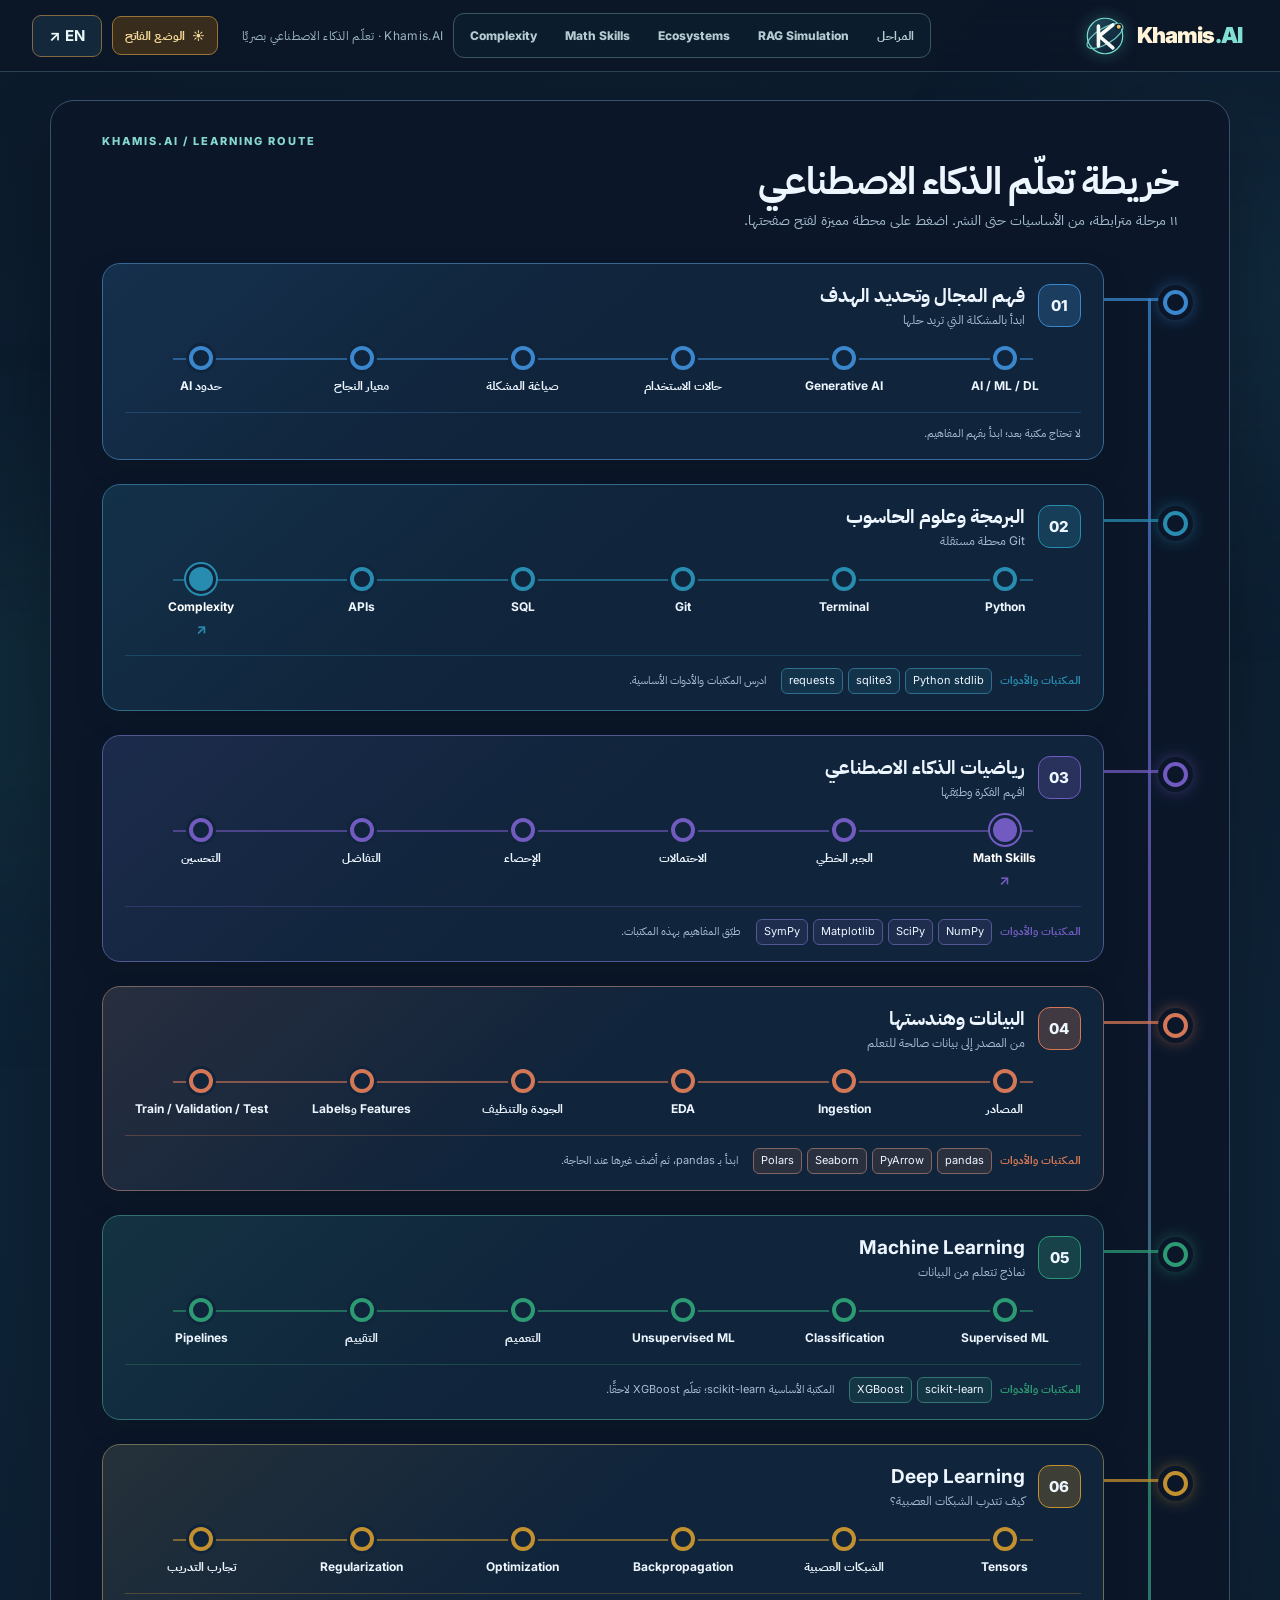
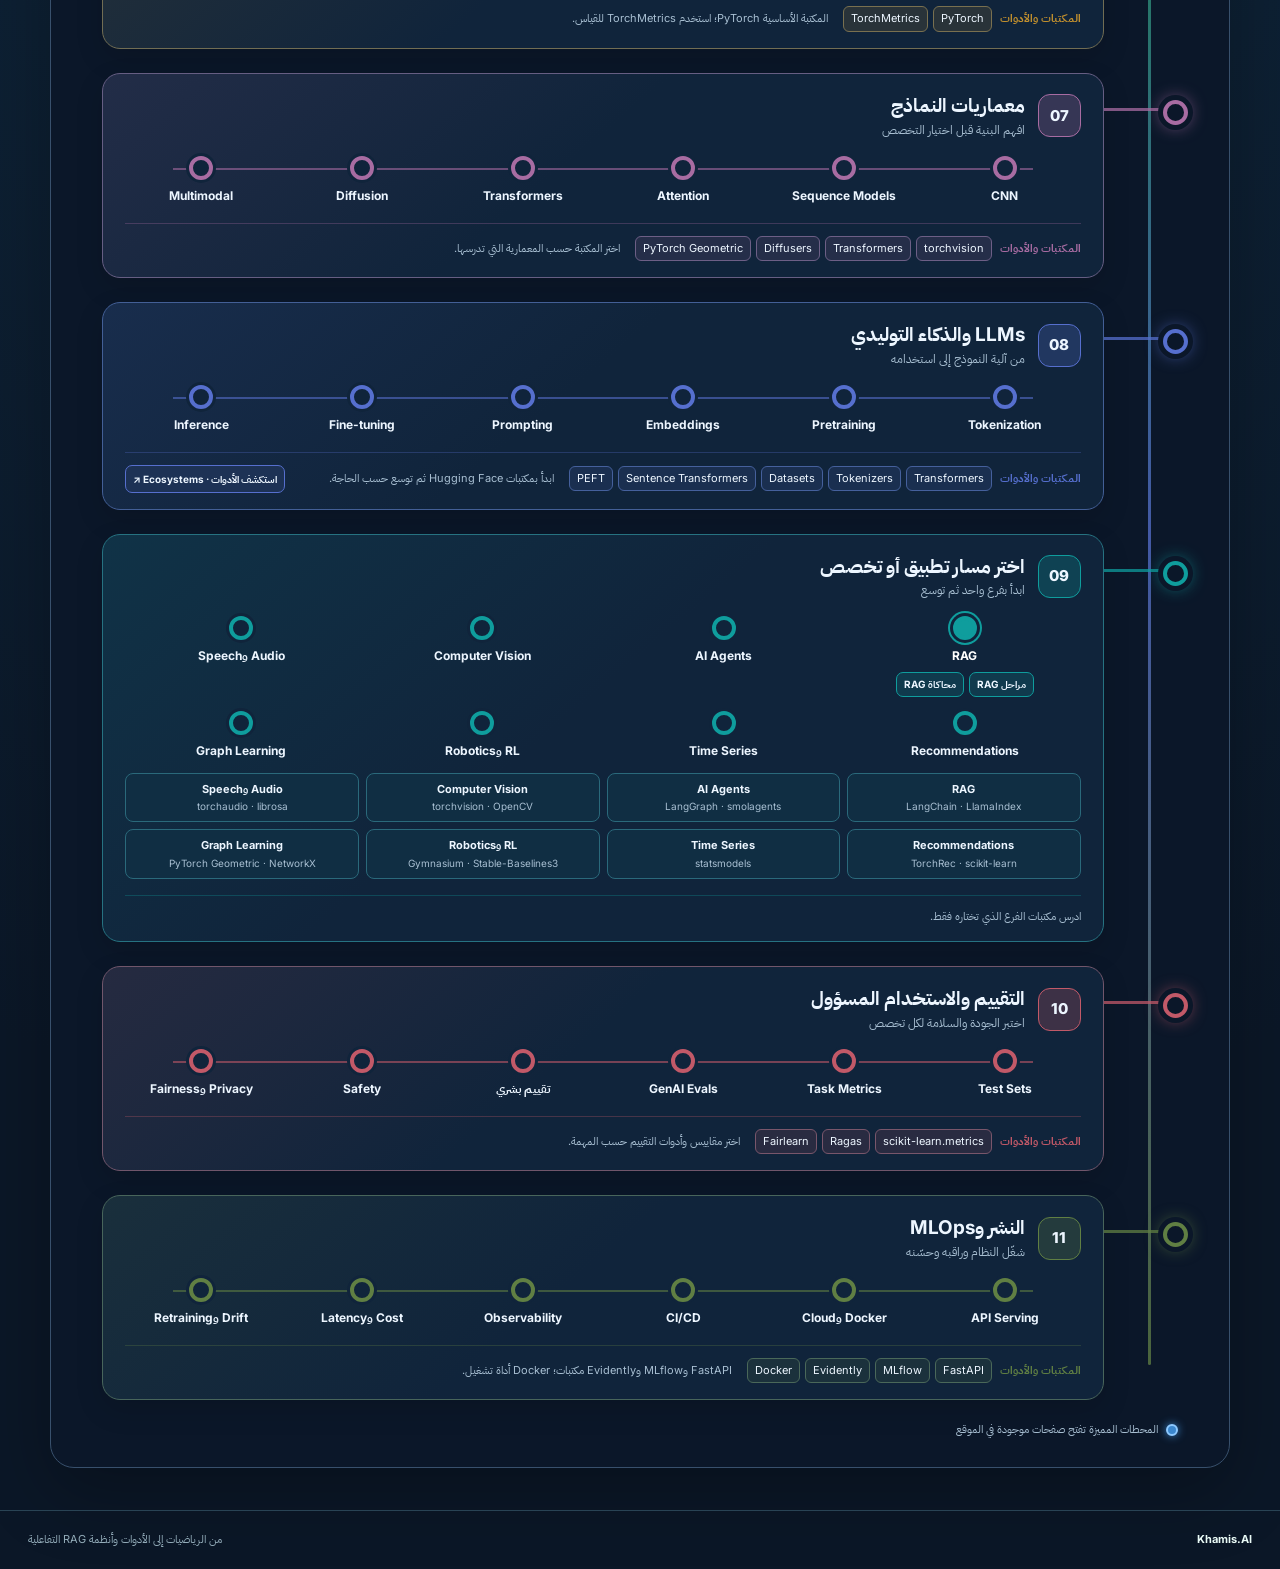
==== index.html @ b2fc1ba1 "Replace homepage route with comprehensive AI learning map" ====
<!doctype html>
<html lang="ar" dir="rtl">
<head>
  <meta charset="utf-8">
  <meta name="viewport" content="width=device-width,initial-scale=1">
  <meta name="theme-color" content="#0b1727">
  <meta name="description" content="Khamis.AI: explore AI mathematics, tools, and interactive RAG learning in Arabic and English.">
  <link rel="icon" href="logo.svg?v=brand-3" type="image/svg+xml">
  <title>Khamis.AI · Learn AI visually</title>
  <script>try{if(JSON.parse(localStorage.getItem('embedpilot-explorer')||'{}').theme==='light')document.documentElement.classList.add('theme-light')}catch{}</script>
  <link rel="stylesheet" href="style.css">
  <link rel="stylesheet" href="appearance.css">
  <link rel="stylesheet" href="simulation.css">
  <link rel="stylesheet" href="simulation-engine.css">
  <link rel="stylesheet" href="rag-diagram.css">
  <link rel="stylesheet" href="stage-lab.css">
  <link rel="stylesheet" href="stage-3d.css">
  <link rel="stylesheet" href="ecosystems.css?v=ecosystems-8">
  <link rel="stylesheet" href="math-skills.css?v=math-5">
  <link rel="stylesheet" href="complexity.css?v=complexity-1">
  <link rel="stylesheet" href="home-map.css?v=map-3">
</head>
<body>
  <div class="ambient ambient-one"></div><div class="ambient ambient-two"></div>
  <header class="site-header">
    <button class="brand" id="homeBrand" type="button" aria-label="Khamis.AI home"><span class="brand-mark"><img src="logo.svg?v=brand-3" alt=""></span><span class="brand-name">Khamis<span class="brand-accent">.AI</span></span></button>
    <div class="header-actions"><nav class="site-nav" aria-label="Main navigation"><button id="navStages" class="nav-tab" type="button">المراحل</button><button id="navSimulation" class="nav-tab" type="button">RAG Simulation</button><button id="navEcosystems" class="nav-tab" type="button">Ecosystems</button><button id="navMath" class="nav-tab" type="button">Math Skills</button><button id="navComplexity" class="nav-tab" type="button">Complexity</button></nav><span class="header-kicker" id="headerKicker">مسارك لفهم الذكاء الاصطناعي</span><button id="themeToggle" class="theme-toggle" type="button" aria-pressed="true">☀ الوضع الفاتح</button><button id="language" class="language" type="button" aria-label="Switch language">EN <span>↗</span></button></div>
  </header>
  <main>
    <section id="home" class="map-home" aria-label="AI route map"><div class="map-scroll"><div id="routeMap" class="route-map"></div></div></section>
    <section id="stagesHome" class="home-view" hidden>
      <div class="hero-copy"><div class="eyebrow"><span class="signal"></span><span id="eyebrow">دليل RAG التفاعلي</span></div><h1 id="heroTitle">ابنِ نظام <em>RAG</em> خطوة بخطوة</h1><p id="heroIntro">اختر مرحلة من الدائرة، أجب عن أسئلة بسيطة، واعرف الأداة المناسبة لك.</p><button id="startButton" class="start-button" type="button">ابدأ من المرحلة الأولى <span>←</span></button></div>
      <div class="orbit-shell"><div class="orbit" id="orbit"><div class="orbit-track orbit-track-outer"></div><div class="orbit-track orbit-track-inner"></div><div class="orbit-dashes"></div><div class="orbit-center"><div class="center-icon">✦</div><div class="center-ar" id="centerTitle">مراحل RAG</div><div class="center-caption" id="centerCaption">اضغط على مرحلة للاستكشاف</div></div><div id="orbitNodes"></div></div></div>
      <div class="stage-rail" id="stageRail"></div>
      <div class="home-bottom"><span id="homeBottom">من المصدر إلى التقييم، خطوة بخطوة</span><span class="bottom-line"></span><button type="button" id="motionToggle" class="motion-toggle" aria-pressed="true">⏸ إيقاف الحركة</button></div>
    </section>
    <section id="simulationView" class="sim-view" hidden>
      <div class="sim-engine"><div class="sim-engine-head"><div><span class="sim-engine-kicker" id="simEngineKicker">مخطط RAG التفاعلي ثلاثي الأبعاد</span><h2 id="simEngineTitle">مراحل RAG العشر</h2></div><span class="sim-engine-counter" id="simEngineCounter">01 / 10</span></div><div class="rag-diagram-caption" id="ragDiagramCaption"></div><div class="sim-viewport" id="simViewport" tabindex="0" aria-label="RAG 3D simulation"><div class="sim-space" id="simSpace"></div><span class="sim-viewport-hint" id="simViewportHint">اسحب لتدوير المخطط</span></div></div>
      <section id="simLab" class="sim-lab" hidden></section>
    </section>
    <section id="ecosystemsView" class="ecosystems-view" hidden></section>
    <section id="mathSkillsView" class="math-skills-view" hidden></section>
    <section id="complexityView" class="complexity-view" hidden></section>
    <section id="stageView" class="stage-view" hidden>
      <div class="stage-toolbar"><button id="backHome" class="back-button" type="button"><span>↩</span><span id="backText">العودة إلى المراحل</span></button><span id="stageCounter">01 / 10</span></div>
      <div class="stage-hero"><div class="stage-hero-copy"><span class="stage-pill" id="stagePill">المرحلة 01</span><h1 id="stageTitle"></h1><p id="stageIntro"></p></div><div class="stage-hero-glyph" id="stageGlyph"></div></div>
      <div id="guidedStage" class="guided-layout"><section class="questions-panel"><div class="section-head"><span class="section-index">01 / DISCOVER</span><h2 id="questionsTitle">حدّد احتياجاتك</h2><p id="questionsIntro">اختيارات قليلة توجّهك إلى نقطة البداية المناسبة.</p></div><div id="questions"></div></section><section class="recommendation-panel"><div class="section-head"><span class="section-index">02 / RECOMMEND</span><h2 id="recommendTitle">الترشيح المناسب</h2><p id="recommendIntro">يتحدّث فورًا عند تغيير اختياراتك.</p></div><div id="recommendation"></div></section></div>
      <section id="embeddingStage" class="embedding-stage" hidden><iframe id="embeddingFrame" title="Embedding advisor" loading="lazy" src="embedding-advisor.html"></iframe></section>
      <nav class="stage-nav"><button id="previousStage" type="button"></button><button id="nextStage" type="button"></button></nav>
    </section>
  </main>
  <footer><span>Khamis<span class="brand-accent">.AI</span></span><span id="footerText">تعلّم الذكاء الاصطناعي بصريًا، خطوة بخطوة</span></footer>
  <script src="code-examples.js"></script>
  <script src="simulation.js"></script>
  <script src="rag-diagram.js"></script>
  <script src="stage-fallback.js"></script>
  <script src="stage-lab.js"></script>
  <script src="ecosystems-data.js?v=ecosystems-8"></script>
  <script src="ecosystem-icons/manifest.js?v=ecosystems-8"></script>
  <script src="ecosystems.js?v=ecosystems-8"></script>
  <script src="math-skills-data.js?v=math-1"></script>
  <script src="math-skills.js?v=math-4"></script>
  <script src="complexity.js?v=complexity-1"></script>
  <script src="home-map.js?v=map-3"></script>
  <script src="explorer.js?v=map-2"></script>
  <script type="module" src="stage-3d.js"></script>
</body>
</html>
---- style.css ----
@import url('https://fonts.googleapis.com/css2?family=IBM+Plex+Sans+Arabic:wght@400;500;600;700&family=Inter:wght@400;500;600;700;800&display=swap');
:root{--bg:#060d20;--surface:#0b1730;--surface2:#101e3a;--line:#23446c;--text:#edf6ff;--muted:#9ab0c9;--cyan:#24d6ff;--blue:#318eff;--violet:#a47aff;--pink:#ff6fa9;--mint:#37dfbf;--orange:#ffa55b}*{box-sizing:border-box}html{scroll-behavior:smooth}body{margin:0;min-height:100vh;background:radial-gradient(circle at 52% 34%,#0b2452 0,#081833 31%,#060d20 67%);color:var(--text);font:15px/1.6 Inter,'IBM Plex Sans Arabic',sans-serif;overflow-x:hidden}button{font:inherit;cursor:pointer}button:focus-visible,a:focus-visible,select:focus-visible{outline:2px solid var(--cyan);outline-offset:4px}[hidden]{display:none!important}.ambient{position:fixed;z-index:-1;pointer-events:none;border-radius:50%;filter:blur(110px);opacity:.2}.ambient-one{width:420px;height:420px;background:#6538d0;top:8%;right:-180px}.ambient-two{width:390px;height:390px;background:#006eb5;bottom:0;left:-180px}.site-header{height:78px;padding:0 max(32px,calc((100vw - 1460px)/2));border-bottom:1px solid #1b3151;display:flex;align-items:center;justify-content:space-between;background:#060d20b3;backdrop-filter:blur(18px);position:relative;z-index:3}.brand{display:flex;align-items:center;gap:10px;border:0;background:none;color:#fff;font-size:23px;font-weight:800;letter-spacing:-1px;direction:ltr}.brand-mark{display:grid;place-items:center;width:37px;height:37px;border:1px solid #42c6f2;border-radius:11px;color:var(--cyan);font-size:23px;background:#0d2d4c;box-shadow:0 0 17px #00c8ff5b}.brand-accent{color:#58dfff}.header-actions{display:flex;align-items:center;gap:24px}.header-kicker{font-size:11px;letter-spacing:.3px;color:#8ba6c7}.language{background:#10223f;border:1px solid #315575;color:#e5f5ff;border-radius:9px;padding:8px 13px;min-width:70px;font-weight:700}.language:hover,.back-button:hover,.stage-nav button:hover{border-color:var(--cyan);background:#153356}main{max-width:1460px;margin:auto}.home-view{padding:37px 28px 20px;min-height:calc(100vh - 130px)}.hero-copy{text-align:center;max-width:800px;margin:auto}.eyebrow{display:flex;gap:9px;align-items:center;justify-content:center;color:#7fdfff;font-size:11px;letter-spacing:1.6px;font-weight:700}.signal{width:7px;height:7px;background:var(--cyan);border-radius:50%;box-shadow:0 0 12px var(--cyan)}h1{margin:9px 0 6px;font-weight:800;line-height:1.25;letter-spacing:-1.7px}.hero-copy h1{font-size:clamp(30px,3vw,48px)}.hero-copy h1 em{font-style:normal;color:#65dfff;text-shadow:0 0 25px #3fd5ff80}.hero-copy p{color:#9fb5d0;max-width:650px;margin:0 auto;font-size:13px}.orbit-shell{height:690px;margin:5px auto 0;display:grid;place-items:center}.orbit{position:relative;width:650px;height:650px;border-radius:50%;background:radial-gradient(circle,#142f64 0,#091d44 31%,#081a3b 39%,#071a3b 55%,#07152e 72%,transparent 73%);box-shadow:inset 0 0 80px #0084ff1b,0 0 80px #0a8dff10}.orbit:before,.orbit:after{content:'';position:absolute;inset:42px;border:1px solid #2183df75;border-radius:50%;box-shadow:0 0 25px #238ff547,inset 0 0 35px #116dcb2b}.orbit:after{inset:101px;border:1px dashed #25b5fa82;box-shadow:none}.orbit-track{position:absolute;border-radius:50%;pointer-events:none}.orbit-track-outer{inset:11px;border:1px solid #1770c855}.orbit-track-inner{inset:156px;border:2px solid #4fa7ff;box-shadow:0 0 22px #378eff,inset 0 0 28px #3386ff}.orbit-dashes{position:absolute;inset:120px;border-radius:50%;border:3px dotted #1acbfc8c}.orbit-center{position:absolute;inset:173px;border-radius:50%;display:flex;align-items:center;justify-content:center;flex-direction:column;text-align:center;background:radial-gradient(circle at 35% 25%,#153c74,#08192f 72%);border:1px solid #3caafb;box-shadow:0 0 40px #137aff7a,inset 0 0 40px #154c8780;z-index:1}.center-icon{font-size:46px;line-height:1;color:var(--cyan);text-shadow:0 0 20px #43dcff;margin-bottom:7px}.center-ar{font-size:28px;font-weight:800}.center-en{font-size:12px;font-weight:800;letter-spacing:2.4px;color:var(--cyan);direction:ltr}.center-caption{font-size:10px;color:#9bcce1;margin-top:12px}.orbit-node{position:absolute;width:135px;min-height:112px;transform:translate(-50%,-50%);border-radius:23px;color:#fff;border:1.5px solid var(--node-color);background:radial-gradient(circle at 50% 0%,color-mix(in srgb,var(--node-color) 27%,#101c3a),#0b1730 72%);box-shadow:0 0 20px color-mix(in srgb,var(--node-color) 40%,transparent),inset 0 0 22px color-mix(in srgb,var(--node-color) 13%,transparent);padding:10px 7px;text-align:center;display:flex;flex-direction:column;justify-content:center;align-items:center;transition:transform .2s,box-shadow .2s;z-index:2}.orbit-node:hover{transform:translate(-50%,-50%) scale(1.08);box-shadow:0 0 33px var(--node-color),inset 0 0 22px color-mix(in srgb,var(--node-color) 20%,transparent)}.node-number{position:absolute;top:6px;inset-inline-start:11px;color:var(--node-color);font-size:11px;font-weight:800}.node-glyph{font-size:25px;line-height:1.1;color:var(--node-color);text-shadow:0 0 17px var(--node-color);margin-top:4px}.node-label{font-size:11px;font-weight:700;line-height:1.25;margin-top:6px}.node-en{font-size:9px;color:#bad0e6;line-height:1.2;direction:ltr}.stage-rail{display:none}.home-bottom{display:flex;align-items:center;gap:16px;color:#7899bd;font-size:10px;letter-spacing:1px;max-width:940px;margin:-15px auto 0}.bottom-line{flex:1;height:1px;background:linear-gradient(90deg,transparent,#285f9c,transparent)}footer{display:flex;align-items:center;justify-content:space-between;gap:20px;padding:20px max(28px,calc((100vw - 1400px)/2));border-top:1px solid #1a2c49;color:#6889ad;font-size:11px}footer span:first-child{color:#8edff2;font-weight:700;direction:ltr}.stage-view{padding:25px 34px 55px;max-width:1250px;margin:auto}.stage-toolbar{display:flex;justify-content:space-between;align-items:center;color:#7698bc;font-size:12px}.back-button,.stage-nav button{border:1px solid #315574;background:#0f203d;color:#ddf4ff;border-radius:9px;padding:10px 15px;display:flex;align-items:center;gap:8px}.back-button span:first-child{font-size:19px}.stage-hero{min-height:190px;margin:22px 0 24px;padding:28px 36px;border:1px solid #254f80;border-radius:22px;background:radial-gradient(circle at 82% 50%,#173e77,#102247 35%,#0b1933 75%);box-shadow:0 12px 36px #0003;display:flex;align-items:center;justify-content:space-between;overflow:hidden}.stage-pill{display:inline-block;color:#70dfff;border:1px solid #2b87af;border-radius:50px;padding:5px 12px;background:#0c3655;font-size:11px;font-weight:700}.stage-hero h1{font-size:clamp(30px,4vw,48px);margin:12px 0 7px}.stage-hero p{color:#aec2d8;margin:0;max-width:710px;font-size:13px}.stage-hero-glyph{font-size:82px;color:#52dfff;text-shadow:0 0 45px #21cfff;opacity:.85;line-height:1}.guided-layout{display:grid;grid-template-columns:minmax(280px,.93fr) minmax(330px,1.07fr);gap:22px}.questions-panel,.recommendation-panel{background:#0d1b35;border:1px solid #244369;border-radius:18px;padding:27px;box-shadow:0 12px 35px #0002}.section-index{color:#48cdf7;font-size:10px;letter-spacing:1.7px;font-weight:800;direction:ltr;display:block;text-align:start}.section-head h2{margin:5px 0 2px;font-size:21px}.section-head p{color:#91a9c5;font-size:12px;margin:0 0 24px}.question{margin:0 0 23px}.question-label{font-size:13px;font-weight:700;margin:0 0 10px;display:flex;gap:8px;align-items:center}.question-label span{color:#4ad3fa;font-size:11px;direction:ltr}.options{display:grid;grid-template-columns:repeat(2,minmax(0,1fr));gap:9px}.option{border:1px solid #294b71;border-radius:10px;background:#102440;color:#abc0d7;padding:12px 13px;min-height:47px;text-align:start;font-size:12px}.option:hover{border-color:#61bde4}.option.selected{color:white;border-color:#39c9fa;background:#123c62;box-shadow:inset 0 0 20px #1ba9dc21}.option.selected:before{content:'●';color:#65e2ff;margin-inline-end:8px}.recommend-card{border:1px solid #357fa1;background:linear-gradient(145deg,#12395b,#0d2544 55%,#0b1f39);border-radius:15px;padding:23px;box-shadow:0 0 27px #06baff17}.rec-kicker{font-size:10px;color:#66dcfa;letter-spacing:1px;font-weight:700}.recommend-card h3{font-size:23px;margin:5px 0 2px;direction:ltr;text-align:start;line-height:1.3}.rec-id{font:12px/1.5 Consolas,monospace;color:#7be6e1;direction:ltr;text-align:start;overflow-wrap:anywhere}.recommend-card p{font-size:12px;color:#b4cbe0;line-height:1.8}.reason-list{margin:12px 0;padding-inline-start:20px;color:#bdd2e6;font-size:12px}.reason-list li{margin:7px 0}.rec-link{color:#76ddff;font-size:11px;text-decoration:none}.rec-link:hover{text-decoration:underline}.code-card{margin-top:16px;border:1px solid #2b4b6d;border-radius:13px;overflow:hidden;background:#071426}.code-head{display:flex;justify-content:space-between;align-items:center;padding:10px 14px;border-bottom:1px solid #263f5b;color:#9eb8d1;font-size:11px;direction:ltr}.copy-code{border:1px solid #326586;border-radius:6px;background:#143653;color:#c4edff;padding:5px 10px;font-size:10px}.code-card pre{margin:0;padding:17px;overflow:auto;color:#d1e9e5;font:11px/1.7 Consolas,monospace;direction:ltr;text-align:left;max-height:300px}.code-note{color:#829fbc;font-size:10px;margin:9px 0 0}.stage-nav{display:flex;justify-content:space-between;gap:12px;margin-top:24px}.stage-nav button{min-width:150px;justify-content:center}.embedding-stage{background:#101c33;border:1px solid #2a5078;border-radius:18px;overflow:hidden}.embed-note{display:flex;gap:14px;align-items:center;padding:17px 22px;background:linear-gradient(90deg,#122d51,#162441);border-bottom:1px solid #31527a}.embed-note-icon{font-size:30px;color:#55dcff}.embed-note strong{font-size:14px}.embed-note p{font-size:11px;color:#9fb6ce;margin:3px 0 0}.embedding-stage iframe{width:100%;height:1300px;border:0;background:white;display:block}
@media(max-width:800px){.site-header{padding:0 18px;height:68px}.header-kicker{display:none}.home-view{padding:30px 15px}.orbit-shell{height:auto;margin:30px auto}.orbit{width:100%;height:auto;aspect-ratio:1;max-width:540px}.orbit-node{width:19%;min-height:0;aspect-ratio:1.16;border-radius:17px;padding:3px}.node-glyph{font-size:clamp(15px,3vw,24px);margin:0}.node-label{font-size:clamp(7px,1.3vw,10px);line-height:1.15}.node-en{display:none}.node-number{font-size:8px;top:3px}.orbit-center{inset:27%}.center-icon{font-size:30px}.center-ar{font-size:clamp(15px,3vw,25px)}.center-en{font-size:8px}.center-caption{display:none}.orbit-track-inner{inset:25%}.orbit:after{inset:16%}.orbit-dashes{inset:20%}.home-bottom{margin:10px auto 0}.guided-layout{grid-template-columns:1fr}.stage-view{padding:17px 17px 40px}.stage-hero{padding:24px;min-height:155px}.stage-hero-glyph{font-size:58px}.embedding-stage iframe{height:1480px}}
@media(max-width:520px){.hero-copy h1{font-size:31px}.hero-copy p{font-size:12px}.orbit-shell{margin:26px auto 12px}.orbit{max-width:390px}.orbit-node{width:21%;border-radius:12px}.node-label{font-size:7px}.node-glyph{font-size:17px}.node-number{font-size:7px;inset-inline-start:5px}.orbit-center{inset:29%}.center-icon{font-size:23px;margin-bottom:2px}.center-ar{font-size:15px}.center-en{font-size:7px;letter-spacing:1px}.stage-rail{display:grid;grid-template-columns:repeat(2,1fr);gap:8px;margin:20px auto;max-width:420px}.rail-button{border:1px solid #294e74;background:#0d213f;color:#d9f4ff;border-radius:10px;min-height:49px;padding:8px;text-align:start;font-size:10px}.rail-button span{color:#50d9fa;margin-inline-end:7px;font-weight:800}.stage-hero-glyph{font-size:43px}.stage-hero h1{font-size:28px}.stage-hero p{font-size:11px}.questions-panel,.recommendation-panel{padding:19px}.options{grid-template-columns:1fr 1fr}.option{padding:10px;font-size:11px}footer{padding:20px;display:block}footer span{display:block}.embedding-stage iframe{height:1760px}}
@media(prefers-reduced-motion:reduce){*,*:before,*:after{scroll-behavior:auto!important;transition:none!important}}

/* Khamis.AI: a quieter palette and clearer controls. */
:root{--bg:#0b1727;--surface:#102235;--surface2:#14283d;--line:#2b4b5e;--text:#f1f8f8;--muted:#a9bdc9;--cyan:#68dcc9;--blue:#68bce5;--violet:#98ace6;--pink:#98ace6;--mint:#68dcc9;--orange:#e5bd8c}
body{background:radial-gradient(circle at 50% 37%,#153149 0,#0d2033 36%,#0b1727 76%)}
.ambient{opacity:.11}.ambient-one{background:#3b91b5}.ambient-two{background:#318b7f}
.site-header{background:#0b1727e8;border-bottom-color:#294354;height:72px}
.brand{font-size:22px;letter-spacing:-.9px;gap:11px;white-space:nowrap}.brand-mark{width:42px;height:42px;padding:0;background:none;border:0;box-shadow:none;border-radius:12px}.brand-mark img{display:block;width:42px;height:42px}.brand-accent{color:#71dec9}.brand:hover .brand-name{color:#d4fff4}.header-kicker{color:#9db6c4;font-size:12px}.language{background:#14283b;border-color:#35566a;color:#eaf9f7}.language:hover,.back-button:hover,.stage-nav button:hover{background:#1b3d51;border-color:#6cd8c8}
.home-view{padding-top:36px}.hero-copy{max-width:720px}.hero-copy h1{font-size:clamp(31px,3.1vw,45px);letter-spacing:-1.1px;margin-top:13px}.hero-copy h1 em{color:#7ae2ce;text-shadow:none}.hero-copy p{font-size:14px;color:#b7cbd4;line-height:1.8}.eyebrow{color:#8ce5d5;letter-spacing:.5px;font-size:12px}.signal{background:#72dfcc;box-shadow:0 0 10px #72dfcc88}.start-button{display:inline-flex;align-items:center;justify-content:center;margin-top:18px;min-height:43px;padding:9px 18px;border:1px solid #67d3c1;border-radius:10px;color:#07272e;background:#7be2cf;font-size:12px;font-weight:800;box-shadow:0 5px 18px #4ed9c11f;transition:background .2s,transform .2s}.start-button:hover{background:#a2f0df;transform:translateY(-2px)}.start-button:focus-visible{outline-color:#fff}
.orbit-shell{height:665px;margin-top:0}.orbit{background:radial-gradient(circle,#1a3a50 0,#102b42 32%,#0f263c 51%,#0b1c2e 72%,transparent 73%);box-shadow:inset 0 0 55px #1b7d8c18}.orbit:before{border-color:#3f92aa5d;box-shadow:0 0 18px #4aa8ae24,inset 0 0 23px #328c9d20}.orbit:after{border-color:#4e9bb06b}.orbit-track-outer{border-color:#398b9c4a}.orbit-track-inner{border-color:#6dcdbf;box-shadow:0 0 16px #55bca960,inset 0 0 16px #55bca940}.orbit-dashes{border-color:#65bdb379}.orbit-center{background:radial-gradient(circle at 34% 25%,#205267,#10283d 75%);border-color:#76d3c4;box-shadow:0 0 25px #4eaea54d,inset 0 0 25px #4eaea533}.center-icon{color:#91e7d9;text-shadow:none}.center-en{color:#8de7d8}.center-caption{color:#afd8d5}.orbit-node{background:linear-gradient(160deg,#173549,#102438 80%);box-shadow:0 0 11px color-mix(in srgb,var(--node-color) 24%,transparent);border-width:1px;border-radius:20px}.orbit-node:hover{box-shadow:0 0 19px color-mix(in srgb,var(--node-color) 50%,transparent);transform:translate(-50%,-50%) scale(1.045)}.node-glyph{text-shadow:none}.node-en{color:#bdd2dc}.home-bottom{color:#8daab8}.bottom-line{background:linear-gradient(90deg,transparent,#477b84,transparent)}
.stage-hero{background:linear-gradient(120deg,#183a4b,#102b40 56%,#0e2034);border-color:#356073;box-shadow:0 10px 26px #0002}.stage-pill{color:#9feadf;background:#174457;border-color:#4b9d9e}.stage-hero-glyph{color:#8be3d5;text-shadow:none}.questions-panel,.recommendation-panel{background:#102339;border-color:#345269;box-shadow:0 8px 24px #0002}.section-index,.question-label span{color:#7fe0cf}.section-head p,.stage-hero p{color:#b3c9d5}.option{background:#142b42;border-color:#365771;color:#d2e3eb;font-size:13px;min-height:49px}.option:hover{border-color:#7ddacb}.option.selected{background:#1b4b58;border-color:#7ce0cc;box-shadow:none}.option.selected:before{color:#8ef0da}.recommend-card{background:linear-gradient(150deg,#1a4555,#12334a 70%);border-color:#5ca99f;box-shadow:none}.rec-kicker,.rec-id,.rec-link{color:#8fe4d3}.recommend-card p,.reason-list{color:#d0e1e8}.code-card{background:#0a1a2b;border-color:#3a5c6e}.copy-code{background:#1b4857;border-color:#5ba798;color:#e0fbf5}.back-button,.stage-nav button{background:#142b42;border-color:#3b6175;color:#e8f8f6}.embedding-stage{background:#102339;border-color:#3b6574}.embed-note{background:#16384b;border-bottom-color:#3b6574}.embed-note-icon{color:#87e5d3}footer{border-top-color:#294354;color:#93acb9}footer span:first-child{color:#e9faf6}
@media(max-width:800px){.site-header{height:66px}.brand{font-size:19px}.brand-mark,.brand-mark img{width:36px;height:36px}.orbit-shell{height:auto;margin-top:22px}.stage-rail{display:grid;grid-template-columns:repeat(2,minmax(0,1fr));gap:9px;max-width:560px;margin:24px auto}.rail-button{border:1px solid #3b6272;background:#132b40;color:#e7f8f5;border-radius:10px;min-height:52px;padding:10px;text-align:start;font-size:12px}.rail-button span{color:#83e2d0;margin-inline-end:8px;font-weight:800}.rail-button:hover{background:#1c4252;border-color:#84e1d2}}
@media(max-width:520px){.site-header{padding:0 15px}.brand{font-size:17px;gap:7px}.brand-mark,.brand-mark img{width:32px;height:32px}.language{min-width:62px;padding:7px;font-size:12px}.hero-copy h1{font-size:29px}.hero-copy p{font-size:13px}.orbit{max-width:360px}.node-label{display:none}.node-glyph{font-size:22px}.node-number{font-size:9px}.orbit-node{border-radius:15px}.stage-rail{max-width:390px;margin-top:20px}.rail-button{min-height:53px;font-size:11px}.home-bottom{margin-top:10px}.options{grid-template-columns:1fr}.option{min-height:45px;font-size:12px}}
.node-label{font-size:12px;line-height:1.25;max-width:100%;overflow-wrap:break-word}.node-glyph{margin-bottom:3px}
.motion-toggle{flex:none;border:1px solid #365c68;background:#142b3c;color:#b9d8dc;border-radius:9px;padding:6px 11px;font-size:11px;letter-spacing:0;white-space:nowrap}.motion-toggle:hover{background:#1c4050;border-color:#78d7c6;color:#e9faf6}.motion-toggle:focus-visible{outline-color:#8ce7d7}
@media(max-width:520px){.node-label{display:block;font-size:7.5px;line-height:1.15;margin-top:2px}.node-glyph{font-size:16px;margin-bottom:0}.node-number{font-size:8px}.orbit-node{padding:3px}.home-bottom{font-size:9px;gap:9px}.motion-toggle{font-size:10px;padding:6px 8px}}
.embedding-stage{border:0;background:transparent;border-radius:0;overflow:visible}
.embedding-stage iframe{background:transparent;min-height:700px}

/* Questionnaire panels read as controls; result panels remain navy. */
.questions-panel{background:linear-gradient(155deg,#1b4d50 0%,#163b46 56%,#122f40 100%);border-color:#5aa99f;border-inline-start:4px solid #84dfca;box-shadow:0 12px 30px #031b2266}
.questions-panel .section-index,.questions-panel .question-label span{color:#9af0dc}
.questions-panel .section-head p{color:#c2dfde}
.questions-panel .option{background:#102e3c;border-color:#4c7d80;color:#e1f4f1}
.questions-panel .option:hover{border-color:#99e8d5;background:#194453}
.questions-panel .option.selected{background:#24615e;border-color:#a0eddb;color:#fff}

/* Selected answers are unmistakable in every guided stage. */
.questions-panel .option{position:relative;padding-inline-end:38px;transition:background .15s,border-color .15s,box-shadow .15s}
.questions-panel .option.selected{border:2px solid #b5f9e5;background:#276d67;box-shadow:0 0 0 3px #8ff1d52e,inset 0 0 18px #9deed126;font-weight:800}
.questions-panel .option.selected:before{content:none}
.questions-panel .option.selected:after{content:'✓';position:absolute;inset-inline-end:11px;top:50%;transform:translateY(-50%);display:grid;place-items:center;width:19px;height:19px;border-radius:50%;background:#bcfae9;color:#093b37;font-size:12px;font-weight:900}
.questions-panel .option:focus-visible{outline:3px solid #b7fae8;outline-offset:2px}
.code-switch{display:flex;gap:6px;padding:10px 12px;background:#112b3e;border-bottom:1px solid #31536a;direction:ltr}
.code-switch button{flex:1;border:1px solid #3d6375;background:#152c3f;color:#b7d4dd;border-radius:8px;padding:9px 11px;font-size:11px;font-weight:700}
.code-switch button:hover{border-color:#81daca;color:#f2fffa}
.code-switch button.active{background:#286861;border:2px solid #a5f0da;color:#fff;box-shadow:0 0 0 2px #8ee9d02a}
.install-line{display:flex;align-items:center;flex-wrap:wrap;gap:8px 14px;padding:10px 14px;background:#0d2232;border-bottom:1px solid #31536a;color:#b5ded8;font-size:12px}
.install-line code{direction:ltr;unicode-bidi:plaintext;overflow-wrap:anywhere;color:#e7fbf3;font-size:12px}
.code-head span{overflow-wrap:anywhere;margin-inline-end:10px}

.advanced-toggle{width:100%;display:flex;justify-content:space-between;align-items:center;gap:12px;border:1px dashed #75bdb1;background:#164750;color:#d9f9ef;border-radius:10px;padding:12px 14px;font-size:12px;font-weight:700;text-align:start}.advanced-toggle:hover{background:#205760}.advanced-toggle .chevron{transition:transform .2s}.advanced-toggle[aria-expanded="true"] .chevron{transform:rotate(180deg)}.advanced-questions{margin-top:18px;padding-top:18px;border-top:1px solid #70aaa46b}.advanced-questions[hidden]{display:none}.settings-summary{margin-top:18px;padding:15px;border:1px solid #436c75;background:#102c3c;border-radius:12px}.settings-summary strong{display:block;color:#9debd9;font-size:12px;margin-bottom:9px}.settings-summary dl{margin:0;display:grid;gap:7px}.settings-summary div{display:flex;justify-content:space-between;gap:10px;font-size:11px;color:#bad2dc}.settings-summary dt{color:#99bdc9}.settings-summary dd{margin:0;color:#e8f8f4;text-align:end;font-weight:700}
---- appearance.css ----
/* Shared mustard accent and the optional light appearance. */
:root{--gold:#d5a13c;--gold-bright:#f0c66d;--gold-ink:#62410c}
.header-actions{gap:10px}.header-kicker{margin-inline-end:14px}
.theme-toggle{display:inline-flex;align-items:center;justify-content:center;gap:7px;min-height:39px;padding:7px 12px;border:1px solid #987437;border-radius:9px;background:#382d1d;color:#f8db9a;font-size:12px;font-weight:800;white-space:nowrap}
.theme-toggle:hover{background:#4a3820;border-color:var(--gold-bright)}
.theme-toggle:focus-visible{outline-color:var(--gold-bright)}
.brand-accent,.hero-copy h1 em,.center-icon{color:var(--gold-bright)}
.eyebrow,.section-index,.question-label span,.rec-kicker,.rec-link{color:#edc779}
.signal{background:var(--gold-bright);box-shadow:0 0 12px #e6b65b77}
.start-button{border-color:#edc66d;background:var(--gold);color:#1d2430;box-shadow:0 6px 22px #b2782460}
.start-button:hover{background:#ebbb5b}
.orbit-track-inner{border-color:#d7aa58;box-shadow:0 0 18px #d6a54b70,inset 0 0 18px #d6a54b45}
.orbit-center{border-color:#dfb65e;box-shadow:0 0 30px #c9943d54,inset 0 0 25px #d5a34a25}
.stage-pill{color:#f4d78c;background:#3c3329;border-color:#a87b37}
.stage-hero-glyph{color:#e5bd6d}
.questions-panel{border-inline-start-color:#e4b659}
.questions-panel .section-index,.questions-panel .question-label span{color:#f6d891}
.questions-panel .option.selected{border-color:#f2c96c;background:#665337;box-shadow:0 0 0 3px #e4b65f31,inset 0 0 18px #e2b45c20}
.questions-panel .option.selected:after{background:#f3ce79;color:#3b2d18}
.advanced-toggle{border-color:#ba9658;color:#ffefd0}
.recommend-card{border-color:#ad894a}
.code-switch button.active{background:#675133;border-color:#f1ca76;box-shadow:0 0 0 2px #e8ba6630}
.settings-summary strong{color:#f2d18a}
.rail-button span,.motion-toggle:hover{color:#f0cb7a}
button:focus-visible,a:focus-visible,select:focus-visible{outline-color:var(--gold-bright)}

html.theme-light{color-scheme:light;--text:#1c2d38;--muted:#5d6b70;--line:#d7d7d2}
html.theme-light body{background:radial-gradient(circle at 50% 35%,#f7e9c9 0,#f6f3eb 42%,#efeee9 100%);color:#1c2d38}
html.theme-light .ambient{opacity:.08}
html.theme-light .site-header{background:#fffaf0ed;border-bottom-color:#dccba8}
html.theme-light .brand{color:#172c38}
html.theme-light .brand:hover .brand-name{color:#674514}
html.theme-light .brand-accent,html.theme-light .hero-copy h1 em{color:#956419}
html.theme-light .header-kicker{color:#66747b}
html.theme-light .language,html.theme-light .theme-toggle{background:#fff8e8;border-color:#d4ae64;color:#624716}
html.theme-light .language:hover,html.theme-light .theme-toggle:hover{background:#f7e9c9;border-color:#a87526}
html.theme-light .eyebrow,html.theme-light .section-index,html.theme-light .question-label span{color:#986619}
html.theme-light .signal{background:#b9862c}
html.theme-light .hero-copy p,html.theme-light .stage-hero p,html.theme-light .section-head p{color:#5a6c75}
html.theme-light .start-button{background:#b98225;color:#fff;border-color:#9d6d1c;box-shadow:0 5px 17px #9d6d1c35}
html.theme-light .start-button:hover{background:#946517}
html.theme-light .orbit{background:radial-gradient(circle,#fffcf4 0,#f4ead7 34%,#e9e9e1 67%,transparent 73%);box-shadow:inset 0 0 45px #bd9c5926}
html.theme-light .orbit:before{border-color:#b7a685;box-shadow:none}
html.theme-light .orbit:after{border-color:#b8a780}
html.theme-light .orbit-track-outer{border-color:#c7bc9d}
html.theme-light .orbit-track-inner{border-color:#c79b48;box-shadow:0 0 16px #d9b66b8a,inset 0 0 12px #d9b66b75}
html.theme-light .orbit-dashes{border-color:#bbad8a}
html.theme-light .orbit-center{background:radial-gradient(circle at 35% 25%,#fffdf8,#eee6d5);border-color:#b98d3c;box-shadow:0 0 22px #be934c4d,inset 0 0 20px #e3ce9f88}
html.theme-light .center-icon{color:#a27220;text-shadow:none}
html.theme-light .center-ar{color:#1d3038}
html.theme-light .center-caption{color:#586d73}
html.theme-light .orbit-node{background:linear-gradient(155deg,#fffdf9,#f2f0e9);border-color:var(--node-color);color:#1e303b;box-shadow:0 4px 16px #5c6d6a21}
html.theme-light .orbit-node:hover{box-shadow:0 6px 24px #8a6c3d55}
html.theme-light .node-number,html.theme-light .node-glyph{color:#34576a}
html.theme-light .home-bottom,html.theme-light footer{color:#62747c}
html.theme-light .bottom-line{background:linear-gradient(90deg,transparent,#c2a668,transparent)}
html.theme-light .motion-toggle,html.theme-light .back-button,html.theme-light .stage-nav button,html.theme-light .rail-button{background:#fffaf0;border-color:#d3bd91;color:#314855}
html.theme-light .motion-toggle:hover,html.theme-light .back-button:hover,html.theme-light .stage-nav button:hover,html.theme-light .rail-button:hover{background:#f5e8ce;border-color:#a87829}
html.theme-light .rail-button span{color:#9b691d}
html.theme-light .stage-hero{background:linear-gradient(120deg,#fffaf0,#eee6d5);border-color:#d7c59f;box-shadow:0 8px 25px #6c57301a}
html.theme-light .stage-pill{background:#f6e9c8;border-color:#caa557;color:#775017}
html.theme-light .stage-hero-glyph{color:#a8762a}
html.theme-light .questions-panel{background:linear-gradient(155deg,#f9efd9,#eee5d4);border-color:#d2b678;border-inline-start-color:#b8842f;box-shadow:0 8px 25px #6c57301a}
html.theme-light .recommendation-panel{background:#fffdf8;border-color:#d9d4c7;box-shadow:0 8px 25px #43515c17}
html.theme-light .questions-panel .section-head p{color:#526671}
html.theme-light .questions-panel .section-index,html.theme-light .questions-panel .question-label span{color:#916014}
html.theme-light .questions-panel .option{background:#fffaf0;border-color:#cfbf9f;color:#273e49}
html.theme-light .questions-panel .option:hover{background:#f8eacb;border-color:#a87925}
html.theme-light .questions-panel .option.selected{background:#edcf8a;border:2px solid #9f701f;color:#2b2c28;box-shadow:0 0 0 3px #d5a13c35}
html.theme-light .questions-panel .option.selected:after{background:#7e5718;color:#fff}
html.theme-light .advanced-toggle{background:#f4e2ba;border-color:#bb914d;color:#493923}
html.theme-light .advanced-toggle:hover{background:#eed49e}
html.theme-light .advanced-questions{border-top-color:#c9ac74}
html.theme-light .recommend-card{background:linear-gradient(155deg,#fff8e8,#f8f3e9);border-color:#c9aa6a;box-shadow:none}
html.theme-light .rec-kicker,html.theme-light .rec-id,html.theme-light .rec-link{color:#805715}
html.theme-light .recommend-card p,html.theme-light .reason-list{color:#394e58}
html.theme-light .settings-summary{background:#f7f5ef;border-color:#d5cfbf}
html.theme-light .settings-summary strong{color:#765216}
html.theme-light .settings-summary dt{color:#65757c}
html.theme-light .settings-summary dd{color:#233844}
html.theme-light .code-card{background:#172631;border-color:#adad9f}
html.theme-light .code-switch{background:#e7e4dc;border-bottom-color:#c8c2b7}
html.theme-light .code-switch button{background:#faf8f2;color:#405058;border-color:#c0bdaf}
html.theme-light .code-switch button.active{background:#bd8a31;color:#fff;border-color:#8c641f;box-shadow:0 0 0 2px #bd8a3133}
html.theme-light .install-line{background:#f4f0e6;border-bottom-color:#c8c2b7;color:#47535a}
html.theme-light .install-line code{color:#604716}
html.theme-light .code-note{color:#63747b}
html.theme-light .embedding-stage iframe{background:#fffdf8}
html.theme-light footer{border-top-color:#dbcfb9}
html.theme-light footer span:first-child{color:#263e48}
@media(max-width:520px){.header-actions{gap:6px}.header-kicker{display:none}.theme-toggle{width:36px;min-width:36px;padding:6px;font-size:18px}.theme-text{display:none}.brand{font-size:16px}.brand-mark,.brand-mark img{width:30px;height:30px}.language{min-width:56px;padding:7px 5px}}

/* More visible gold, with a distinct pictogram for every stage. */
.brand-name{color:#fff4d7}.brand-accent{color:#f1be58}
.language,.motion-toggle,.back-button,.stage-nav button{border-color:#826942}
.language:hover,.motion-toggle:hover,.back-button:hover,.stage-nav button:hover{border-color:#e8b95d;color:#ffdf96}
.orbit:before{border-color:#bd914d80;box-shadow:0 0 23px #be8b3a39,inset 0 0 30px #bb8d3d24}
.orbit:after,.orbit-track-outer,.orbit-dashes{border-color:#c69a5580}
.orbit-center{background:radial-gradient(circle at 35% 24%,#574428,#243342 54%,#10283d 83%)}
.center-icon{color:#f4c76b;text-shadow:0 0 20px #edb4516b}
.center-ar{color:#fff2cb}
.orbit-node{border-width:1.5px;background:linear-gradient(155deg,#3a3429,#172e3b 68%,#102438);box-shadow:0 0 16px color-mix(in srgb,var(--node-color) 30%,transparent),inset 0 0 20px #c7963512}
.orbit-node:hover{box-shadow:0 0 28px color-mix(in srgb,var(--node-color) 63%,transparent),inset 0 0 24px #e4ad3d26}
.node-number{color:#f3c870}
.node-glyph{display:grid;place-items:center;width:38px;height:38px;flex:none;margin:4px auto 1px;border:1px solid #d5a65088;border-radius:11px;background:#d4a0441e;color:#f5ce7e;text-shadow:none}
.stage-icon{width:25px;height:25px;display:block;flex:none}
.node-label{color:#fff6e5}
.stage-hero{border-color:#8b7047;background:linear-gradient(120deg,#3b392f,#173345 56%,#0e2034)}
.stage-hero-glyph{display:grid;place-items:center;width:96px;height:96px;border:1px solid #b88a43;border-radius:24px;background:#d9a23e1c;color:#f1c878;box-shadow:0 0 35px #d9a23e2a}
.stage-hero-glyph .stage-icon{width:58px;height:58px}
.stage-toolbar,.stage-counter{color:#e8c47f}
.recommend-card h3{color:#fff5dc}
.questions-panel .option:hover{border-color:#ebc775;background:#3d4b44}
.rec-link:hover{color:#ffdea0}
.copy-code{border-color:#a67c3c;color:#f9d991}
.rail-button span{color:#f1c66e}
html.theme-light .brand-name{color:#253640}
html.theme-light .brand-accent{color:#956419}
html.theme-light .orbit:before{border-color:#c5a369;box-shadow:0 0 17px #bd945044}
html.theme-light .orbit:after,html.theme-light .orbit-track-outer,html.theme-light .orbit-dashes{border-color:#c2a56f}
html.theme-light .orbit-center{background:radial-gradient(circle at 35% 24%,#fff2cb,#f1e6d2 75%)}
html.theme-light .center-icon{color:#a5721e;text-shadow:none}
html.theme-light .center-ar{color:#594319}
html.theme-light .orbit-node{background:linear-gradient(155deg,#fff8e9,#eee4d1);border-color:var(--node-color);box-shadow:0 4px 17px #92713a3d}
html.theme-light .node-number{color:#805715}
html.theme-light .node-glyph{background:#f2dfb5;border-color:#c79d52;color:#805817}
html.theme-light .node-label{color:#273b43}
html.theme-light .stage-hero{background:linear-gradient(120deg,#fff1ce,#f3ead7 55%,#e7e6df);border-color:#bd9d62}
html.theme-light .stage-hero-glyph{background:#f2deb1;border-color:#bb8d3c;color:#815919;box-shadow:0 8px 25px #a67f3a33}
html.theme-light .stage-toolbar{color:#7f601f}
html.theme-light .recommend-card h3{color:#273b43}
html.theme-light .questions-panel .option:hover{background:#f7e4b9}
html.theme-light .copy-code{background:#53432d;border-color:#aa884e;color:#ffe3a5}
@media(max-width:800px){.node-glyph{width:31px;height:31px;border-radius:9px;margin:2px auto 0}.node-glyph .stage-icon{width:21px;height:21px}.stage-hero-glyph{width:72px;height:72px;border-radius:18px}.stage-hero-glyph .stage-icon{width:43px;height:43px}}
@media(max-width:520px){.node-glyph{width:25px;height:25px;border-radius:7px;margin:1px auto 0}.node-glyph .stage-icon{width:17px;height:17px}.node-label{font-size:7.5px}.stage-hero-glyph{width:55px;height:55px;border-radius:14px}.stage-hero-glyph .stage-icon{width:32px;height:32px}}

/* The orbit's background lines alone use gold; stage cards keep their cool colors. */
.orbit-center{background:radial-gradient(circle at 34% 25%,#205267,#10283d 75%);border-color:#76d3c4;box-shadow:0 0 25px #4eaea54d,inset 0 0 25px #4eaea533}
.orbit-center .center-icon{color:#91e7d9;text-shadow:none}
.orbit-center .center-ar{color:#f1f8f8}
.orbit-node{background:linear-gradient(160deg,#173549,#102438 80%);box-shadow:0 0 11px color-mix(in srgb,var(--node-color) 24%,transparent);border-width:1.5px}
.orbit-node:hover{box-shadow:0 0 20px color-mix(in srgb,var(--node-color) 50%,transparent)}
.orbit-node .node-number{color:var(--node-color)}
.orbit-node .node-glyph{border-color:color-mix(in srgb,var(--node-color) 55%,transparent);background:color-mix(in srgb,var(--node-color) 14%,#102438);color:var(--node-color)}
.orbit-node .node-label{color:#f1f8f8}
html.theme-light .orbit{background:radial-gradient(circle,#fffdf9 0,#ecf1ed 34%,#e8edeb 67%,transparent 73%)}
html.theme-light .orbit-center{background:radial-gradient(circle at 35% 25%,#fffdf8,#e6eeeb);border-color:#7cb9b2;box-shadow:0 0 18px #5a9c9440,inset 0 0 20px #b8d8d177}
html.theme-light .orbit-center .center-icon{color:#287d78;text-shadow:none}
html.theme-light .orbit-center .center-ar{color:#1d3038}
html.theme-light .orbit-node{background:linear-gradient(155deg,#fffdf9,#eef4f3);border-color:var(--node-color);box-shadow:0 4px 17px #4b6e6b2b}
html.theme-light .orbit-node:hover{box-shadow:0 6px 22px color-mix(in srgb,var(--node-color) 40%,transparent)}
html.theme-light .orbit-node .node-number{color:#336579}
html.theme-light .orbit-node .node-glyph{background:#e5f2f0;border-color:#a5cfcc;color:#306e7c}
html.theme-light .orbit-node .node-label{color:#273b43}
---- simulation.css ----
.site-nav{display:flex;align-items:center;gap:4px;padding:4px;border:1px solid #3b5661;border-radius:11px;background:#0b1d2c}
.nav-tab{border:0;border-radius:8px;background:transparent;color:#b5cbd1;padding:8px 12px;font-size:12px;font-weight:800;white-space:nowrap}
.nav-tab:hover{color:#fff;background:#203746}.nav-tab.active{background:#b88932;color:#fff;box-shadow:0 3px 12px #b8893240}
.sim-view{max-width:1380px;margin:auto;padding:36px 28px 70px}
.sim-heading{text-align:center;max-width:850px;margin:0 auto 26px}
.sim-kicker{display:block;color:#f0c878;font-size:12px;font-weight:800;letter-spacing:.4px}
.sim-heading h1{font-size:clamp(30px,3.6vw,48px);margin:8px 0}.sim-heading p{color:#b9ccd3;margin:0 0 14px;font-size:14px}
.sim-disclaimer{display:inline-block;border:1px solid #9c783d;background:#493a253d;border-radius:999px;padding:7px 13px;color:#f0d99f;font-size:11px}
.sim-controls,.sim-flow,.sim-inspector{border:1px solid #3b606a;border-radius:20px;box-shadow:0 10px 28px #03121d40}
.sim-controls{background:linear-gradient(145deg,#17404a,#102d3d 70%);padding:23px;border-inline-start:4px solid #b98c3b}
.sim-input-head,.sim-flow-head{display:flex;justify-content:space-between;align-items:center;gap:14px;flex-wrap:wrap}
.sim-input-head h2,.sim-flow-head h2{font-size:20px;margin:0}.sim-samples{display:flex;gap:7px}
.sim-samples button,.sim-actions button{border:1px solid #607b7a;background:#133845;color:#d9edec;border-radius:9px;padding:9px 12px;font-size:11px;font-weight:700}
.sim-samples button:hover,.sim-actions button:hover:not(:disabled){border-color:#e5be6a;color:#fff}
.sim-input-grid{display:grid;grid-template-columns:1.1fr .9fr;gap:20px;margin-top:17px}.sim-input-side{display:flex;flex-direction:column;gap:14px}
.sim-field{display:flex;flex-direction:column;gap:7px;font-size:12px;font-weight:800;color:#e6f4ee}.sim-field textarea,.sim-field select{width:100%;border:1px solid #658887;border-radius:10px;background:#0b2936;color:#f3faf8;padding:12px;font:13px/1.65 Inter,'IBM Plex Sans Arabic',sans-serif;resize:vertical}.sim-field textarea:focus,.sim-field select:focus{outline:2px solid #e7c16f;outline-offset:2px}.sim-doc-field textarea{min-height:220px}.sim-settings{display:grid;grid-template-columns:repeat(3,minmax(0,1fr));gap:10px}.sim-settings select{padding:8px 10px}
.sim-actions{display:flex;gap:7px;flex-wrap:wrap}.sim-actions button:disabled{opacity:.45;cursor:not-allowed}.sim-actions .sim-primary{background:#d5a13c;color:#1d2830;border-color:#efc978}.sim-actions .sim-primary:hover{background:#efc36b;color:#1d2830}
.sim-error{color:#ffd4ac;margin:0;font-size:11px}
.sim-flow{background:#0d2031;margin-top:22px;padding:22px}.sim-flow-head{margin-bottom:10px}.sim-flow-head span{font-size:12px;color:#ddc58a;font-weight:700}.sim-lane-title{font-size:11px;font-weight:800;letter-spacing:.4px;color:#92d8d0;margin:16px 0 10px}
.sim-lane{display:grid;grid-template-columns:repeat(5,minmax(0,1fr));gap:13px;direction:ltr}.sim-answer-lane{direction:rtl}
.sim-node{position:relative;display:flex;flex-direction:column;align-items:center;justify-content:center;gap:8px;min-height:126px;padding:12px 8px;border:1px solid #416576;border-radius:14px;background:#142e41;color:#ddecee;text-align:center;transition:transform .2s,border-color .2s,box-shadow .2s;direction:inherit}
.sim-node:after{content:'→';position:absolute;top:50%;right:-15px;transform:translateY(-50%);font-size:17px;color:#b6914e;pointer-events:none}.sim-lane .sim-node:last-child:after{content:none}.sim-answer-lane .sim-node:after{content:'←';right:auto;left:-15px}
.sim-node .sim-node-no{position:absolute;inset-inline-start:10px;top:8px;color:#83bfc9;font-size:10px;font-weight:800;direction:ltr}.sim-node .stage-icon{width:31px;height:31px;color:#7acac4}.sim-node-label{font-size:11px;font-weight:800;line-height:1.3}.sim-node-status{font-size:9px;color:#a6bcc8}
.sim-node:hover{border-color:#e7ba5d;transform:translateY(-2px)}.sim-node.done{border-color:#5fb9aa;background:#184343}.sim-node.done .sim-node-status{color:#a0ecdb}.sim-node.current{border:2px solid #f1c873;background:#56482c;box-shadow:0 0 0 3px #c79d4f2a,0 0 25px #c79d4f4a}.sim-node.current .stage-icon,.sim-node.current .sim-node-no,.sim-node.current .sim-node-status{color:#ffdb91}
.sim-query-route{display:flex;align-items:center;justify-content:flex-end;gap:10px;margin:10px 3% 4px;color:#d9b66c;font-size:11px;font-weight:800}.sim-route-arrow{font-size:24px;line-height:1}
.sim-final-output{margin-top:18px;border:1px solid #6faeab;border-radius:12px;background:#183e46;padding:13px 16px}.sim-final-output strong{color:#f0ce81;font-size:12px}.sim-final-output p{color:#eef7f3;font-size:13px;line-height:1.8;margin:5px 0 0;overflow-wrap:anywhere}
.sim-inspector{display:grid;grid-template-columns:minmax(220px,.7fr) minmax(300px,1.3fr);gap:22px;padding:22px;background:#10243a;margin-top:22px}.sim-inspector-head{padding:8px}.sim-inspector-head span{font-size:11px;color:#e8c279;font-weight:800}.sim-inspector-head h2{font-size:23px;margin:10px 0}.sim-inspector-head p{color:#b4cbd3;font-size:12px;line-height:1.9}.sim-output{border:1px solid #456473;border-radius:13px;background:#0b1b2a;overflow:hidden}.sim-output>span{display:block;padding:10px 14px;background:#163447;border-bottom:1px solid #416171;color:#e7c782;font-size:11px;font-weight:800}.sim-output pre{margin:0;padding:15px;color:#d9e8e6;font:12px/1.8 Consolas,'IBM Plex Sans Arabic',monospace;white-space:pre-wrap;overflow-wrap:anywhere;max-height:330px;overflow:auto;text-align:start}
html.theme-light .site-nav{background:#f7eddb;border-color:#d6c197}html.theme-light .nav-tab{color:#495e68}html.theme-light .nav-tab:hover{background:#f0ddb3;color:#5b411a}html.theme-light .nav-tab.active{background:#a87929;color:#fff}
html.theme-light .sim-kicker{color:#8a5e19}html.theme-light .sim-heading p{color:#596d75}html.theme-light .sim-disclaimer{background:#f7ebcc;border-color:#c49e59;color:#694b17}
html.theme-light .sim-controls{background:linear-gradient(145deg,#f8efd9,#e9e7dc);border-color:#d3bd91;border-inline-start-color:#a87929;box-shadow:0 8px 24px #64503318}html.theme-light .sim-field{color:#2b4049}html.theme-light .sim-field textarea,html.theme-light .sim-field select{background:#fffdf7;color:#263b45;border-color:#c6bb9e}html.theme-light .sim-samples button,html.theme-light .sim-actions button{background:#fffaf0;color:#304953;border-color:#c9b88e}html.theme-light .sim-actions .sim-primary{background:#b58127;color:#fff;border-color:#986918}html.theme-light .sim-error{color:#a44d25}
html.theme-light .sim-flow{background:#fffdf8;border-color:#d8d2c4;box-shadow:0 8px 24px #64503315}html.theme-light .sim-flow-head span{color:#76551d}html.theme-light .sim-lane-title{color:#3e7976}html.theme-light .sim-node{background:#f3f6f3;border-color:#b7cbc9;color:#273d47}html.theme-light .sim-node .sim-node-no,html.theme-light .sim-node .stage-icon{color:#367e80}html.theme-light .sim-node .sim-node-status{color:#667a80}html.theme-light .sim-node.done{background:#e3f2eb;border-color:#61a89e}html.theme-light .sim-node.current{background:#f7e6bf;border-color:#a67824;box-shadow:0 0 0 3px #be903741}html.theme-light .sim-node.current .stage-icon,html.theme-light .sim-node.current .sim-node-no,html.theme-light .sim-node.current .sim-node-status{color:#78551c}html.theme-light .sim-query-route{color:#88611e}
html.theme-light .sim-final-output{background:#e7f3ef;border-color:#7db4aa}html.theme-light .sim-final-output strong{color:#765418}html.theme-light .sim-final-output p{color:#263b43}
html.theme-light .sim-inspector{background:#fffdf8;border-color:#d8d2c4;box-shadow:0 8px 24px #64503315}html.theme-light .sim-inspector-head span{color:#865d1d}html.theme-light .sim-inspector-head p{color:#586b73}html.theme-light .sim-output{background:#f8f8f2;border-color:#d4d0c3}html.theme-light .sim-output>span{background:#f0e7d0;border-bottom-color:#d8cbab;color:#704d16}html.theme-light .sim-output pre{color:#253943}
@media(max-width:1000px){.site-header{height:auto;min-height:72px;flex-wrap:wrap;gap:8px;padding-top:9px;padding-bottom:9px}.site-header>.brand{order:1}.header-actions{display:contents}.header-kicker{display:none}.site-nav{order:4;width:100%;justify-content:center}.theme-toggle{order:2;margin-inline-start:auto}.language{order:3}}
@media(max-width:800px){.sim-input-grid,.sim-inspector{grid-template-columns:1fr}.sim-lane{grid-template-columns:repeat(2,minmax(0,1fr));direction:ltr}.sim-node:after,.sim-answer-lane .sim-node:after{content:none}.sim-query-route{justify-content:center}}
@media(max-width:520px){.sim-view{padding:24px 15px 48px}.sim-controls,.sim-flow,.sim-inspector{padding:16px}.sim-heading h1{font-size:30px}.sim-input-head h2{font-size:18px}.sim-input-grid{gap:12px}.sim-settings{gap:7px}.sim-field textarea,.sim-field select{font-size:12px}.sim-actions button{flex:1 1 42%;padding:9px 5px}.sim-node{min-height:103px}.sim-node .stage-icon{width:25px;height:25px}.sim-node-label{font-size:10px}.sim-inspector-head h2{font-size:20px}.site-nav{padding:3px}.nav-tab{padding:8px;font-size:11px}}
---- simulation-engine.css ----
.sim-engine{margin:0 0 22px;border:1px solid #547080;border-radius:22px;background:#0b1c2b;box-shadow:0 18px 45px #020e1b66;overflow:hidden}
.sim-engine-head{display:flex;justify-content:space-between;align-items:center;gap:15px;padding:19px 23px;border-bottom:1px solid #365568;background:linear-gradient(100deg,#172c3d,#102536)}
.sim-engine-kicker{font-size:10px;color:#e9c67c;font-weight:800;letter-spacing:.6px}.sim-engine-head h2{margin:4px 0 0;font-size:21px}.sim-engine-counter{font:800 14px Inter,sans-serif;color:#f1c979;border:1px solid #947548;border-radius:9px;padding:8px 10px;direction:ltr}
.sim-viewport{height:430px;position:relative;overflow:hidden;background:radial-gradient(ellipse at 50% 53%,#1d4c5e 0,#122b40 37%,#091727 79%);perspective:1050px;cursor:grab;touch-action:none;user-select:none}.sim-viewport.dragging{cursor:grabbing}.sim-viewport:focus-visible{outline:3px solid #eac779;outline-offset:-4px}
.sim-viewport:before,.sim-viewport:after{content:'';position:absolute;inset:0;pointer-events:none}.sim-viewport:before{background:linear-gradient(90deg,transparent 49.8%,#7bd8d416 50%,transparent 50.2%),linear-gradient(0deg,transparent 49.8%,#7bd8d410 50%,transparent 50.2%);background-size:90px 90px;opacity:.4}.sim-viewport:after{box-shadow:inset 0 0 85px 30px #071827;z-index:4}
.sim-space,.sim-3d-stage{position:absolute;inset:0}.sim-3d-stage{--scene-duration:3700ms}.sim-3d-starfield{position:absolute;inset:0;background-image:radial-gradient(#b1eae85c 1px,transparent 1px);background-size:40px 40px;opacity:.2;transform:perspective(700px) rotateX(35deg) scale(1.2)}
.sim-3d-world{--scale:1;position:absolute;left:50%;top:49%;width:850px;height:340px;transform:translate(-50%,-50%) scale(var(--scale)) rotateX(var(--pitch,12deg)) rotateY(var(--yaw,-12deg));transform-style:preserve-3d;transition:transform .12s ease-out}
.sim-3d-floor{position:absolute;left:70px;top:90px;width:730px;height:370px;transform:rotateX(78deg) translateZ(-105px);transform-style:preserve-3d;border:1px solid #69c7bf5e;background:repeating-linear-gradient(90deg,#6ce0d015 0 1px,transparent 1px 38px),repeating-linear-gradient(0deg,#6ce0d015 0 1px,transparent 1px 38px),radial-gradient(ellipse,#388a8566,#103a4955 65%,transparent 80%);box-shadow:0 0 55px #42afa556,inset 0 0 35px #4bc4af36;border-radius:26px}
.sim-3d-runway{position:absolute;left:55px;right:55px;top:173px;height:10px;border-radius:20px;background:linear-gradient(90deg,#56d4ca33,#e4b85d,#56d4ca33);box-shadow:0 0 28px #e4b85d77;transform:translateZ(-20px)}
.sim-3d-action{position:absolute;inset:0;transform-style:preserve-3d}
.sim-3d-panel{position:absolute;width:210px;height:142px;padding:16px;border:1px solid #7adbd1;border-radius:15px;background:linear-gradient(150deg,#236878,#10394e 68%,#0e2a3d);box-shadow:10px 14px 0 #071b2d7d,0 0 25px #60dbcf47,inset 0 0 27px #92eadd18;color:#f0faf5;transform:rotateY(-17deg) rotateX(5deg) translateZ(35px);transform-style:preserve-3d;overflow:hidden}
.sim-3d-panel-title{display:block;font-size:12px;font-weight:900;color:#f3d189;margin-bottom:10px}.sim-3d-panel-text{display:block;font-size:11px;line-height:1.55;max-height:55px;overflow:hidden;overflow-wrap:anywhere}.sim-3d-panel i{display:block;height:2px;width:72%;margin-top:7px;background:#b5e7dd6b;border-radius:5px}.sim-3d-panel i:last-child{width:42%}
.sim-3d-packet{position:absolute;display:grid;place-items:center;min-width:95px;max-width:145px;height:55px;padding:7px;border:1px solid #89d9cf;border-radius:10px;background:linear-gradient(145deg,#2f8280,#184253);color:#f4fffb;box-shadow:7px 9px 0 #071d2ba1,0 0 17px #54d9c563;transform:rotateY(-18deg) translateZ(42px);font:800 10px/1.3 Inter,'IBM Plex Sans Arabic',sans-serif;text-align:center;overflow:hidden}
.sim-3d-gate{position:absolute;left:450px;top:60px;width:130px;height:205px;border:15px solid #87dad1;border-radius:25px;transform:rotateY(-13deg) translateZ(65px);box-shadow:0 0 32px #70e0d1, inset 0 0 26px #70e0d18a;background:#12374b66;display:grid;place-items:center}.sim-3d-gate b{color:#f1d18f;font-size:13px;letter-spacing:1px}.sim-3d-gate span{position:absolute;left:8px;right:8px;top:12%;height:4px;background:#fff5c6;box-shadow:0 0 17px #ffe08a;animation:sim-scan var(--scene-duration) ease-in-out infinite}
.sim-3d-doc-stack .sim-3d-panel{left:90px;top:95px;animation:sim-feed var(--scene-duration) cubic-bezier(.4,0,.3,1) infinite;animation-delay:calc(var(--item,0) * -250ms)}.sim-3d-doc-stack .sheet-1{left:70px;top:78px;--item:1;opacity:.8}.sim-3d-doc-stack .sheet-2{left:50px;top:62px;--item:2;opacity:.66}.sim-3d-receipt .sim-3d-packet{left:680px;top:133px;animation:sim-reveal var(--scene-duration) ease-in-out infinite}
.sim-raw-sheet{left:85px;top:98px}.sim-clean-sheet{left:590px;top:98px;animation:sim-reveal var(--scene-duration) ease-out infinite}.sim-3d-scanner{position:absolute;left:380px;top:57px;width:95px;height:220px;border:2px solid #eac46e;border-radius:15px;background:#d3a94a17;box-shadow:0 0 27px #eac46e8c;transform:translateZ(88px)}.sim-3d-scanner>span{position:absolute;left:0;right:0;top:10px;color:#f3d68f;text-align:center;font-size:12px;font-weight:800}.sim-3d-scanner i{position:absolute;left:-12px;right:-12px;height:7px;top:10%;background:#fbe09f;box-shadow:0 0 28px #fbe09f;animation:sim-scan var(--scene-duration) ease-in-out infinite}.sim-3d-noise span{position:absolute;left:280px;top:115px;color:#ff9b83;font-weight:800;animation:sim-noise var(--scene-duration) ease-in-out infinite}.sim-3d-noise span:nth-child(2){top:175px;animation-delay:-250ms}.sim-3d-noise span:nth-child(3){top:225px;animation-delay:-500ms}
.sim-source-sheet{left:66px;top:95px;animation:sim-shrink var(--scene-duration) ease-in-out infinite}.sim-3d-cutter{position:absolute;left:350px;top:70px;width:90px;height:205px;transform:translateZ(75px)}.sim-3d-cutter span{display:block;position:absolute;width:6px;height:100%;background:#f3c77b;box-shadow:0 0 20px #f3c77b;left:23px;animation:sim-cutter var(--scene-duration) ease-in-out infinite}.sim-3d-cutter span+span{left:62px;animation-delay:-300ms}.sim-3d-chunks .sim-3d-packet{left:490px;top:48px;animation:sim-slice var(--scene-duration) ease-in-out infinite;animation-delay:calc(var(--item) * -120ms)}.sim-3d-chunks .sim-3d-packet:nth-child(2){top:101px;left:540px}.sim-3d-chunks .sim-3d-packet:nth-child(3){top:154px;left:590px}.sim-3d-chunks .sim-3d-packet:nth-child(4){top:207px;left:640px}.sim-3d-chunks .sim-3d-packet:nth-child(5){top:260px;left:690px}.sim-3d-overlap{position:absolute;left:745px;top:120px;color:#e7c686;font-size:12px;font-weight:800;transform:translateZ(60px)}
.sim-3d-input-chunk .sim-3d-panel{left:75px;top:105px;animation:sim-shrink var(--scene-duration) ease-in-out infinite}.sim-3d-core{position:absolute;left:350px;top:75px;width:175px;height:175px;display:grid;place-items:center;transform-style:preserve-3d;transform:translateZ(90px);border-radius:50%;background:radial-gradient(circle,#277b80,#123d55 62%,transparent 70%);box-shadow:0 0 40px #58daca99,inset 0 0 33px #8de9d374}.sim-3d-core>span{position:relative;z-index:2;font-size:16px;font-weight:900;color:#fff3c8;text-align:center;max-width:110px}.sim-core-ring{position:absolute;inset:-14px;border:3px solid #78ddd4;border-radius:50%;box-shadow:0 0 23px #7ce3db8e;animation:sim-ring var(--scene-duration) linear infinite}.sim-core-ring.ring-b{inset:7px;border-color:#e8bd69;transform:rotateY(65deg);animation-direction:reverse}.sim-core-ring.ring-c{inset:-28px;border-style:dashed;opacity:.55;animation-duration:calc(var(--scene-duration) * 1.4)}.sim-3d-particles span{position:absolute;left:437px;top:160px;width:9px;height:9px;border-radius:50%;background:#f9d78d;box-shadow:0 0 16px #f9d78d;transform:rotate(var(--angle)) translate3d(125px,0,40px);animation:sim-particle var(--scene-duration) ease-in-out infinite;animation-delay:calc(var(--item) * -80ms)}.sim-3d-vector-label{position:absolute;left:660px;top:145px;color:#ffe0a0;font:900 29px Inter,sans-serif;transform:translateZ(70px)}
.sim-3d-vector-stream .sim-3d-packet{left:95px;top:75px;min-width:56px;max-width:56px;border-radius:16px;background:#246f82;animation:sim-store var(--scene-duration) ease-in infinite;animation-delay:calc(var(--item) * 130ms)}.sim-3d-vector-stream .sim-3d-packet:nth-child(2){top:121px;left:145px}.sim-3d-vector-stream .sim-3d-packet:nth-child(3){top:167px;left:95px}.sim-3d-vector-stream .sim-3d-packet:nth-child(4){top:210px;left:145px}.sim-3d-vector-stream .sim-3d-packet:nth-child(5){top:252px;left:95px}.sim-3d-database{position:absolute;left:490px;top:75px;width:180px;height:205px;transform:rotateY(-16deg) translateZ(70px);transform-style:preserve-3d}.sim-db-wall{position:absolute;inset:40px 0 25px;border:2px solid #76dcd1;border-top:0;border-bottom:0;background:linear-gradient(90deg,#206f75,#174357,#247e78);box-shadow:inset 0 0 35px #8be7cf52,0 0 30px #5ad9cf63}.sim-db-top,.sim-db-bottom{position:absolute;left:0;right:0;height:75px;border:3px solid #92ede0;border-radius:50%;background:radial-gradient(ellipse,#348f88,#17526a);box-shadow:0 0 24px #85e8d8}.sim-db-top{top:0;z-index:2}.sim-db-bottom{bottom:0;z-index:1}.sim-3d-database>span{position:absolute;z-index:3;top:108px;left:0;right:0;text-align:center;color:#fce0a6;font-size:13px;font-weight:900}.sim-3d-store-label{position:absolute;left:700px;top:150px;color:#f4cc7a;font:900 18px Inter,sans-serif;transform:translateZ(50px)}
.sim-query-sheet{left:50px;top:100px}.phase-5 .sim-3d-database{left:350px;top:80px;transform:rotateY(-16deg) translateZ(50px) scale(.85)}.sim-3d-search-beam{position:absolute;left:220px;top:159px;width:370px;height:6px;background:#f9d478;box-shadow:0 0 23px #ffcf72;transform-origin:left center;transform:scaleX(.1) translateZ(100px);animation:sim-beam var(--scene-duration) ease-in-out infinite}.sim-3d-results .sim-3d-packet{left:620px;top:80px;animation:sim-result var(--scene-duration) ease-out infinite;animation-delay:calc(var(--item) * 160ms)}.sim-3d-results .sim-3d-packet:nth-child(2){top:145px;left:660px}.sim-3d-results .sim-3d-packet:nth-child(3){top:210px;left:620px}.sim-3d-results .sim-3d-packet:nth-child(4){top:275px;left:660px}
.sim-3d-ranking{position:absolute;left:180px;top:45px;width:510px;transform:rotateY(-14deg) translateZ(65px)}.sim-rank-row{height:62px;margin:6px 0;border:1px solid #80d8cc;border-radius:11px;background:linear-gradient(90deg,#1d6875,#13384e);display:flex;align-items:center;gap:14px;padding:9px 14px;color:#edf9f5;box-shadow:8px 9px 0 #071b2888;animation:sim-reorder var(--scene-duration) ease-in-out infinite;animation-delay:calc(var(--item) * -130ms)}.sim-rank-row b{color:#f5d28d}.sim-rank-row span{font-weight:800}.sim-rank-row i{height:8px;width:var(--score);max-width:55%;background:linear-gradient(90deg,#54c8bf,#f3c975);border-radius:10px;margin-inline-start:auto}.sim-3d-rank-arrows{position:absolute;left:710px;top:132px;color:#f2d08b;font-size:65px;transform:translateZ(80px);animation:sim-bob var(--scene-duration) ease-in-out infinite}.sim-3d-rank-label{position:absolute;left:710px;top:225px;color:#d8eee9;font-size:13px;font-weight:800}
.sim-prompt-query{left:55px;top:80px;animation:sim-merge-left var(--scene-duration) ease-in-out infinite}.sim-3d-context-stack .sim-3d-packet{left:310px;top:65px;animation:sim-merge-context var(--scene-duration) ease-in-out infinite;animation-delay:calc(var(--item) * 140ms)}.sim-3d-context-stack .sim-3d-packet:nth-child(2){top:140px}.sim-3d-context-stack .sim-3d-packet:nth-child(3){top:215px}.sim-3d-merge-beam{position:absolute;left:370px;top:170px;width:285px;height:4px;background:#f5cf80;box-shadow:0 0 30px #f5cf80;animation:sim-beam var(--scene-duration) ease-in-out infinite}.sim-prompt-output{left:620px;top:98px;animation:sim-reveal var(--scene-duration) ease-in-out infinite}
.sim-llm-input{left:50px;top:102px;animation:sim-merge-left var(--scene-duration) ease-in-out infinite}.phase-8 .sim-3d-core{left:365px;top:80px}.sim-answer-sheet{left:620px;top:102px;animation:sim-reveal var(--scene-duration) ease-out infinite}.sim-3d-token-stream span{position:absolute;left:560px;top:161px;width:9px;height:9px;border-radius:3px;background:#ffe3a5;box-shadow:0 0 14px #ffe3a5;animation:sim-token var(--scene-duration) ease-in-out infinite;animation-delay:calc(var(--item) * -130ms)}
.sim-3d-gauges{position:absolute;inset:52px 55px;display:flex;align-items:center;justify-content:space-around;gap:20px;transform:translateZ(70px)}.sim-3d-gauge{text-align:center;color:#eaf8f3;animation:sim-reveal var(--scene-duration) ease-in-out infinite;animation-delay:calc(var(--item) * -150ms)}.sim-gauge-circle{width:125px;height:125px;border-radius:50%;display:grid;place-items:center;background:conic-gradient(#f0c675 var(--fill),#2e6674 var(--fill));box-shadow:0 0 28px #8edfd37a;position:relative}.sim-gauge-circle:before{content:'';position:absolute;inset:12px;border-radius:50%;background:#153b4e;box-shadow:inset 0 0 22px #69d8ca4c}.sim-gauge-circle span{position:relative;z-index:1;color:#fff0be;font:900 24px Inter,sans-serif}.sim-3d-gauge small{display:block;margin-top:12px;font-weight:800}.sim-3d-eval-label{position:absolute;left:0;right:0;bottom:15px;text-align:center;color:#f3d28c;font-size:12px;font-weight:800}
.sim-3d-hud{position:absolute;left:22px;right:22px;bottom:18px;z-index:5;display:flex;gap:10px;align-items:center;justify-content:space-between;font-size:10px;color:#accdd0;pointer-events:none}.sim-3d-hud span{border:1px solid #6a9b9b;border-radius:7px;padding:4px 7px}.sim-3d-hud strong{color:#f7d790;font-weight:800}.sim-viewport-hint{position:absolute;right:20px;top:15px;z-index:5;border:1px solid #6b9b9b88;border-radius:7px;background:#0c2935bd;padding:5px 8px;color:#c0e3df;font-size:10px;pointer-events:none}
.sim-engine-bottom{padding:17px 23px 20px;background:#102a3a;display:grid;grid-template-columns:minmax(270px,.95fr) minmax(380px,1.05fr);gap:20px;border-top:1px solid #365568}.sim-mode-panel>strong{display:block;color:#f0cf88;font-size:12px;margin-bottom:9px}.sim-mode-options{display:flex;gap:7px;flex-wrap:wrap}.sim-mode-options button{flex:1 1 auto;min-width:90px;max-width:180px;border:1px solid #597f84;border-radius:9px;background:#173b4b;color:#d6eeea;padding:9px 10px;font-size:11px;font-weight:800}.sim-mode-options button:hover{border-color:#f0c979}.sim-mode-options button.active{background:#b08335;border:2px solid #f8d995;color:#fff;box-shadow:0 0 0 3px #d5a34430}.sim-engine-actions{display:flex;align-items:center;justify-content:flex-end;gap:10px;flex-wrap:wrap}.sim-engine-actions .sim-actions{justify-content:flex-end}.sim-speed{display:flex;align-items:center;gap:6px;color:#bdd9d7;font-size:11px;font-weight:800}.sim-speed select{border:1px solid #648689;border-radius:8px;background:#133746;color:#eaf6f3;padding:8px;font:inherit}
@keyframes sim-feed{0%,10%{transform:translate3d(-120px,0,-60px) rotateY(-25deg);opacity:.1}32%,62%{transform:translate3d(155px,0,100px) rotateY(-12deg);opacity:1}83%,100%{transform:translate3d(450px,0,-80px) rotateY(35deg);opacity:0}}
@keyframes sim-scan{0%,15%{top:12%;opacity:.3}45%,70%{top:87%;opacity:1}100%{top:12%;opacity:.3}}
@keyframes sim-reveal{0%,34%{opacity:0;transform:translate3d(-100px,25px,-90px) rotateY(-30deg) scale(.72)}60%,88%{opacity:1;transform:translate3d(0,0,40px) rotateY(-15deg) scale(1)}100%{opacity:.7}}
@keyframes sim-noise{0%,25%{opacity:1;transform:translate3d(0,0,75px)}70%,100%{opacity:0;transform:translate3d(-100px,-95px,-60px) rotate(40deg)}}
@keyframes sim-shrink{0%,22%{opacity:1;transform:translate3d(0,0,60px) rotateY(-17deg)}58%,100%{opacity:.25;transform:translate3d(200px,0,-70px) rotateY(35deg) scale(.55)}}
@keyframes sim-cutter{0%,15%{opacity:.3;transform:translateX(-60px)}38%,72%{opacity:1;transform:translateX(25px)}100%{opacity:.3;transform:translateX(60px)}}
@keyframes sim-slice{0%,20%{opacity:0;transform:translate3d(-235px,0,-80px) rotateY(-30deg) scale(.6)}50%,88%{opacity:1;transform:translate3d(0,0,75px) rotateY(-18deg) scale(1)}100%{opacity:.75}}
@keyframes sim-ring{to{transform:rotateY(360deg) rotateX(18deg)}}
@keyframes sim-particle{0%,15%{opacity:0;transform:rotate(var(--angle)) translate3d(0,0,-60px) scale(.3)}52%,85%{opacity:1;transform:rotate(var(--angle)) translate3d(132px,0,65px) scale(1)}100%{opacity:0}}
@keyframes sim-store{0%,10%{opacity:0;transform:translate3d(-80px,0,50px) scale(.6)}35%,65%{opacity:1;transform:translate3d(230px,0,90px) scale(1)}90%,100%{opacity:0;transform:translate3d(445px,0,-80px) scale(.3)}}
@keyframes sim-beam{0%,20%{opacity:0;transform:scaleX(.05) translateZ(100px)}48%,78%{opacity:1;transform:scaleX(1) translateZ(100px)}100%{opacity:0}}
@keyframes sim-result{0%,30%{opacity:0;transform:translate3d(-185px,0,-80px) rotateY(-50deg) scale(.6)}60%,90%{opacity:1;transform:translate3d(0,0,75px) rotateY(-15deg) scale(1)}100%{opacity:.75}}
@keyframes sim-reorder{0%,18%{transform:translate3d(0,calc(var(--item) * 10px),-55px);opacity:.5}45%,82%{transform:translate3d(calc((3 - var(--item)) * 22px),0,70px);opacity:1}100%{transform:translate3d(0,0,30px)}}
@keyframes sim-bob{0%,100%{transform:translate3d(0,-9px,60px)}50%{transform:translate3d(0,12px,85px)}}
@keyframes sim-merge-left{0%,15%{opacity:1;transform:translate3d(0,0,55px) rotateY(-15deg)}62%,100%{opacity:.25;transform:translate3d(370px,0,-60px) rotateY(25deg) scale(.55)}}
@keyframes sim-merge-context{0%,20%{opacity:1;transform:translate3d(0,0,70px)}65%,100%{opacity:.2;transform:translate3d(220px,0,-70px) scale(.45)}}
@keyframes sim-token{0%,15%{opacity:0;transform:translate3d(-90px,0,-40px)}42%,85%{opacity:1;transform:translate3d(125px,0,80px)}100%{opacity:0}}
html.theme-light .sim-engine{background:#f7f4ec;border-color:#c9b582;box-shadow:0 12px 30px #584b3122}html.theme-light .sim-engine-head{background:#f2ead8;border-bottom-color:#d1bd96}html.theme-light .sim-engine-kicker,html.theme-light .sim-engine-counter{color:#80591b}html.theme-light .sim-engine-counter{border-color:#ba9551}
html.theme-light .sim-viewport{background:radial-gradient(ellipse at 50% 53%,#e9f2ed,#d6e8e5 48%,#eff3ee 90%)}html.theme-light .sim-viewport:after{box-shadow:inset 0 0 70px 20px #ebf0eb}html.theme-light .sim-viewport-hint{background:#f6f3e9d9;color:#435c63;border-color:#a3bbb6}html.theme-light .sim-3d-hud{color:#536b70}html.theme-light .sim-3d-hud strong{color:#76551b}html.theme-light .sim-3d-hud span{border-color:#8eaaa7}
html.theme-light .sim-engine-bottom{background:#f6f0e2;border-top-color:#d4c49f}html.theme-light .sim-mode-panel>strong{color:#79551b}html.theme-light .sim-mode-options button{background:#fffaf0;color:#365057;border-color:#bdc6b6}html.theme-light .sim-mode-options button.active{background:#ae7d2c;color:#fff;border-color:#8f621b}html.theme-light .sim-speed{color:#4e666a}html.theme-light .sim-speed select{background:#fffdf5;color:#2f4a50;border-color:#bfcbbf}
@media(max-width:1000px){.sim-engine-bottom{grid-template-columns:1fr}.sim-engine-actions{justify-content:flex-start}.sim-engine-actions .sim-actions{justify-content:flex-start}.sim-3d-world{--scale:.78}}
@media(max-width:700px){.sim-viewport{height:350px}.sim-3d-world{--scale:.58}.sim-engine-head{padding:15px}.sim-engine-head h2{font-size:18px}.sim-engine-bottom{padding:15px}.sim-viewport-hint{font-size:9px}}
@media(max-width:520px){.sim-viewport{height:310px}.sim-3d-world{--scale:.43}.sim-engine-head h2{font-size:16px}.sim-engine-counter{font-size:11px}.sim-mode-options button{min-width:75px;font-size:10px}.sim-engine-actions .sim-actions{width:100%}.sim-engine-actions .sim-actions button{flex:1 1 42%}.sim-3d-hud{left:10px;right:10px;font-size:9px}.sim-viewport-hint{right:9px;top:8px}}
@media(prefers-reduced-motion:reduce){.sim-3d-stage *, .sim-3d-stage *:before,.sim-3d-stage *:after{animation:none!important;transition:none!important}}
---- rag-diagram.css ----
.sim-engine{border-color:#718a9c;background:#102435}
.sim-engine-head{background:linear-gradient(100deg,#153247,#173647);border-bottom-color:#64869b}
.rag-diagram-caption{padding:11px 22px;border-bottom:1px solid #b4c9d4;background:#eaf4f6;color:#275069;font-size:12px;font-weight:800;text-align:center}
.sim-viewport{height:456px;background:#edf5f8;perspective:1100px;overflow:hidden}
.sim-viewport:before{opacity:1;background:radial-gradient(circle at 50% 45%,#fff 0,#eef6f9 65%,#d9e9f1 100%)}
.sim-viewport:after{display:none}
.sim-viewport-hint{color:#466a7f;background:#fffdf9d9;border-color:#a7c1cc}
.rag-diagram{position:absolute;inset:0;overflow:hidden;direction:ltr;color:#17354c}
.rag-perspective{position:absolute;width:1000px;height:350px;left:50%;top:48%;transform:translate(-50%,-50%) scale(var(--diagram-scale,1)) rotateX(var(--pitch,10deg)) rotateY(var(--yaw,-7deg));transform-style:preserve-3d;transition:transform .14s ease-out}
.rag-graph-grid{position:absolute;inset:0;border:1px solid #a9c6d4;border-radius:24px;background:repeating-linear-gradient(0deg,transparent 0 48px,#9dc0d020 49px 50px),repeating-linear-gradient(90deg,transparent 0 48px,#9dc0d020 49px 50px),linear-gradient(135deg,#fffdfb,#edf7f9);box-shadow:0 20px 45px #3b718028,0 12px 0 #b0c8d0,0 20px 0 #7b9dab;transform:translateZ(-32px)}
.rag-connections{position:absolute;inset:0;width:100%;height:100%;overflow:visible;transform:translateZ(2px);pointer-events:none}
.rag-edge{fill:none;stroke:#7b9fb3;stroke-width:3;stroke-linecap:round;stroke-dasharray:7 7;animation:rag-dash 2.8s linear infinite;opacity:.86}.rag-edge.hot{stroke:#ce9b3b;stroke-width:4;opacity:1}.rag-packet{fill:#368fc1;stroke:#fff;stroke-width:2;filter:drop-shadow(0 0 4px #4aa9d6)}.rag-packet.hot{fill:#e9a83f;filter:drop-shadow(0 0 5px #e9a83f)}
@keyframes rag-dash{to{stroke-dashoffset:-28}}
.rag-graph-node{position:absolute;left:var(--x);top:var(--y);width:130px;min-height:76px;padding:8px 9px;border:1px solid #669bb8;border-bottom:5px solid #487f9c;border-radius:12px;background:linear-gradient(150deg,#fff,#dceef5);box-shadow:0 10px 0 #a6c5d3,0 17px 17px #7196a955;color:#183b55;display:flex;flex-direction:column;align-items:center;justify-content:center;gap:3px;transform:translateZ(52px) rotateX(6deg);transform-style:preserve-3d;cursor:pointer;z-index:2;transition:background .25s,border-color .25s,box-shadow .25s,transform .25s}
.rag-graph-node:hover,.rag-graph-node:focus-visible{transform:translateZ(78px) rotateX(3deg) scale(1.06);outline:none;z-index:5}
.rag-graph-node.active{background:linear-gradient(150deg,#fff5d8,#f8dd99);border-color:#bd8733;border-bottom-color:#a67129;box-shadow:0 10px 0 #d2a65d,0 19px 22px #bd832355;transform:translateZ(88px) rotateX(3deg) scale(1.07);z-index:4;animation:rag-node-pulse var(--flow-duration,3200ms) ease-in-out infinite}
@keyframes rag-node-pulse{50%{box-shadow:0 10px 0 #d2a65d,0 18px 32px #ce8c4c99}}
.rag-node-icon{width:26px;height:26px;display:grid;place-items:center;color:#287baa}.rag-graph-node.active .rag-node-icon{color:#af732a}.rag-node-icon svg{width:24px;height:24px;fill:none;stroke:currentColor;stroke-width:1.8;stroke-linecap:round;stroke-linejoin:round}
.rag-node-label{font-size:11px;font-weight:900;text-align:center;line-height:1.13;max-width:116px}.rag-graph-node small{font-size:9px;color:#477087;font-weight:800;min-height:10px;text-align:center;max-width:112px;overflow:hidden;text-overflow:ellipsis;white-space:nowrap}
.rag-diagram-foot{position:absolute;bottom:0;left:0;right:0;z-index:5;display:flex;justify-content:space-between;gap:12px;align-items:center;padding:11px 20px;background:linear-gradient(90deg,#d8eaf1ed,#eef6f7ed);border-top:1px solid #c1d5dc;color:#446779;font:800 10px Inter,'IBM Plex Sans Arabic',sans-serif;direction:ltr}.rag-diagram-foot strong{color:#9a672b;font-size:11px;white-space:nowrap}
.rag-architecture-heading{padding:18px 22px 11px;background:#f5f9fa;color:#204860;border-top:1px solid #c4d6dc;display:flex;align-items:baseline;gap:15px}.rag-architecture-heading h3{margin:0;font-size:16px}.rag-architecture-heading p{margin:0;color:#5d7888;font-size:11px}
.rag-pipeline-button{margin-inline-start:auto;padding:8px 12px;border:1px solid #7d9fb2;border-radius:8px;background:#fff;color:#285a75;font-size:11px;font-weight:900;white-space:nowrap}.rag-pipeline-button.active{background:#b4863c;color:#fff;border-color:#a6742d;box-shadow:0 0 0 3px #d7ae6355}
.rag-architecture-grid{display:grid;grid-template-columns:repeat(3,minmax(0,1fr));gap:9px;padding:0 22px 20px;background:#f5f9fa}
.rag-architecture-card{display:grid;grid-template-columns:auto 1fr;align-content:start;column-gap:9px;row-gap:8px;text-align:start;min-height:150px;padding:14px;border:1px solid #b8d0d8;border-top:5px solid #9bc7de;border-radius:12px;background:#fff;color:#234155;box-shadow:0 5px 13px #62849a14;transition:transform .2s,box-shadow .2s,border-color .2s}
.rag-architecture-card:nth-child(3n+2){border-top-color:#9ddbc9}.rag-architecture-card:nth-child(3n){border-top-color:#e7bdd2}.rag-architecture-card:nth-child(5){border-top-color:#eac779}
.rag-architecture-card:hover{transform:translateY(-3px);box-shadow:0 10px 20px #62849a38}.rag-architecture-card.active{border:2px solid #b08132;border-top:5px solid #d7a646;background:#fff9e9;box-shadow:0 0 0 3px #ddb86e55,0 10px 20px #a7762a32}
.rag-arch-number{background:#d9e8f3;color:#24688c;padding:3px 7px;border-radius:5px;font:800 11px Inter,sans-serif;align-self:start}.rag-architecture-card strong{font-size:14px;line-height:1.2}.rag-mini-flow{grid-column:1/-1;padding:9px 7px;border-radius:6px;background:#eaf4f9;color:#2a6e92;font:800 10px Inter,sans-serif;white-space:nowrap;overflow:hidden;text-overflow:ellipsis;direction:ltr;text-align:center}.rag-arch-when,.rag-arch-limit{grid-column:1/-1;font-size:12px;line-height:1.3}.rag-arch-when{color:#306f61}.rag-arch-limit{color:#a2525a}.rag-arch-when b,.rag-arch-limit b{font-weight:900}
html.theme-light .sim-engine{background:#f4f7f7}html.theme-light .sim-engine-head{background:#e5f0f2;border-color:#a7c4d0}html.theme-light .rag-diagram-caption{background:#f0f7f8}html.theme-light .sim-viewport{background:#eef6f8}html.theme-light .sim-viewport-hint{color:#466a7f;background:#fffdf9}html.theme-light .rag-architecture-heading,html.theme-light .rag-architecture-grid{background:#f7faf8}
@media(max-width:1150px){.rag-perspective{--diagram-scale:.86}.rag-architecture-grid{grid-template-columns:repeat(3,minmax(0,1fr))}}
@media(max-width:870px){.rag-perspective{--diagram-scale:.7}.sim-viewport{height:390px}.rag-architecture-grid{grid-template-columns:repeat(2,minmax(0,1fr))}}
@media(max-width:660px){.rag-perspective{--diagram-scale:.54}.sim-viewport{height:325px}.rag-architecture-grid{grid-template-columns:1fr 1fr;padding:0 12px 14px;gap:7px}.rag-architecture-card{min-height:125px;padding:9px}.rag-architecture-card strong{font-size:11px}.rag-arch-when,.rag-arch-limit{font-size:9px}.rag-architecture-heading{display:block;padding:14px}.rag-architecture-heading p{margin-top:4px}.rag-diagram-foot span{overflow:hidden;text-overflow:ellipsis;white-space:nowrap}}
@media(max-width:460px){.rag-perspective{--diagram-scale:.39}.sim-viewport{height:280px}.rag-architecture-grid{grid-template-columns:1fr}.rag-architecture-card{min-height:0}.rag-mini-flow{font-size:9px}}
@media(prefers-reduced-motion:reduce){.rag-edge,.rag-graph-node.active{animation:none!important}.rag-packet{display:none}}
---- stage-lab.css ----
[hidden]{display:none!important}
.sim-lab{max-width:1380px;margin:auto;color:#e8f3f5}
.lab-head{position:relative;padding:26px 28px 22px;border:1px solid #3e6471;border-radius:22px 22px 0 0;background:linear-gradient(125deg,#153347,#0b1d30);box-shadow:0 18px 36px #04111d4d}
.lab-head button{border:1px solid #6a929a;background:#214354;color:#e7f4f3;padding:9px 14px;border-radius:9px;font-weight:800;font-size:12px}.lab-head button:hover{border-color:#f1c477}
.lab-head>span{position:absolute;left:50%;top:29px;transform:translateX(-50%);color:#f2cf87;font:900 14px Inter,sans-serif;direction:ltr}.lab-head h1{margin:17px 0 5px;font-size:clamp(24px,3vw,36px)}.lab-head p{margin:0;color:#a8ccd4;font-size:13px}
.lab-workspace{display:grid;grid-template-columns:minmax(245px,310px) minmax(0,1fr);gap:0;border-inline:1px solid #3e6471;background:#0a1828}
.lab-settings{padding:20px;border-inline-end:1px solid #395c6b;background:#102b38}.lab-setting-group{margin-bottom:24px}.lab-setting-group h2{font-size:12px;color:#f4cd83;letter-spacing:.3px;margin:0 0 11px}.lab-methods{display:grid;gap:8px}.lab-methods button{border:1px solid #4b737b;border-radius:10px;background:#1b4050;color:#e1f1f1;padding:11px;text-align:start;font:800 12px Inter,'IBM Plex Sans Arabic',sans-serif}.lab-methods button:hover{border-color:#edc675}.lab-methods button.active{border:2px solid #e3bd6e;background:#836431;color:#fff6df;box-shadow:0 0 0 3px #bc8f3736}
.lab-field{display:block;margin:0 0 14px;color:#c1e0df;font-size:11px;font-weight:800}.lab-field>span{display:flex;justify-content:space-between;gap:12px;margin-bottom:7px}.lab-field output{color:#f2cd83;font:900 13px Inter,sans-serif}.lab-field textarea{display:block;width:100%;min-height:85px;resize:vertical;box-sizing:border-box;border:1px solid #537a7d;border-radius:9px;background:#081d2b;color:#edf8f5;padding:10px;font:12px/1.6 Inter,'IBM Plex Sans Arabic',sans-serif}.lab-field:has(#labDocs) textarea{min-height:190px}.lab-field textarea:focus{outline:2px solid #dfbb71;outline-offset:2px}.lab-field input[type=range]{width:100%;accent-color:#edc878;cursor:pointer}
.lab-run,.lab-reset{width:100%;border-radius:10px;padding:11px;border:1px solid #c69b4e;font:900 12px Inter,'IBM Plex Sans Arabic',sans-serif}.lab-run{background:#bf8e3b;color:#fff}.lab-run:hover{background:#d4a351}.lab-reset{margin-top:8px;background:transparent;color:#c9dada;border-color:#63818a}
.lab-main{min-width:0;padding:20px;background:linear-gradient(150deg,#0a1b2b,#081421)}.lab-visual-head{display:flex;align-items:center;justify-content:space-between;gap:10px;padding:0 2px 10px}.lab-visual-head strong{font-size:14px}.lab-visual-head button{border:1px solid #597889;border-radius:8px;background:#14344a;color:#cce4e8;padding:7px 10px;font-size:11px;font-weight:800}
.lab-visual{height:440px;overflow:hidden;position:relative;border:1px solid #39546b;border-radius:16px;background:#03090f;box-shadow:inset 0 0 50px #12344c44,0 12px 25px #0007}.lab-scene-stage{position:absolute;inset:0;overflow:hidden}.lab-starfield{position:absolute;inset:0;background-image:radial-gradient(#78bfc633 1px,transparent 1px);background-size:32px 32px;opacity:.5;transform:perspective(800px) rotateX(15deg) scale(1.15)}.lab-stage-index{position:absolute;bottom:12px;right:15px;color:#91b6c5;font:900 11px Inter,sans-serif;direction:ltr}
.lab-mode-label{position:absolute;top:12px;left:14px;z-index:5;border:1px solid #9a7843;border-radius:999px;background:#251f17dd;color:#f1d392;padding:5px 10px;font-size:10px;font-weight:800}
.lab-flow-scene{position:absolute;inset:38px 24px 30px;display:grid;grid-template-columns:minmax(0,1fr) 150px minmax(0,1fr);gap:8px;align-items:center;perspective:800px;direction:ltr}.lab-beams{position:absolute;inset:0;width:100%;height:100%;z-index:0;overflow:visible}.lab-beam-line{fill:none;stroke:#567c8f;stroke-width:1.7;stroke-dasharray:5 8;animation:lab-march 2.2s linear infinite}.lab-beam-dot{fill:#f6d66f;filter:drop-shadow(0 0 7px #f4cd6d)}@keyframes lab-march{to{stroke-dashoffset:-26}}
.lab-data-column{position:relative;z-index:2;display:grid;gap:7px;align-content:center;max-height:360px;overflow:hidden}.lab-column-title{font-size:10px;font-weight:900;color:#e6c274;text-transform:uppercase;letter-spacing:1px;margin-bottom:2px}.lab-data-card{border:1px solid #4c8b9b;border-radius:10px;background:linear-gradient(135deg,#184556ed,#0d263aee);box-shadow:5px 6px 0 #061522,0 0 14px #3bafb633;padding:8px 11px;min-height:31px;transform:rotateY(-8deg) translateZ(25px);animation:lab-input 3.2s ease-in-out infinite;animation-delay:calc(var(--item) * -160ms);overflow:hidden}.lab-data-card.result{border-color:#c39a5b;background:linear-gradient(135deg,#433726ee,#2c302aee);transform:rotateY(9deg) translateZ(30px);animation:lab-output 3.2s ease-in-out infinite;animation-delay:calc(var(--item) * -150ms)}.lab-data-card small{display:block;color:#90d8d5;font-size:9px;font-weight:900}.lab-data-card.result small{color:#f4d091}.lab-data-card strong{display:block;color:#eff8f6;font-size:10px;line-height:1.3;white-space:nowrap;text-overflow:ellipsis;overflow:hidden;direction:auto}
@keyframes lab-input{0%,100%{opacity:.75;translate:0 0}40%,70%{opacity:1;translate:14px 0}}@keyframes lab-output{0%,26%{opacity:.12;translate:-55px 0}55%,86%{opacity:1;translate:0 0}100%{opacity:.8}}
.lab-reactor{position:relative;z-index:3;width:138px;height:138px;border:2px solid #79d7d6;border-radius:28px;background:linear-gradient(145deg,#174f61,#081f34);display:flex;flex-direction:column;justify-content:center;align-items:center;gap:6px;box-shadow:0 15px 0 #12313d,0 0 35px #59c9c777;transform:rotateX(11deg) rotateY(-10deg) translateZ(70px);text-align:center}.lab-reactor-ring{position:absolute;inset:-12px;border:2px dashed #e7c27899;border-radius:38px;animation:lab-ring 7s linear infinite}.lab-reactor-glyph{font-size:50px;color:#f5cd72;text-shadow:0 0 24px #f5cd72}.lab-reactor strong{font-size:12px;color:#ecf7f6}@keyframes lab-ring{to{transform:rotate(360deg)}}
.phase-1 .lab-reactor:after{content:'';position:absolute;left:0;right:0;top:8px;height:5px;background:#f9dd9f;box-shadow:0 0 18px #f9dd9f;animation:lab-scan 3s ease-in-out infinite}@keyframes lab-scan{50%{top:120px}}
.phase-2 .lab-reactor:before,.phase-2 .lab-reactor:after{content:'';position:absolute;top:10px;bottom:10px;width:4px;background:#f5c968;box-shadow:0 0 16px #f5c968;animation:lab-cut 3.2s ease-in-out infinite}.phase-2 .lab-reactor:before{left:22px}.phase-2 .lab-reactor:after{right:22px;animation-delay:-300ms}@keyframes lab-cut{50%{transform:translateX(15px)}}
.phase-4 .lab-reactor{border-radius:50% / 22%;background:linear-gradient(90deg,#174f61,#24717b,#0d3144)}.phase-5 .lab-reactor-ring{border-style:solid;animation:lab-ring 3s linear infinite}.phase-6 .lab-data-card.result{animation-name:lab-sort}@keyframes lab-sort{0%,20%{opacity:.4;translate:-40px calc(var(--item) * 8px)}60%,85%{opacity:1;translate:0 0}100%{opacity:.8}}.phase-7 .lab-reactor{border-radius:15px}.phase-9 .lab-reactor{border-radius:50%}
.lab-network-wrap{position:absolute;inset:10px 18px 15px}.lab-network{width:100%;height:100%}.lab-net-wire{stroke:#6e8e9a55;stroke-width:1;animation:lab-wire 2.8s ease-in-out infinite}.lab-net-wire.bright{stroke:#f1d26f9a}.lab-neuron{fill:#091823;stroke:#d3e7e5;stroke-width:2;animation:lab-neuron 2.4s ease-in-out infinite;animation-delay:calc(var(--item) * -70ms)}.lab-neuron.firing{fill:#edc768;filter:drop-shadow(0 0 8px #edc768)}@keyframes lab-neuron{50%{fill:#6cd0cc;filter:drop-shadow(0 0 6px #6cd0cc)}}@keyframes lab-wire{50%{opacity:.25}}.lab-network-label{position:absolute;top:10px;color:#f0d38b;font-size:12px;font-weight:900}.lab-network-label.left{left:8%}.lab-network-label.right{right:4%}.lab-network-caption{position:absolute;bottom:2px;left:20px;right:20px;text-align:center;color:#c6e4e4;font-size:11px;white-space:nowrap;overflow:hidden;text-overflow:ellipsis}
.lab-gauges{position:absolute;inset:0;display:flex;justify-content:space-evenly;align-items:center;gap:15px}.lab-gauge{text-align:center;color:#d5ece9;animation:lab-gauge-enter 2.8s ease-in-out infinite;animation-delay:calc(var(--item) * -260ms)}.lab-gauge>div{width:130px;height:130px;border-radius:50%;display:grid;place-items:center;background:conic-gradient(#efc668 var(--fill),#315c68 var(--fill));box-shadow:0 0 25px #efc66855}.lab-gauge>div:before{content:'';position:absolute;width:102px;height:102px;background:#0a1c2b;border-radius:50%}.lab-gauge strong{position:relative;z-index:1;color:#fff0ba;font:900 25px Inter,sans-serif}.lab-gauge span{display:block;margin-top:13px;font-size:11px;font-weight:800}@keyframes lab-gauge-enter{0%,20%{opacity:.25;scale:.8}55%,90%{opacity:1;scale:1}100%{opacity:.8}}
.lab-gauge-mode{position:absolute;top:28px;left:0;right:0;text-align:center;color:#e9c982;font-size:14px}
.lab-empty{height:100%;display:grid;place-items:center;color:#f0bd8d;padding:25px;text-align:center}.lab-error{color:#ffb49a;background:#5c2e2d66;border:1px solid #c16b61;padding:10px;border-radius:8px;font-size:12px}
.lab-result{margin-top:14px;padding:15px;border:1px solid #416274;border-radius:12px;background:#102a3b}.lab-result>span{color:#e8c787;font-size:10px;font-weight:900}.lab-result>strong{display:block;margin-top:5px;font-size:17px}.lab-result pre{white-space:pre-wrap;overflow-wrap:anywhere;max-height:180px;overflow:auto;color:#c5e0e1;font:11px/1.65 Inter,'IBM Plex Sans Arabic',sans-serif}.lab-result small{color:#82aeb6;font-size:10px}.lab-nav{display:flex;justify-content:space-between;gap:15px;padding:15px 20px;border:1px solid #3e6471;border-top:0;border-radius:0 0 22px 22px;background:#102938}.lab-nav button{border:1px solid #5d848d;border-radius:9px;background:#1e4352;color:#e2f1ef;padding:10px 15px;font-size:11px;font-weight:800}.lab-nav button:disabled{opacity:.4}.lab-nav button:not(:disabled):hover{border-color:#e7c176}
html.theme-light .lab-head,html.theme-light .lab-nav{background:#e9f2f2;color:#234958;border-color:#adc6ca}html.theme-light .lab-head p{color:#5a7880}html.theme-light .lab-workspace{border-color:#adc6ca}html.theme-light .lab-settings{background:#e1eeee;border-color:#adc6ca}html.theme-light .lab-setting-group h2{color:#875d22}html.theme-light .lab-methods button{background:#f8fcfa;color:#244d5b;border-color:#9fbdc1}html.theme-light .lab-methods button.active{background:#ae8034;color:#fff}html.theme-light .lab-field{color:#3e6670}html.theme-light .lab-field textarea{background:#fff;color:#254950;border-color:#a2bcc1}html.theme-light .lab-main{background:#f4f8f6;color:#244650}html.theme-light .lab-result{background:#e9f2f1;border-color:#b4ced0}html.theme-light .lab-result pre{color:#3b5e68}html.theme-light .lab-result small{color:#66848a}html.theme-light .lab-nav button,html.theme-light .lab-head button{background:#fff;color:#285564}
@media(max-width:900px){.lab-workspace{grid-template-columns:1fr}.lab-settings{border-inline-end:0;border-bottom:1px solid #395c6b}.lab-methods{grid-template-columns:repeat(3,minmax(0,1fr))}.lab-field:has(#labDocs) textarea{min-height:130px}}
@media(max-width:650px){.lab-head{padding:18px}.lab-settings,.lab-main{padding:13px}.lab-visual{height:370px}.lab-flow-scene{inset:25px 10px;grid-template-columns:minmax(0,1fr) 90px minmax(0,1fr);gap:4px}.lab-reactor{width:85px;height:95px;border-radius:15px}.lab-reactor-glyph{font-size:31px}.lab-reactor strong{font-size:9px}.lab-data-card{padding:5px;min-height:25px}.lab-data-card strong{font-size:9px}.lab-gauge>div{width:80px;height:80px}.lab-gauge>div:before{width:62px;height:62px}.lab-gauge strong{font-size:18px}.lab-gauge span{font-size:9px}.lab-methods button{font-size:10px;padding:8px}}
@media(prefers-reduced-motion:reduce){.lab-scene-stage *{animation:none!important}.lab-beam-dot{display:none}}

/* Data trace: every mark below represents a value produced by the simulation. */
.lab-visual{height:min(660px,72vh);min-height:490px;overflow:auto;background:#050c13;scrollbar-color:#53717f #0b1720}
.trace-scene{min-height:100%;padding:22px;box-sizing:border-box;color:#edf5f5;direction:inherit;background:radial-gradient(circle at 60% 10%,#12304466,transparent 40%),linear-gradient(#08131c,#050b12)}
.trace-steps{display:flex;align-items:center;gap:10px;color:#b7d7d8;font-size:11px;font-weight:900;letter-spacing:.2px}.trace-steps span{border:1px solid #557d84;border-radius:7px;background:#14303b;padding:7px 10px;white-space:nowrap}.trace-steps span:last-child{border-color:#d9b16a;color:#f1d08e}.trace-steps i{height:1px;min-width:14px;flex:1;background:linear-gradient(90deg,#6cbdc0,#dfba74);position:relative}.trace-steps i:after{content:'›';position:absolute;right:0;top:-10px;color:#e1c17d;font:18px Inter,sans-serif}
.trace-note{margin:16px 0 18px;color:#b9d4d8;font-size:12px;line-height:1.7}.trace-note b{color:#f2cf8e}
.trace-stage-content{display:grid;gap:15px}.trace-two{display:grid;grid-template-columns:repeat(2,minmax(0,1fr));gap:14px}.trace-pane{min-width:0;border:1px solid #416473;border-radius:13px;background:linear-gradient(145deg,#102631,#0a1923);padding:16px;box-shadow:0 8px 0 #02070c,0 18px 32px #0006;animation:trace-rise .7s both}.trace-pane:nth-child(2){animation-delay:.2s}.trace-label{display:flex;justify-content:space-between;gap:10px;align-items:center;border-bottom:1px solid #41616b;padding-bottom:10px;margin-bottom:12px;color:#dce9e8;font-size:12px;font-weight:900}.trace-label strong{color:#f1d08d;font:900 12px Inter,'IBM Plex Sans Arabic',sans-serif}.trace-caption{color:#9bbac1;font-size:11px;line-height:1.7;margin:12px 0 0}.trace-paper{padding:13px;border:1px solid #5c7b82;border-radius:8px;background:#152b35;color:#edf3ee;white-space:pre-wrap;overflow-wrap:anywhere;max-height:210px;overflow:auto;font-size:12px;line-height:1.7;min-height:85px}.trace-paper b{display:block;color:#f5d48c;margin-bottom:6px}.trace-paper p{margin:0}.trace-paper.raw{border-color:#987665}.trace-paper.cleaned{border-color:#6cbbb1;animation:trace-reveal 1.3s both}.trace-pill{display:inline-flex;align-items:center;gap:8px;margin:10px 7px 0 0;border:1px solid #607c83;border-radius:999px;padding:5px 9px;color:#e8eee9;font-size:10px}.trace-pill b{color:#eec980}.trace-records{display:grid;gap:8px}.trace-record{display:grid;grid-template-columns:auto 1fr auto;align-items:center;gap:8px;border:1px solid #548a8d;border-radius:9px;padding:8px;background:#16343d;animation:trace-rise .55s both;animation-delay:calc(var(--delay) * 130ms)}.trace-record .trace-pill{margin:0}.trace-record strong{font-size:11px}.trace-record small{color:#9fc6cb;font-size:10px}
.trace-doc-tabs{display:flex;gap:7px;flex-wrap:wrap}.trace-doc-tabs button{border:1px solid #567d86;border-radius:7px;background:#17313e;color:#dcebed;padding:7px 10px;font-size:11px;font-weight:800;cursor:pointer}.trace-doc-tabs button.active{border-color:#e8c477;background:#594a30;color:#fff1cc}.trace-chunk-tracks{max-height:220px;overflow:auto;display:grid;gap:5px}.trace-chunk-row{display:grid;grid-template-columns:34px 1fr 32px;gap:7px;align-items:center;border:1px solid #45646c;border-radius:6px;background:#112932;color:#d5eded;padding:6px 7px;font-size:10px;text-align:start;cursor:pointer}.trace-chunk-row.active{border-color:#e9c578;background:#3f382c}.trace-chunk-row small{color:#e9c578;text-align:end}.trace-track{height:9px;border-radius:99px;background:#24414b;position:relative}.trace-track i{position:absolute;top:0;bottom:0;border-radius:99px;background:#6ac6bd;box-shadow:0 0 7px #6ac6bd;animation:trace-expand .7s both}.trace-chunk-row.active .trace-track i{background:#efc573;box-shadow:0 0 11px #efc573}.trace-chunk-detail{border:1px solid #b1935b;border-radius:11px;background:#29291f;padding:15px;animation:trace-reveal .5s both}.trace-chunk-detail p{font-size:13px;line-height:1.9;margin:0 0 7px;white-space:pre-wrap}.trace-chunk-detail mark{background:#d2a650;color:#10191b;border-radius:3px;padding:1px}.trace-chunk-detail small{color:#edd59c;font-size:11px}
.trace-token-list{display:flex;gap:7px;flex-wrap:wrap}.trace-token-list .trace-pill{margin:0}.trace-token-path{width:100%;height:180px;margin-top:12px;border:1px solid #2f5965;border-radius:8px;background:repeating-linear-gradient(90deg,transparent 0 29px,#25404a55 30px)}.trace-token-path path{fill:none;stroke:#e8bf68;stroke-width:2;stroke-dasharray:8 6;animation:trace-march 1.5s linear infinite}.trace-token-path circle{fill:#80d3ca;filter:drop-shadow(0 0 5px #80d3ca)}.trace-vector-bars{display:grid;gap:4px;max-height:345px;overflow:auto}.trace-vector-bars>div{display:grid;grid-template-columns:22px 1fr 40px;gap:7px;align-items:center;color:#b8d6d8;font:10px Inter,sans-serif}.trace-vector-bars i{height:10px;border-radius:3px;background:linear-gradient(90deg,#76d5c5 var(--score),#25414a var(--score));box-shadow:inset 0 0 1px #fff5}.trace-vector-bars b{color:#eed08f}
.trace-table{display:grid;gap:3px;max-height:370px;overflow:auto}.trace-table-head,.trace-table-row{display:grid;grid-template-columns:55px minmax(0,1fr) minmax(110px,1fr);gap:10px;padding:8px 10px;align-items:center;font-size:11px}.trace-table-head{color:#ebcd91;border-bottom:1px solid #78939a}.trace-table-row{border:1px solid #355664;border-radius:5px;background:#16303a;animation:trace-rise .5s both;animation-delay:calc(var(--delay) * 45ms)}.trace-table-row b{color:#88d5c7}.trace-table-row strong{color:#f0d39b;font-size:10px}
.trace-query{padding:16px;border:1px solid #d5aa5c;background:#3e3827;border-radius:8px;color:#fff0c9;font-size:17px;font-weight:900}.trace-formula{margin-top:16px;border:1px dashed #699698;border-radius:7px;padding:12px;color:#9fe2d7;font:12px Inter,'IBM Plex Sans Arabic',sans-serif;direction:ltr;text-align:center}.trace-score-list{display:grid;gap:9px;max-height:360px;overflow:auto}.trace-score-item{border:1px solid #547d82;background:#12303a;border-radius:8px;padding:9px;animation:trace-rise .5s both}.trace-score-item.muted{opacity:.5}.trace-score-item .trace-pill{margin:0 0 5px}.trace-score-item small{display:block;margin-top:5px;color:#afd0d1}.trace-bar-top{display:flex;justify-content:space-between;gap:10px;font-size:10px}.trace-bar-top span{overflow:hidden;text-overflow:ellipsis;white-space:nowrap}.trace-bar-top b{color:#f2d18e}.trace-bar i{display:block;height:7px;margin-top:5px;border-radius:99px;background:linear-gradient(90deg,#e5b965 var(--score),#2d4b53 var(--score))}.trace-order{display:grid;gap:9px}.trace-order-row{display:grid;grid-template-columns:24px 1fr 40px;gap:7px;align-items:center;border:1px solid #547b80;border-radius:7px;background:#16313a;padding:9px;font-size:10px}.trace-order-row b{color:#f0cb85;font-size:15px}.trace-order-row span{overflow:hidden;text-overflow:ellipsis;white-space:nowrap}.trace-order-row em{color:#96d9ce;font-style:normal}.trace-order-row.moved{border-color:#b48f53;animation:trace-slide .8s both;animation-delay:calc(var(--delay) * 120ms)}
.trace-prompt-blocks{display:grid;gap:10px}.trace-prompt-blocks>div{border:1px solid #527680;border-inline-start:4px solid #79cfc2;border-radius:7px;padding:11px;background:#112c37;animation:trace-rise .7s both}.trace-prompt-blocks>div:nth-child(2){border-inline-start-color:#eac276;animation-delay:.2s}.trace-prompt-blocks>div:nth-child(3){border-inline-start-color:#96b5e8;animation-delay:.4s}.trace-prompt-blocks span{font-size:10px;font-weight:900;color:#e6cd91}.trace-prompt-blocks p{font-size:12px;line-height:1.7;margin:8px 0 0;white-space:pre-wrap}.trace-prompt-blocks b{color:#9fd8d1}.trace-answer{min-height:90px;border:1px solid #bb995d;border-radius:8px;background:#332d20;padding:15px;color:#fff1c9;font-size:14px;line-height:1.9;animation:trace-reveal 1.4s both}.trace-metric{display:flex;align-items:baseline;gap:12px;margin-bottom:18px}.trace-metric strong{font:900 58px Inter,sans-serif;color:#f1cc81}.trace-metric span{color:#b4d5d6;font-size:12px}.trace-word{border:1px solid #8d6860;border-radius:6px;background:#49302c;color:#ffd0c6;padding:6px 9px;font-size:11px}.trace-word.found{border-color:#75ad9a;background:#1c493f;color:#c1f3d9}.trace-empty{min-height:400px;display:grid;place-items:center;color:#f4c990;font-size:14px}
@keyframes trace-rise{from{opacity:0;transform:translateY(17px)}to{opacity:1;transform:translateY(0)}}@keyframes trace-slide{from{opacity:.3;transform:translateY(-16px)}to{opacity:1;transform:translateY(0)}}@keyframes trace-reveal{from{opacity:.1;clip-path:inset(0 100% 0 0)}to{opacity:1;clip-path:inset(0)}}@keyframes trace-expand{from{width:0}to{}}@keyframes trace-march{to{stroke-dashoffset:-28}}
@media(max-width:1100px){.trace-two{grid-template-columns:1fr}}
@media(max-width:650px){.lab-visual{height:650px}.trace-scene{padding:12px}.trace-steps{font-size:9px;gap:5px}.trace-steps span{padding:5px}.trace-pane{padding:10px}.trace-table-head,.trace-table-row{grid-template-columns:45px minmax(0,1fr) 95px;gap:5px;font-size:9px}.trace-record{grid-template-columns:auto 1fr}.trace-record small{grid-column:2}.trace-query{font-size:14px}}
@media(prefers-reduced-motion:reduce){.trace-scene *{animation:none!important}}
---- stage-3d.css ----
[hidden]{display:none!important}
.sim-lab{max-width:1520px;margin:auto}
.sim3d-stage-head{position:relative;padding:20px 25px;border:1px solid #4c6e7b;border-radius:18px 18px 0 0;background:linear-gradient(120deg,#153447,#0a1d2c);color:#f1f7f2}
.sim3d-stage-head button{border:1px solid #6b8e95;border-radius:8px;background:#1e4352;color:#ecf4ef;padding:8px 12px;font:800 11px Inter,'IBM Plex Sans Arabic',sans-serif;cursor:pointer}
.sim3d-stage-head strong{position:absolute;top:25px;left:50%;transform:translateX(-50%);color:#f3d08a;font:900 13px Inter,sans-serif;direction:ltr}
.sim3d-stage-head h1{font-size:clamp(23px,3vw,34px);margin:13px 0 3px}.sim3d-stage-head p{font-size:11px;color:#a5cbd0;margin:0}
.sim3d-layout{display:grid;grid-template-columns:minmax(220px,290px) minmax(0,1fr);border-inline:1px solid #4c6e7b;background:#091928}
.sim3d-controls{padding:18px;background:#102d39;border-inline-end:1px solid #48717a;max-height:720px;overflow:auto}.sim3d-controls h2{color:#f3cf88;font-size:11px;margin:0 0 10px}.sim3d-controls h2:not(:first-child){margin-top:22px}.sim3d-methods{display:grid;gap:7px}.sim3d-methods button{border:1px solid #4e7a82;border-radius:9px;padding:10px;background:#1b4351;color:#e6f2ef;text-align:start;font:800 11px Inter,'IBM Plex Sans Arabic',sans-serif;cursor:pointer}.sim3d-methods button[aria-pressed=true]{border:2px solid #f2cf86;background:#8b692e;color:#fff8e9;box-shadow:0 0 0 3px #efc8752b}
.sim3d-field{display:block;margin:0 0 16px;color:#c4e0df;font-size:10px;font-weight:800}.sim3d-field>span{display:flex;justify-content:space-between;gap:10px;margin-bottom:7px}.sim3d-field output{color:#f1d28b;font:900 12px Inter,sans-serif}.sim3d-field textarea{box-sizing:border-box;width:100%;resize:vertical;min-height:90px;max-height:190px;padding:9px;border:1px solid #5b8086;border-radius:8px;background:#071d2a;color:#eef8f2;font:11px/1.6 Inter,'IBM Plex Sans Arabic',sans-serif}.sim3d-field textarea:focus{outline:2px solid #e9c878;outline-offset:1px}.sim3d-field input[type=range]{width:100%;accent-color:#efc979;cursor:pointer}.sim3d-reset{width:100%;padding:9px;border:1px solid #678990;border-radius:8px;background:#1a3a47;color:#dcefeb;font:800 11px Inter,'IBM Plex Sans Arabic',sans-serif;cursor:pointer}
.sim3d-main{min-width:0;padding:12px;background:#081624}.sim3d-viewport{position:relative;height:min(690px,70vh);min-height:520px;overflow:hidden;border:1px solid #406878;border-radius:15px;background:#071321;touch-action:none;cursor:grab}.sim3d-viewport:active{cursor:grabbing}.sim3d-viewport canvas{display:block;width:100%;height:100%}.sim3d-hint{position:absolute;top:12px;inset-inline-start:12px;pointer-events:none;border:1px solid #69959888;border-radius:7px;background:#092837c7;color:#c9e2df;font-size:10px;padding:6px 9px}.sim3d-loading{position:absolute;inset:0;display:grid;place-items:center;color:#f2d18b;font-size:13px}
.sim3d-info{white-space:pre-wrap;overflow-wrap:anywhere;min-height:20px;max-height:90px;overflow:auto;padding:10px 12px;color:#bde1dd;border-bottom:1px solid #345766;font-size:11px;line-height:1.55}.sim3d-actions{display:flex;gap:8px;justify-content:flex-end;padding:10px 0 2px}.sim3d-actions button,.sim3d-nav button{border:1px solid #62878a;border-radius:8px;background:#1b4250;color:#e9f4ee;padding:9px 11px;font:800 11px Inter,'IBM Plex Sans Arabic',sans-serif;cursor:pointer}.sim3d-actions button:hover,.sim3d-nav button:not(:disabled):hover{border-color:#efc779}.sim3d-error{color:#ffd1bf;padding:8px 12px;background:#75393455;border:1px solid #b66a61;border-radius:7px;margin-top:8px;font-size:11px}
.sim3d-load-error{z-index:4;display:flex;flex-direction:column;gap:14px;text-align:center;padding:24px;background:#071321;color:#f5dcc1}.sim3d-load-error p{max-width:440px;font-size:14px;line-height:1.6}.sim3d-load-error button{border:1px solid #f1c775;border-radius:8px;background:#755a2d;color:#fff;padding:10px 18px;font-weight:800;cursor:pointer}
.sim3d-fallback-canvas{display:block;width:100%;height:100%;touch-action:none;cursor:grab}.sim3d-fallback-canvas:active{cursor:grabbing}
.sim3d-nav{display:flex;justify-content:space-between;padding:12px 18px;border:1px solid #4c6e7b;border-top:0;border-radius:0 0 18px 18px;background:#102b39}.sim3d-nav button:disabled{opacity:.4;cursor:default}
html.theme-light .sim3d-stage-head,html.theme-light .sim3d-nav{background:#e8f0ee;color:#264c54;border-color:#abc8ca}html.theme-light .sim3d-stage-head p{color:#617e80}html.theme-light .sim3d-controls{background:#e2eeee;color:#29515b}html.theme-light .sim3d-controls h2{color:#795723}html.theme-light .sim3d-methods button{background:#f8fcfb;color:#28515c;border-color:#a5bdc3}html.theme-light .sim3d-methods button[aria-pressed=true]{background:#ab8037;color:#fff}html.theme-light .sim3d-field{color:#365c63}html.theme-light .sim3d-field textarea{background:#fff;color:#23464d}html.theme-light .sim3d-main{background:#edf3f1}html.theme-light .sim3d-info{color:#365760}html.theme-light .sim3d-actions button,html.theme-light .sim3d-nav button,html.theme-light .sim3d-stage-head button{background:#fff;color:#275263}
@media(max-width:850px){.sim3d-layout{grid-template-columns:1fr}.sim3d-controls{max-height:none;border-inline-end:0;border-bottom:1px solid #48717a}.sim3d-methods{grid-template-columns:repeat(3,minmax(0,1fr))}.sim3d-viewport{height:520px}}
@media(max-width:520px){.sim3d-stage-head{padding:15px}.sim3d-controls{padding:12px}.sim3d-methods button{padding:7px;font-size:9px}.sim3d-main{padding:7px}.sim3d-viewport{height:420px;min-height:420px}.sim3d-actions{flex-wrap:wrap}.sim3d-actions button{flex:1}.sim3d-hint{font-size:9px}}
---- ecosystems.css ----
.ecosystems-view{max-width:1960px;margin:0 auto;padding:34px clamp(12px,2vw,36px) 64px;background:#fbfaf6;color:#17252e}
.eco-hero{max-width:980px;margin:0 auto 18px;text-align:center}
.eco-eyebrow{display:inline-block;color:#6b46ae;font-size:11px;font-weight:900;letter-spacing:.12em;text-transform:uppercase}
.eco-hero h1{font-size:clamp(29px,4vw,56px);line-height:1.14;letter-spacing:-.035em;margin:12px 0 0;color:#14212d}
.eco-map-head{display:flex;align-items:center;justify-content:space-between;gap:15px;max-width:1530px;margin:0 auto 10px;color:#54636d;font-size:11px}.eco-legend{white-space:nowrap;color:#196b38;font-weight:800}.eco-legend i{display:inline-block;width:8px;height:8px;border-radius:50%;background:#21a750;margin-inline-end:7px}
.eco-scroll{max-width:1530px;margin:0 auto;overflow:visible;border:1px solid #d9e0de;border-radius:20px;background:#fff;box-shadow:0 16px 40px #20334b16;direction:ltr}
.eco-scroll:focus-visible{outline:2px solid #3183cf;outline-offset:3px}
.eco-map{position:relative;width:100%;height:1250px;padding:22px clamp(9px,1.3vw,22px);box-sizing:border-box;isolation:isolate}
.eco-links{position:absolute;inset:0;width:100%;height:100%;z-index:0;overflow:visible;pointer-events:none}
.eco-spine{fill:none;stroke-width:1.7;stroke-opacity:.56}.eco-chain{fill:none;stroke-width:3;stroke-opacity:.72;stroke-dasharray:9 8;animation:ecoFlow 8s linear infinite}
.eco-columns{position:relative;z-index:1;display:grid;grid-template-columns:repeat(11,minmax(0,1fr));gap:clamp(4px,.7vw,12px);width:100%;margin:0 auto}
.eco-column{min-width:0;position:relative;text-align:center;transform:translateY(var(--eco-drop))}.eco-stack{height:755px;display:flex;flex-direction:column;justify-content:flex-start;gap:7px}
.eco-card{position:relative;display:flex;flex-direction:column;align-items:center;justify-content:center;gap:3px;width:100%;height:72px;box-sizing:border-box;padding:5px 3px;text-decoration:none;border:1.5px solid var(--eco-color);border-radius:10px;background:#fff;color:#182630;box-shadow:0 3px 9px #1e304112;transition:transform .22s,box-shadow .22s,background .22s;animation:ecoRise .65s both;animation-delay:calc(var(--col)*35ms + var(--item)*45ms)}
.eco-card:hover,.eco-card:focus-visible{transform:translateY(-4px) scale(1.035);box-shadow:0 9px 22px #1d33422b;background:#fdfefc;z-index:4}.eco-card:focus-visible{outline:2px solid #2e7fc2;outline-offset:2px}
.eco-logo{display:grid;place-items:center;flex:none;width:34px;height:34px}.eco-logo img{display:block;width:100%;height:100%;object-fit:contain}
.eco-name{display:-webkit-box;-webkit-box-orient:vertical;-webkit-line-clamp:3;overflow:hidden;font:800 clamp(8px,.68vw,10px)/1.08 Inter,'IBM Plex Sans Arabic',Arial,sans-serif;letter-spacing:-.015em;text-wrap:balance;direction:ltr}
.eco-external{position:absolute;top:3px;right:5px;font-size:10px;color:#477287;opacity:0;transition:opacity .2s}.eco-card:hover .eco-external,.eco-card:focus-visible .eco-external{opacity:1}
.eco-bubble{position:relative;display:grid;place-items:center;width:clamp(68px,7.1vw,112px);height:clamp(68px,7.1vw,112px);margin:22px auto 0;padding:5px;border:2px solid var(--eco-color);border-radius:50%;background:var(--eco-color);box-shadow:0 6px 16px #23344c20;color:#fff;font:900 clamp(8px,.85vw,13px)/1.1 Inter,Arial,sans-serif;text-align:center;cursor:pointer;animation:ecoFloat 6s ease-in-out infinite;animation-delay:calc(var(--col)*-350ms)}
.eco-bubble:hover,.eco-bubble:focus-visible,.eco-focused .eco-bubble{outline:2px solid #142737;outline-offset:3px;box-shadow:0 7px 20px #23344c40}
.eco-bubble span{max-width:100%;overflow-wrap:normal}
.eco-hub{position:absolute;z-index:2;left:50%;top:1005px;transform:translateX(-50%);display:flex;flex-direction:column;align-items:center;justify-content:center;width:152px;height:152px;border:2px solid #306bb3;border-radius:36px;background:#fff;box-shadow:0 12px 28px #1b4c9133}.eco-hub svg{width:110px;height:110px}.eco-hub span{font:900 10px Inter,'IBM Plex Sans Arabic',sans-serif;color:#234f92;letter-spacing:.08em}
html.theme-light .ecosystems-view{background:#fbfaf6;color:#17252e}html.theme-light .eco-scroll{background:#fff}html.theme-light .eco-card{background:#fff;color:#182630}
@keyframes ecoRise{from{opacity:0;transform:translateY(14px) scale(.95)}to{opacity:1;transform:translateY(0) scale(1)}}
@keyframes ecoFloat{0%,100%{transform:translateY(0)}50%{transform:translateY(-5px)}}
@keyframes ecoFlow{to{stroke-dashoffset:-136}}
@media(max-width:1050px){
 .eco-scroll{border:0;background:transparent;box-shadow:none}
 .eco-map{height:auto;padding:0}
 .eco-columns{grid-template-columns:repeat(4,minmax(0,1fr));gap:12px}
 .eco-column{display:flex;flex-direction:column;gap:8px;transform:none;min-width:0;padding:8px;border:1px solid #d9e0de;border-radius:14px;background:#fff;box-shadow:0 4px 12px #25394a12}
 .eco-stack{height:auto;order:2;gap:6px}
 .eco-bubble{order:1;width:100%;height:36px;margin:0;border-radius:8px;font-size:12px;animation:none}
 .eco-card{height:58px;flex-direction:row;justify-content:flex-start;text-align:left;padding:5px;gap:6px}
 .eco-logo{width:29px;height:29px}.eco-name{font-size:10px}
 .eco-hub,.eco-links{display:none}
}
@media(max-width:690px){.ecosystems-view{padding:23px 12px 40px}.eco-hero h1{font-size:clamp(27px,7vw,37px)}.eco-map-head{font-size:10px}.eco-columns{grid-template-columns:repeat(2,minmax(0,1fr));gap:9px}.eco-card{height:60px}}
@media(max-width:350px){.eco-columns{grid-template-columns:1fr}}
@media(prefers-reduced-motion:reduce){.eco-card,.eco-bubble,.eco-chain{animation:none!important;transition:none!important}}
---- math-skills.css ----
/* Khamis.AI math map: blueprint grid, branching routes, and tactile lesson cards. */
.math-skills-view{padding:26px clamp(12px,2vw,30px) 56px;max-width:1460px;margin:auto;background:linear-gradient(150deg,#0e1d37,#102b43 55%,#111c39);border-radius:28px}
.math-board{position:relative;isolation:isolate;overflow:hidden;border:1px solid #547995;border-radius:24px;padding:32px clamp(16px,2.3vw,34px) 52px;background-color:#173454;background-image:linear-gradient(#c5e8ff0c 1px,transparent 1px),linear-gradient(90deg,#c5e8ff0c 1px,transparent 1px),radial-gradient(circle at 72% 35%,#367fa044,transparent 58%),radial-gradient(circle at 24% 82%,#5360a337,transparent 46%);background-size:48px 48px,48px 48px,auto,auto;box-shadow:0 22px 65px #020d2445,inset 0 0 90px #061c3b35;color:#092758;direction:ltr}
.math-board:before{content:'';position:absolute;inset:0;pointer-events:none;background:linear-gradient(115deg,#072a5e18,transparent 42%,#c2dcff0b);z-index:-1}
.math-banner{position:relative;z-index:2;margin:0 auto 12px;max-width:940px;padding:17px 24px;text-align:center;border:1px solid #c0dbe9;border-radius:18px;background:linear-gradient(130deg,#f8fcff,#eaf5f8);box-shadow:0 12px 32px #071a3e32}
.math-title{font-weight:900;color:#195c8c;font-size:clamp(28px,3.8vw,52px);letter-spacing:-.04em;line-height:1.18}
.math-subtitle{font-size:clamp(17px,2vw,27px);line-height:1.25;color:#19324e;font-weight:500}
.math-hint{text-align:center;margin:17px auto 29px;color:#d5f3f5;font-size:12px;font-weight:700;letter-spacing:.01em}
.math-rows{position:relative;z-index:2;display:grid;gap:20px}
.math-row{display:grid;grid-template-columns:226px minmax(0,1fr);gap:23px;align-items:center;min-height:104px;padding:3px 8px 3px 0;border-radius:16px;background:linear-gradient(90deg,color-mix(in srgb,var(--math-accent) 9%,transparent),transparent 38%,#ddf8ff0a);animation:math-rise .55s both;animation-delay:calc(var(--row)*70ms)}
.math-category{position:relative;z-index:2;justify-self:end;display:grid;place-items:center;box-sizing:border-box;width:104px;height:104px;padding:11px;border-radius:50%;background-color:#173c61;background-image:linear-gradient(145deg,color-mix(in srgb,var(--math-accent) 32%,#173c61),color-mix(in srgb,var(--math-accent) 12%,#102746));color:#fff;border:2px solid var(--math-accent,#bdd9f6);text-align:center;text-decoration:none;font-size:11px;font-weight:800;line-height:1.12;box-shadow:0 0 0 4px color-mix(in srgb,var(--math-accent) 18%,transparent),0 8px 18px #0617324d;transition:transform .25s,background .25s,box-shadow .25s}
.math-category:before{content:'';position:absolute;inset:-7px;border:2px solid transparent;border-top-color:var(--math-accent);border-right-color:color-mix(in srgb,var(--math-accent) 55%,transparent);border-radius:50%;opacity:.68;pointer-events:none;animation:math-orbit 9s linear infinite;animation-delay:calc(var(--row)*-650ms)}
.math-category-label{position:relative;z-index:1;display:block;max-width:100%;min-width:0;max-height:100%;overflow-wrap:anywhere;word-break:normal;text-wrap:balance;hyphens:auto}
.math-category:hover,.math-category:focus-visible{transform:scale(1.05);background:#21516e;box-shadow:0 0 0 5px color-mix(in srgb,var(--math-accent),transparent 72%),0 8px 24px #09255080;color:#fff}
.math-category:hover:before,.math-category:focus-visible:before{animation-duration:3s;opacity:1}
.math-track{position:relative;display:grid;grid-template-columns:repeat(var(--count),minmax(0,1fr));gap:9px;align-items:stretch;padding-top:16px;min-width:0}
.math-track:before{content:'';position:absolute;left:0;right:0;top:4px;height:2px;background:linear-gradient(90deg,color-mix(in srgb,var(--math-accent) 36%,transparent),var(--math-accent),color-mix(in srgb,var(--math-accent) 36%,transparent));background-size:200% 100%;border-radius:5px;opacity:.7;animation:math-rail-shimmer 7s ease-in-out infinite alternate;animation-delay:calc(var(--row)*-640ms)}
.math-track:after{content:'';position:absolute;left:0;top:1px;width:8px;height:8px;border-radius:50%;background:var(--math-accent);box-shadow:0 0 8px 2px var(--math-accent);pointer-events:none;animation:math-rail-travel 7s linear infinite;animation-delay:calc(var(--row)*-680ms)}
.math-topic{position:relative;display:flex;align-items:center;justify-content:center;min-height:56px;padding:7px 4px;border:1px solid #6796a9;border-top:3px solid var(--math-accent,#b9dff0);border-radius:10px;background:linear-gradient(180deg,#fbfeff,#eaf3f8);box-shadow:0 4px 10px #04183832;color:#152e49;text-align:center;text-decoration:none;font-size:11.5px;font-weight:650;line-height:1.2;overflow-wrap:anywhere;hyphens:auto;transition:transform .2s,background .2s,box-shadow .2s,border-color .2s;animation:math-card-enter .45s both;animation-delay:calc(var(--row)*65ms + var(--item)*34ms)}
.math-topic:before{content:'';position:absolute;left:50%;top:-16px;transform:translateX(-50%);width:2px;height:15px;background:var(--math-accent,#c7e4f9)}
.math-topic:hover,.math-topic:focus-visible{transform:translateY(-4px);background:#fff;border-color:#e0a940;box-shadow:0 11px 22px #071c4366;color:#071e47;z-index:3}
.math-spokes{position:absolute;inset:0;width:100%;height:100%;z-index:1;pointer-events:none;overflow:visible}
.math-spoke{fill:none;stroke:#a9e3ea;stroke-width:1.8;stroke-linecap:round;opacity:.38}
.math-spoke-flow{fill:none;stroke:var(--math-accent);stroke-width:3;stroke-linecap:round;stroke-dasharray:4 240;opacity:.76;animation:math-flow 5.6s linear infinite;animation-delay:calc(var(--row)*-530ms)}
.math-spoke-dot{fill:var(--math-accent);stroke:#f6ffff;stroke-width:1.5;transform-box:fill-box;transform-origin:center;animation:math-pulse 2.8s ease-in-out infinite;animation-delay:calc(var(--row)*-300ms)}
.math-hub{position:absolute;left:20px;top:54%;transform:translateY(-50%);z-index:2;width:90px;height:90px;border:3px solid #a6eced;border-radius:50%;background:#f1faf8;box-shadow:0 0 0 5px #0b2b6a76,0 0 24px #9ae4e355;display:grid;place-items:center;color:#165474;font-weight:900;font-size:22px;letter-spacing:-.04em;direction:ltr;animation:math-hub-glow 3.4s ease-in-out infinite}
html[lang="ar"] .math-topic,html[lang="ar"] .math-category{direction:rtl;font-family:'IBM Plex Sans Arabic',Inter,sans-serif}
html.theme-light .math-skills-view{background:linear-gradient(150deg,#dbeaf1,#cde4ec 55%,#e0e5f2)}
html.theme-light .math-board{border-color:#6f94ad}
@keyframes math-flow{to{stroke-dashoffset:-244}}
@keyframes math-rail-shimmer{to{background-position:100% 0;opacity:.95}}
@keyframes math-rail-travel{0%{left:0;opacity:0}5%{opacity:1}92%{opacity:1}100%{left:calc(100% - 8px);opacity:0}}
@keyframes math-orbit{to{transform:rotate(360deg)}}
@keyframes math-pulse{50%{opacity:.5;transform:scale(1.45)}}
@keyframes math-hub-glow{50%{box-shadow:0 0 0 6px #d5efff99,0 0 32px #9edfff88}}
@keyframes math-rise{from{opacity:0;transform:translateY(14px)}to{opacity:1;transform:translateY(0)}}
@keyframes math-card-enter{from{opacity:0;transform:translateY(11px)}to{opacity:1;transform:translateY(0)}}
@media(max-width:1220px){.math-row{grid-template-columns:194px minmax(0,1fr);gap:18px}.math-hub{left:16px;width:72px;height:72px;font-size:18px}.math-category{width:88px;height:88px;font-size:9.5px;padding:9px}.math-topic{font-size:10.5px}}
@media(max-width:950px){.math-board{padding:20px 16px 32px}.math-banner{margin-bottom:20px}.math-hub,.math-spokes{display:none}.math-row{grid-template-columns:1fr;gap:4px;min-height:0;padding:10px;border-bottom:1px solid #d0eaff55}.math-category{justify-self:start;width:auto;height:auto;min-height:0;padding:8px 15px;border-radius:999px;font-size:13px}.math-category:before{display:none}.math-track{grid-template-columns:repeat(5,minmax(0,1fr));gap:8px;padding-top:15px}.math-track:before{top:3px}.math-topic{font-size:11px;min-height:54px}.math-topic:before{top:-14px;height:14px}}
@media(max-width:550px){.math-skills-view{padding:12px 8px 35px}.math-board{padding:13px 10px 24px;border-radius:14px;background-size:28px 28px}.math-banner{padding:12px 9px}.math-title{font-size:clamp(24px,7vw,34px)}.math-subtitle{font-size:16px}.math-hint{font-size:11px;margin:14px 5px}.math-track{grid-template-columns:repeat(2,minmax(0,1fr))}.math-track:before,.math-track:after,.math-topic:before{display:none}.math-topic{min-height:48px;padding:8px;font-size:12px}.math-row{padding-bottom:17px}.site-nav{overflow-x:auto;justify-content:flex-start;scrollbar-width:none}.site-nav::-webkit-scrollbar{display:none}.nav-tab{flex:none}}
@media(prefers-reduced-motion:reduce){.math-row,.math-topic,.math-category:before,.math-track:before,.math-spoke-flow,.math-spoke-dot,.math-hub{animation:none!important}.math-track:after{display:none!important}}
/* A clean Khamis.AI wordmark shared across the learning areas. */
.brand-name{font-weight:900;letter-spacing:-.04em}.brand-accent{color:#82dfd3}.brand-mark img{filter:drop-shadow(0 0 8px #6be0d044)}
html.theme-light .brand-accent{color:#147e79}
---- complexity.css ----
.complexity-view{padding:28px clamp(12px,3vw,36px) 56px;max-width:1320px;margin:auto}
.cx-shell{overflow:hidden;border:1px solid #385568;border-radius:25px;background:linear-gradient(160deg,#101821,#101b22 45%,#0a1715);box-shadow:0 24px 65px #030b1a77;color:#f8fafc;direction:ltr}
.cx-heading{text-align:center;padding:28px 20px 15px;background:radial-gradient(circle at 50% 100%,#1d3340,#111923 65%);border-bottom:1px solid #3d4a51}
.cx-eyebrow{display:block;color:#9bb7bf;font-size:11px;letter-spacing:.23em;font-weight:800}
.cx-heading h1{margin:5px 0 0;font-size:clamp(36px,5vw,64px);font-weight:950;letter-spacing:-.045em;line-height:1.08;color:#fff;text-shadow:0 4px 22px #0007}
.cx-subtitle{margin:7px 0 0;color:#c0c8cc;font:700 clamp(14px,1.8vw,20px)/1.4 ui-monospace,Consolas,monospace;letter-spacing:.03em}
.cx-subtitle span{color:#e5b463;margin:0 .55em}
.cx-toolbar{display:flex;align-items:end;justify-content:center;gap:clamp(16px,3vw,34px);flex-wrap:wrap;padding:16px 24px;background:#152431;border-bottom:1px solid #2d4650}
.cx-size-control{min-width:min(280px,100%);flex:1 1 280px;max-width:390px}
.cx-size-control label,.cx-speed-control{display:flex;align-items:center;justify-content:space-between;gap:13px;color:#c7d8dd;font-size:12px;font-weight:800}
.cx-size-control output{color:#ffd76a;font:900 20px/1 ui-monospace,Consolas,monospace}
.cx-size-control input{display:block;width:100%;margin:10px 0 2px;accent-color:#ffce5c;cursor:pointer}
.cx-speed-control{flex-direction:column;align-items:start;gap:5px;white-space:nowrap}
.cx-speed-control select{min-width:90px;padding:8px 12px;border:1px solid #667d89;border-radius:9px;background:#213741;color:#fff;font-weight:800;cursor:pointer}
.cx-actions{display:flex;gap:9px}
.cx-actions button{min-height:40px;padding:8px 16px;border:1px solid #b1894c;border-radius:10px;background:#e6b84e;color:#17222a;font-weight:900;white-space:nowrap;box-shadow:0 5px 18px #eebd4430;transition:transform .2s,filter .2s}
.cx-actions button:hover{transform:translateY(-2px);filter:brightness(1.1)}
.cx-actions #cxReset{background:#283b43;border-color:#66818b;color:#e6f2f4;box-shadow:none}
.cx-intro{max-width:720px;margin:13px auto 16px;padding:0 20px;color:#b9c8cd;text-align:center;font-size:12px;line-height:1.6}
.cx-stadium{margin:0 clamp(12px,2vw,26px) 24px;overflow:hidden;border:1px solid #4c6866;border-radius:16px;background:#14382e;box-shadow:inset 0 0 30px #031d16,0 15px 35px #0006}
.cx-stands{height:58px;border-bottom:10px solid #173a33;background-color:#152029;background-image:radial-gradient(circle,#c37c7d 2px,transparent 3px),radial-gradient(circle,#91b6a7 2px,transparent 3px),radial-gradient(circle,#a18dc2 2px,transparent 3px),radial-gradient(circle,#b9a565 2px,transparent 3px);background-size:23px 17px,29px 19px,31px 18px,37px 22px;background-position:0 2px,7px 10px,14px 3px,3px 15px;box-shadow:inset 0 -12px 12px #061016b8}
.cx-field{padding:18px clamp(9px,2vw,22px) 20px;background:repeating-linear-gradient(0deg,#173c2e 0 27px,#184233 27px 54px);box-shadow:inset 0 12px 30px #061a15b8}
.cx-curb{height:12px;background:repeating-conic-gradient(#e2e0d5 0% 25%,#c77770 0% 50%) 50%/22px 22px;border-top:2px solid #d8d5c9;border-bottom:2px solid #d8d5c9}
.cx-track{border-left:1px solid #b9c5c5;border-right:1px solid #b9c5c5;overflow:hidden;background:repeating-linear-gradient(0deg,#333b45 0 5px,#39424c 5px 10px,#343d47 10px 14px)}
.cx-lane{display:grid;grid-template-columns:175px minmax(0,1fr);min-height:86px;border-bottom:2px solid #dce4e849}
.cx-lane:last-child{border-bottom:0}
.cx-lane-label{display:flex;flex-direction:column;justify-content:center;align-items:flex-start;padding:9px 15px 8px 18px;background:linear-gradient(90deg,color-mix(in srgb,var(--race-color) 18%,#2f3945),#303b45);border-right:2px solid #c2cbd07d}
.cx-lane-label strong{font:900 clamp(17px,2vw,24px)/1.1 Inter,'IBM Plex Sans Arabic',sans-serif;color:var(--race-color);white-space:nowrap;text-shadow:0 2px 4px #0009}
.cx-lane-label small{display:block;margin-top:6px;color:#c7d0d5;font:700 11px/1.2 ui-monospace,Consolas,monospace;white-space:nowrap}
.cx-course{position:relative;min-width:0;overflow:hidden;background:linear-gradient(180deg,#ffffff0c,transparent 35%,#00000010)}
.cx-course:before{content:'';position:absolute;left:0;right:0;top:50%;height:2px;background:repeating-linear-gradient(90deg,#dbe4e77a 0 21px,transparent 21px 52px);opacity:.6}
.cx-start{position:absolute;left:7px;top:0;bottom:0;width:3px;background:#cad4d6b8}
.cx-finish{position:absolute;right:24px;top:0;bottom:0;width:14px;background:repeating-conic-gradient(#e7ebea 0% 25%,#26333d 0% 50%) 50%/20px 20px;box-shadow:0 0 8px #fff8}
.cx-vehicle{position:absolute;z-index:2;left:8px;top:50%;width:84px;height:44px;margin-top:-22px;will-change:transform;filter:drop-shadow(0 6px 4px #0009)}
.cx-vehicle svg{width:100%;height:100%;display:block}
.cx-rank{position:absolute;z-index:3;right:127px;top:6px;padding:4px 9px;border:1px solid #d8dde0;border-radius:7px;background:#edf2f2;color:#1c2529;font:900 11px/1.2 ui-monospace,Consolas,monospace;box-shadow:0 3px 8px #0008;white-space:nowrap}
.cx-rank.winner{border-color:#ffe99c;background:#ffdc59}
.cx-status{min-height:20px;margin:0 20px 23px;text-align:center;color:#8eb4b1;font-size:11px}
html[lang="ar"] .cx-intro,html[lang="ar"] .cx-status{font-family:'IBM Plex Sans Arabic',Inter,sans-serif;direction:rtl}
html.theme-light .complexity-view{background:transparent}
@media(max-width:800px){.complexity-view{padding:16px 10px 38px}.cx-lane{grid-template-columns:145px minmax(0,1fr);min-height:78px}.cx-lane-label{padding-left:11px}.cx-lane-label strong{font-size:17px}.cx-vehicle{width:74px;height:39px;margin-top:-20px}.cx-rank{right:110px}.cx-stands{height:42px}}
@media(max-width:520px){.cx-shell{border-radius:16px}.cx-heading{padding:22px 12px 13px}.cx-eyebrow{font-size:9px}.cx-heading h1{font-size:35px}.cx-toolbar{padding:15px 13px;gap:12px}.cx-size-control{flex-basis:100%}.cx-speed-control{flex-direction:row;align-items:center}.cx-actions{width:100%}.cx-actions button{flex:1}.cx-intro{font-size:11px}.cx-stadium{margin:0 7px 18px}.cx-field{padding:11px 6px 13px}.cx-lane{grid-template-columns:96px minmax(0,1fr);min-height:72px}.cx-lane-label{padding:5px}.cx-lane-label strong{font-size:13px}.cx-lane-label small{font-size:9px;white-space:normal}.cx-course:before{background-size:auto}.cx-vehicle{width:58px;height:31px;margin-top:-16px}.cx-finish{right:12px;width:10px}.cx-rank{right:74px;top:3px;font-size:9px;padding:3px 5px}.cx-stands{height:28px}.cx-curb{height:9px}}
@media(prefers-reduced-motion:reduce){.cx-actions button{transition:none}.cx-vehicle{will-change:auto}}
---- home-map.css ----
/* Responsive learning route on the homepage. */
.map-home{padding:28px clamp(14px,3vw,38px) 42px;min-height:calc(100vh - 130px)}
.map-scroll{max-width:1180px;margin:auto;border:1px solid #38506c;border-radius:24px;background:#0b1729;box-shadow:0 24px 70px #0004}
.route-map{--route-bg:#0b1729;--route-card:#10243b;--route-text:#edf6ff;--route-muted:#a8bfd2;--route-border:#36536d;position:relative;padding:32px clamp(18px,4vw,54px) 28px;color:var(--route-text)}
.route-header{margin-bottom:32px}.route-kicker{color:#87d9cf;font-size:11px;font-weight:800;letter-spacing:2px;direction:ltr;display:block}.route-header h1{font-size:clamp(27px,3vw,42px);letter-spacing:-1px;margin:5px 0}.route-header p{margin:0;color:var(--route-muted);font-size:14px}
.route-phases{position:relative;display:grid;gap:24px}.route-phases:before{content:"";position:absolute;top:35px;bottom:35px;inset-inline-start:27px;width:3px;border-radius:4px;background:linear-gradient(#3b87ce,#725bc0 23%,#2c9b74 46%,#566fce 69%,#607f43);opacity:.75}
.route-phase{position:relative;margin-inline-start:74px;padding:19px 22px 16px;border:1px solid color-mix(in srgb,var(--phase-color) 42%,var(--route-border));border-radius:18px;background:linear-gradient(140deg,color-mix(in srgb,var(--phase-color) 12%,var(--route-card)),var(--route-card) 46%);box-shadow:0 10px 28px #0002;animation:route-enter .6s ease both;animation-delay:calc(var(--phase-index)*45ms)}
.route-phase:before{content:"";position:absolute;inset-inline-end:calc(100% + 1px);top:34px;width:74px;height:3px;background:var(--phase-color);opacity:.75}.route-phase:after{content:"";position:absolute;top:26px;inset-inline-end:calc(100% + 60px);width:17px;height:17px;border:4px solid var(--phase-color);border-radius:50%;background:var(--route-bg);box-shadow:0 0 0 5px var(--route-bg),0 0 18px var(--phase-color)}
.route-phase-heading{display:flex;align-items:center;gap:13px;margin-bottom:17px}.route-number{width:43px;height:43px;flex:none;display:grid;place-items:center;border-radius:12px;background:color-mix(in srgb,var(--phase-color) 25%,transparent);border:1px solid var(--phase-color);color:var(--route-text);font-size:15px;font-weight:800;direction:ltr}.route-phase h2{font-size:19px;line-height:1.35;margin:0}.route-phase-heading p{margin:1px 0 0;color:var(--route-muted);font-size:12px}
.route-stations{display:grid;grid-template-columns:repeat(6,minmax(0,1fr));gap:9px;position:relative}.route-stations:before{content:"";position:absolute;inset-inline:5%;top:12px;height:2px;background:var(--phase-color);opacity:.58}.route-stations-branch{grid-template-columns:repeat(4,minmax(0,1fr));row-gap:11px}.route-stations-branch:before{display:none}
.route-station{position:relative;display:flex;flex-direction:column;align-items:center;min-width:0;gap:8px;text-align:center;background:none;border:0;color:var(--route-text);font-size:12px;font-weight:700;line-height:1.3;padding:0 3px 3px}.route-station-dot{width:24px;height:24px;flex:none;position:relative;z-index:1;border:4px solid var(--phase-color);border-radius:50%;background:var(--route-card);box-shadow:0 0 0 3px var(--route-card)}.route-station-name{overflow-wrap:anywhere}.route-station-linked{cursor:pointer;color:#fff}.route-station-linked .route-station-dot{background:var(--phase-color);box-shadow:0 0 0 3px var(--route-card),0 0 0 5px var(--phase-color)}.route-station-linked:hover .route-station-dot,.route-station-linked:focus-visible .route-station-dot{transform:scale(1.18);box-shadow:0 0 0 4px var(--route-card),0 0 15px var(--phase-color)}.route-station-linked:hover .route-station-name{text-decoration:underline}.route-open{color:var(--phase-color);font-size:14px;line-height:1}.route-station-main{display:flex;flex-direction:column;align-items:center;gap:8px}
.route-station-actions{display:flex;flex-wrap:wrap;justify-content:center;gap:5px}.route-station-actions button,.route-extra{border:1px solid var(--phase-color);border-radius:7px;background:color-mix(in srgb,var(--phase-color) 18%,var(--route-card));color:var(--route-text);padding:5px 7px;font-size:10px;font-weight:700}.route-station-actions button:hover,.route-extra:hover{background:color-mix(in srgb,var(--phase-color) 40%,var(--route-card))}
.route-phase-foot{margin-top:16px;padding-top:12px;border-top:1px solid color-mix(in srgb,var(--phase-color) 30%,transparent);display:flex;align-items:center;gap:8px 15px;flex-wrap:wrap}.route-phase-foot p{margin:0;color:var(--route-muted);font-size:11px}.route-tools{display:flex;align-items:center;gap:8px;flex-wrap:wrap}.route-tools strong{color:var(--phase-color);font-size:11px;white-space:nowrap}.route-tool-list{display:flex;flex-wrap:wrap;gap:5px}.route-tool{border:1px solid color-mix(in srgb,var(--phase-color) 48%,var(--route-border));background:color-mix(in srgb,var(--phase-color) 14%,var(--route-card));color:var(--route-text);border-radius:6px;padding:3px 7px;font-size:11px;direction:ltr}.route-extra{margin-inline-start:auto}
.route-branches{display:grid;grid-template-columns:repeat(4,minmax(0,1fr));gap:7px;margin-top:11px}.route-branches>div{min-width:0;border:1px solid color-mix(in srgb,var(--phase-color) 30%,var(--route-border));border-radius:8px;padding:7px;background:color-mix(in srgb,var(--phase-color) 8%,var(--route-card));text-align:center}.route-branches span{display:block;color:var(--route-text);font-size:11px;font-weight:700}.route-branches small{display:block;color:var(--route-muted);font-size:10px;direction:ltr;overflow-wrap:anywhere}
.route-legend{margin:21px 0 0;color:var(--route-muted);font-size:11px;display:flex;align-items:center;gap:8px}.route-legend span{width:12px;height:12px;background:#3b87ce;border:2px solid #8ec9ff;border-radius:50%;box-shadow:0 0 9px #3b87ce}
@keyframes route-enter{from{opacity:0;transform:translateY(12px)}to{opacity:1;transform:translateY(0)}}
html.theme-light .map-scroll{border-color:#cfdbd6;background:#f7f9f4;box-shadow:0 18px 50px #233b3522}html.theme-light .route-map{--route-bg:#f7f9f4;--route-card:#fffdf9;--route-text:#213344;--route-muted:#5b6c78;--route-border:#cad9d6}html.theme-light .route-kicker{color:#287d78}html.theme-light .route-phase{box-shadow:0 8px 22px #263c4214}html.theme-light .route-station-linked{color:#172f3c}
@media(max-width:850px){.route-stations{grid-template-columns:repeat(3,minmax(0,1fr));row-gap:13px}.route-stations:before{display:none}.route-stations-branch,.route-branches{grid-template-columns:repeat(2,minmax(0,1fr))}}
@media(max-width:580px){.map-home{padding:10px 8px 24px}.map-scroll{border-radius:14px}.route-map{padding:22px 13px}.route-header{margin-bottom:25px}.route-header p{font-size:12px}.route-phases{gap:15px}.route-phases:before{inset-inline-start:10px}.route-phase{margin-inline-start:32px;padding:14px 12px}.route-phase:before{width:32px;top:26px}.route-phase:after{inset-inline-end:calc(100% + 21px);top:19px;width:14px;height:14px;border-width:3px}.route-phase-heading{gap:8px}.route-number{width:34px;height:34px;font-size:12px}.route-phase h2{font-size:15px}.route-phase-heading p{font-size:11px}.route-station{font-size:10px}.route-station-actions button{font-size:9px}.route-branches small{font-size:9px}}
@media(max-width:380px){.route-stations{grid-template-columns:repeat(2,minmax(0,1fr))}}
@media(prefers-reduced-motion:reduce){.route-phase{animation:none}.route-station-dot{transition:none}}
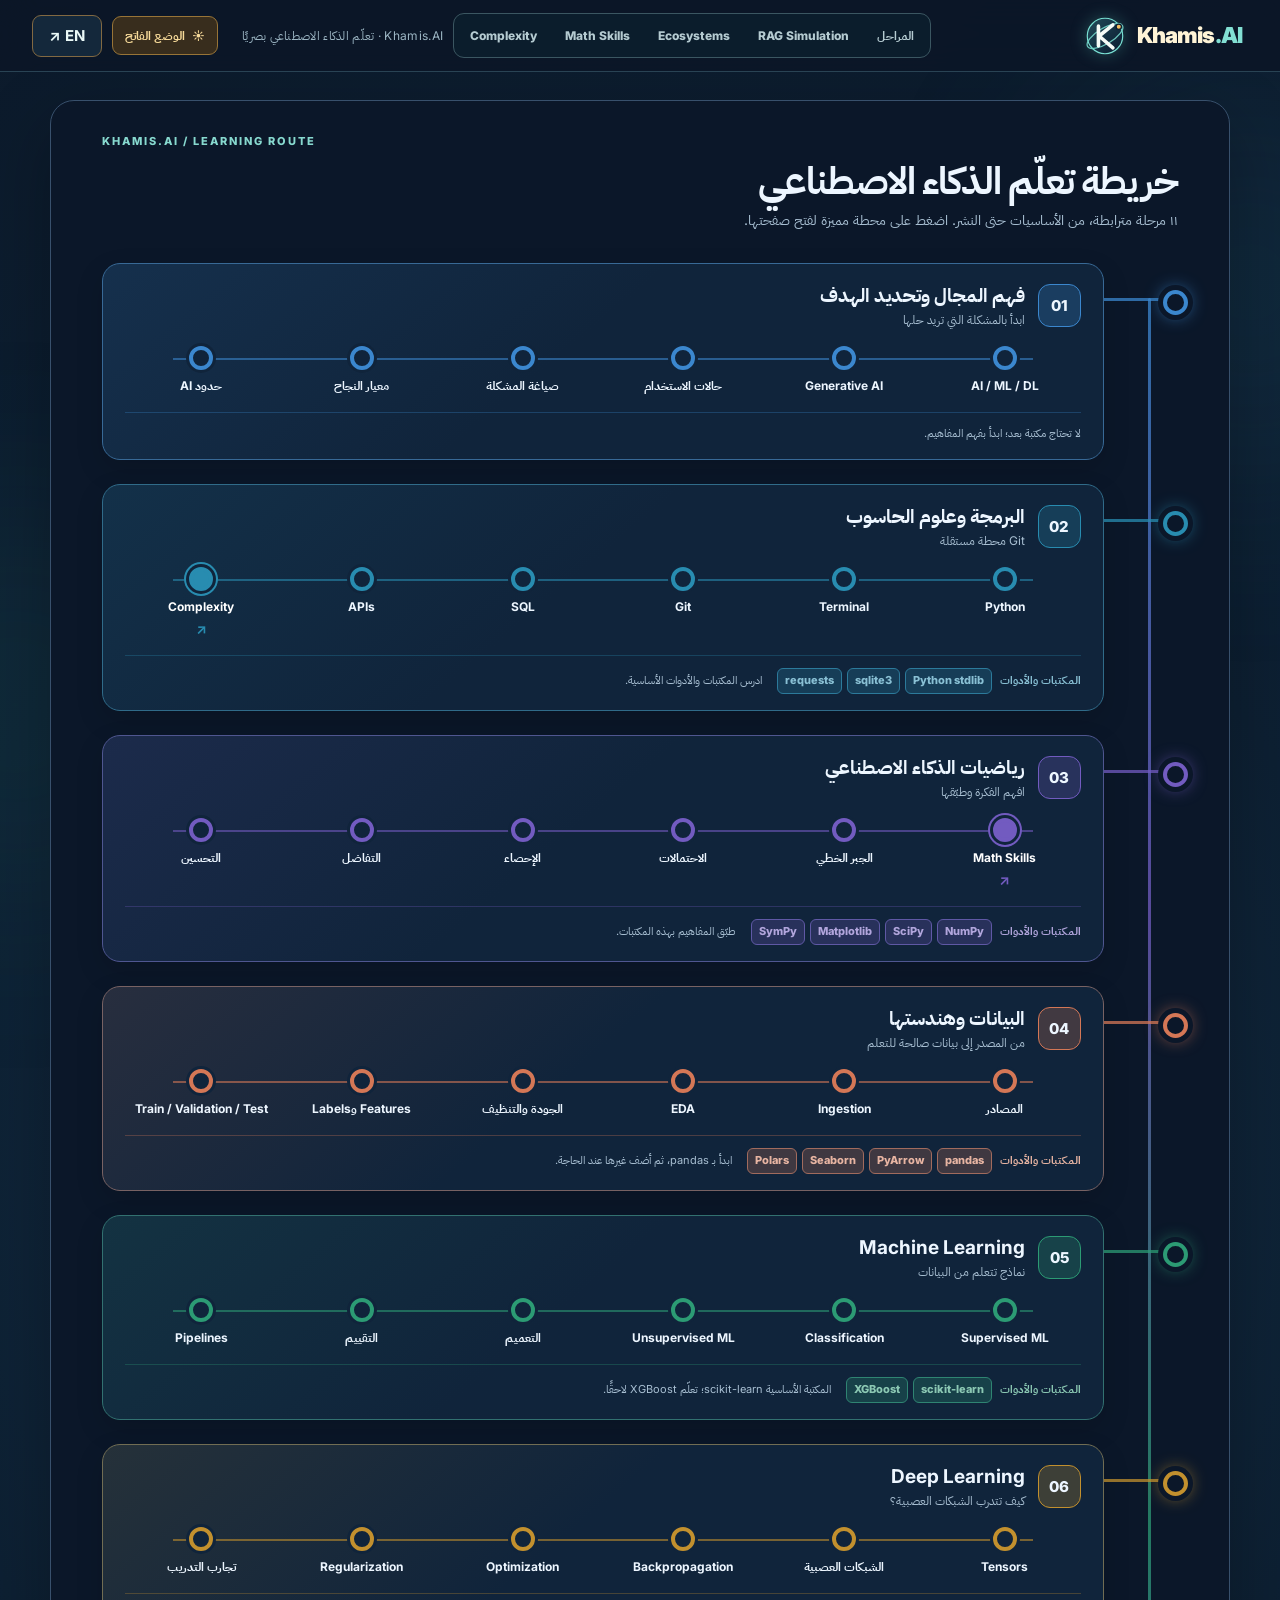
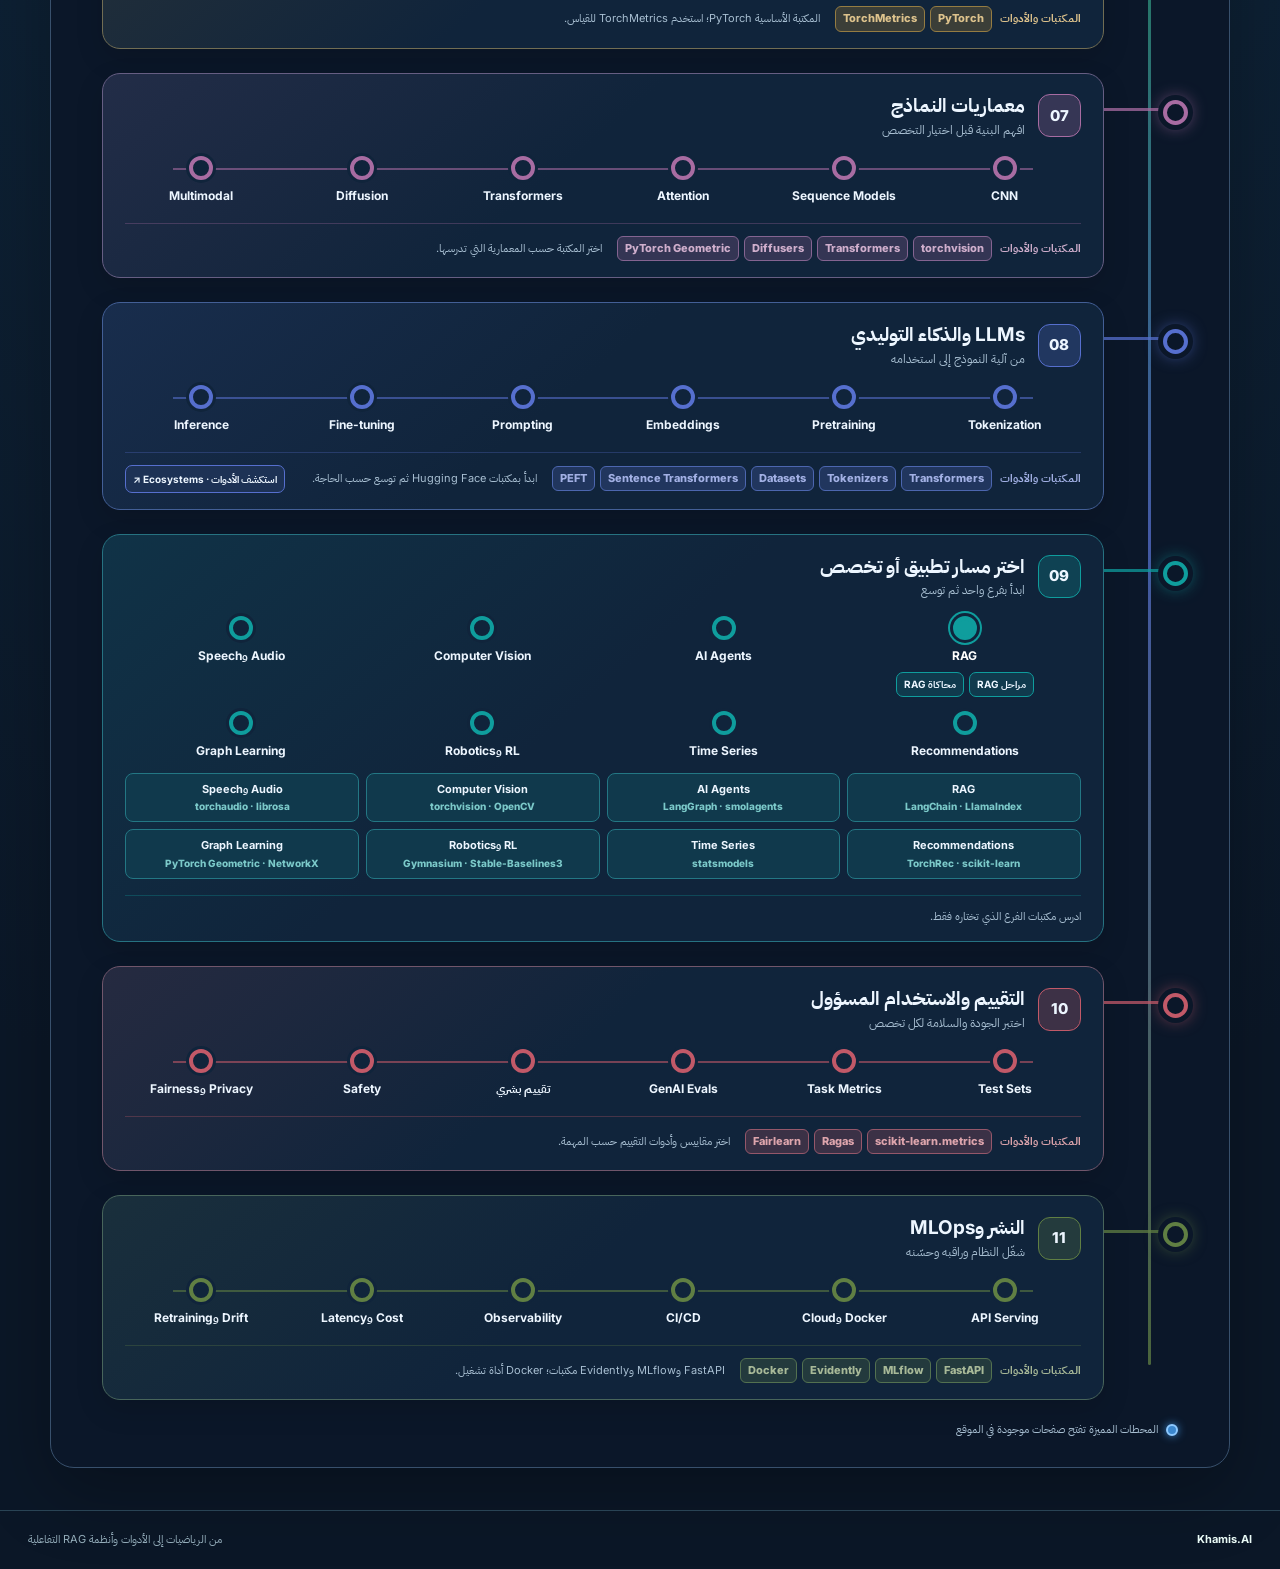
==== commit 00f142c5: "Improve roadmap library label contrast" ====
--- a/index.html
+++ b/index.html
@@ -18,7 +18,7 @@
   <link rel="stylesheet" href="ecosystems.css?v=ecosystems-8">
   <link rel="stylesheet" href="math-skills.css?v=math-5">
   <link rel="stylesheet" href="complexity.css?v=complexity-1">
-  <link rel="stylesheet" href="home-map.css?v=map-3">
+  <link rel="stylesheet" href="home-map.css?v=map-4">
 </head>
 <body>
   <div class="ambient ambient-one"></div><div class="ambient ambient-two"></div>
--- a/home-map.css
+++ b/home-map.css
@@ -4,17 +4,17 @@
 .route-map{--route-bg:#0b1729;--route-card:#10243b;--route-text:#edf6ff;--route-muted:#a8bfd2;--route-border:#36536d;position:relative;padding:32px clamp(18px,4vw,54px) 28px;color:var(--route-text)}
 .route-header{margin-bottom:32px}.route-kicker{color:#87d9cf;font-size:11px;font-weight:800;letter-spacing:2px;direction:ltr;display:block}.route-header h1{font-size:clamp(27px,3vw,42px);letter-spacing:-1px;margin:5px 0}.route-header p{margin:0;color:var(--route-muted);font-size:14px}
 .route-phases{position:relative;display:grid;gap:24px}.route-phases:before{content:"";position:absolute;top:35px;bottom:35px;inset-inline-start:27px;width:3px;border-radius:4px;background:linear-gradient(#3b87ce,#725bc0 23%,#2c9b74 46%,#566fce 69%,#607f43);opacity:.75}
-.route-phase{position:relative;margin-inline-start:74px;padding:19px 22px 16px;border:1px solid color-mix(in srgb,var(--phase-color) 42%,var(--route-border));border-radius:18px;background:linear-gradient(140deg,color-mix(in srgb,var(--phase-color) 12%,var(--route-card)),var(--route-card) 46%);box-shadow:0 10px 28px #0002;animation:route-enter .6s ease both;animation-delay:calc(var(--phase-index)*45ms)}
+.route-phase{--tool-ink:color-mix(in srgb,var(--phase-color) 55%,#fff);position:relative;margin-inline-start:74px;padding:19px 22px 16px;border:1px solid color-mix(in srgb,var(--phase-color) 42%,var(--route-border));border-radius:18px;background:linear-gradient(140deg,color-mix(in srgb,var(--phase-color) 12%,var(--route-card)),var(--route-card) 46%);box-shadow:0 10px 28px #0002;animation:route-enter .6s ease both;animation-delay:calc(var(--phase-index)*45ms)}
 .route-phase:before{content:"";position:absolute;inset-inline-end:calc(100% + 1px);top:34px;width:74px;height:3px;background:var(--phase-color);opacity:.75}.route-phase:after{content:"";position:absolute;top:26px;inset-inline-end:calc(100% + 60px);width:17px;height:17px;border:4px solid var(--phase-color);border-radius:50%;background:var(--route-bg);box-shadow:0 0 0 5px var(--route-bg),0 0 18px var(--phase-color)}
 .route-phase-heading{display:flex;align-items:center;gap:13px;margin-bottom:17px}.route-number{width:43px;height:43px;flex:none;display:grid;place-items:center;border-radius:12px;background:color-mix(in srgb,var(--phase-color) 25%,transparent);border:1px solid var(--phase-color);color:var(--route-text);font-size:15px;font-weight:800;direction:ltr}.route-phase h2{font-size:19px;line-height:1.35;margin:0}.route-phase-heading p{margin:1px 0 0;color:var(--route-muted);font-size:12px}
 .route-stations{display:grid;grid-template-columns:repeat(6,minmax(0,1fr));gap:9px;position:relative}.route-stations:before{content:"";position:absolute;inset-inline:5%;top:12px;height:2px;background:var(--phase-color);opacity:.58}.route-stations-branch{grid-template-columns:repeat(4,minmax(0,1fr));row-gap:11px}.route-stations-branch:before{display:none}
 .route-station{position:relative;display:flex;flex-direction:column;align-items:center;min-width:0;gap:8px;text-align:center;background:none;border:0;color:var(--route-text);font-size:12px;font-weight:700;line-height:1.3;padding:0 3px 3px}.route-station-dot{width:24px;height:24px;flex:none;position:relative;z-index:1;border:4px solid var(--phase-color);border-radius:50%;background:var(--route-card);box-shadow:0 0 0 3px var(--route-card)}.route-station-name{overflow-wrap:anywhere}.route-station-linked{cursor:pointer;color:#fff}.route-station-linked .route-station-dot{background:var(--phase-color);box-shadow:0 0 0 3px var(--route-card),0 0 0 5px var(--phase-color)}.route-station-linked:hover .route-station-dot,.route-station-linked:focus-visible .route-station-dot{transform:scale(1.18);box-shadow:0 0 0 4px var(--route-card),0 0 15px var(--phase-color)}.route-station-linked:hover .route-station-name{text-decoration:underline}.route-open{color:var(--phase-color);font-size:14px;line-height:1}.route-station-main{display:flex;flex-direction:column;align-items:center;gap:8px}
 .route-station-actions{display:flex;flex-wrap:wrap;justify-content:center;gap:5px}.route-station-actions button,.route-extra{border:1px solid var(--phase-color);border-radius:7px;background:color-mix(in srgb,var(--phase-color) 18%,var(--route-card));color:var(--route-text);padding:5px 7px;font-size:10px;font-weight:700}.route-station-actions button:hover,.route-extra:hover{background:color-mix(in srgb,var(--phase-color) 40%,var(--route-card))}
-.route-phase-foot{margin-top:16px;padding-top:12px;border-top:1px solid color-mix(in srgb,var(--phase-color) 30%,transparent);display:flex;align-items:center;gap:8px 15px;flex-wrap:wrap}.route-phase-foot p{margin:0;color:var(--route-muted);font-size:11px}.route-tools{display:flex;align-items:center;gap:8px;flex-wrap:wrap}.route-tools strong{color:var(--phase-color);font-size:11px;white-space:nowrap}.route-tool-list{display:flex;flex-wrap:wrap;gap:5px}.route-tool{border:1px solid color-mix(in srgb,var(--phase-color) 48%,var(--route-border));background:color-mix(in srgb,var(--phase-color) 14%,var(--route-card));color:var(--route-text);border-radius:6px;padding:3px 7px;font-size:11px;direction:ltr}.route-extra{margin-inline-start:auto}
-.route-branches{display:grid;grid-template-columns:repeat(4,minmax(0,1fr));gap:7px;margin-top:11px}.route-branches>div{min-width:0;border:1px solid color-mix(in srgb,var(--phase-color) 30%,var(--route-border));border-radius:8px;padding:7px;background:color-mix(in srgb,var(--phase-color) 8%,var(--route-card));text-align:center}.route-branches span{display:block;color:var(--route-text);font-size:11px;font-weight:700}.route-branches small{display:block;color:var(--route-muted);font-size:10px;direction:ltr;overflow-wrap:anywhere}
+.route-phase-foot{margin-top:16px;padding-top:12px;border-top:1px solid color-mix(in srgb,var(--phase-color) 30%,transparent);display:flex;align-items:center;gap:8px 15px;flex-wrap:wrap}.route-phase-foot p{margin:0;color:var(--route-muted);font-size:11px}.route-tools{display:flex;align-items:center;gap:8px;flex-wrap:wrap}.route-tools strong{color:var(--tool-ink);font-size:11px;white-space:nowrap}.route-tool-list{display:flex;flex-wrap:wrap;gap:5px}.route-tool{border:1px solid color-mix(in srgb,var(--phase-color) 68%,var(--route-border));background:color-mix(in srgb,var(--phase-color) 24%,var(--route-card));color:var(--tool-ink);border-radius:6px;padding:3px 7px;font-size:11px;font-weight:800;direction:ltr}.route-extra{margin-inline-start:auto}
+.route-branches{display:grid;grid-template-columns:repeat(4,minmax(0,1fr));gap:7px;margin-top:11px}.route-branches>div{min-width:0;border:1px solid color-mix(in srgb,var(--phase-color) 48%,var(--route-border));border-radius:8px;padding:7px;background:color-mix(in srgb,var(--phase-color) 17%,var(--route-card));text-align:center}.route-branches span{display:block;color:var(--route-text);font-size:11px;font-weight:700}.route-branches small{display:block;color:var(--tool-ink);font-size:10px;font-weight:800;direction:ltr;overflow-wrap:anywhere}
 .route-legend{margin:21px 0 0;color:var(--route-muted);font-size:11px;display:flex;align-items:center;gap:8px}.route-legend span{width:12px;height:12px;background:#3b87ce;border:2px solid #8ec9ff;border-radius:50%;box-shadow:0 0 9px #3b87ce}
 @keyframes route-enter{from{opacity:0;transform:translateY(12px)}to{opacity:1;transform:translateY(0)}}
-html.theme-light .map-scroll{border-color:#cfdbd6;background:#f7f9f4;box-shadow:0 18px 50px #233b3522}html.theme-light .route-map{--route-bg:#f7f9f4;--route-card:#fffdf9;--route-text:#213344;--route-muted:#5b6c78;--route-border:#cad9d6}html.theme-light .route-kicker{color:#287d78}html.theme-light .route-phase{box-shadow:0 8px 22px #263c4214}html.theme-light .route-station-linked{color:#172f3c}
+html.theme-light .map-scroll{border-color:#cfdbd6;background:#f7f9f4;box-shadow:0 18px 50px #233b3522}html.theme-light .route-map{--route-bg:#f7f9f4;--route-card:#fffdf9;--route-text:#213344;--route-muted:#5b6c78;--route-border:#cad9d6}html.theme-light .route-kicker{color:#287d78}html.theme-light .route-phase{--tool-ink:color-mix(in srgb,var(--phase-color) 65%,#111);box-shadow:0 8px 22px #263c4214}html.theme-light .route-tool{background:color-mix(in srgb,var(--phase-color) 13%,var(--route-card))}html.theme-light .route-branches>div{background:color-mix(in srgb,var(--phase-color) 11%,var(--route-card))}html.theme-light .route-station-linked{color:#172f3c}
 @media(max-width:850px){.route-stations{grid-template-columns:repeat(3,minmax(0,1fr));row-gap:13px}.route-stations:before{display:none}.route-stations-branch,.route-branches{grid-template-columns:repeat(2,minmax(0,1fr))}}
 @media(max-width:580px){.map-home{padding:10px 8px 24px}.map-scroll{border-radius:14px}.route-map{padding:22px 13px}.route-header{margin-bottom:25px}.route-header p{font-size:12px}.route-phases{gap:15px}.route-phases:before{inset-inline-start:10px}.route-phase{margin-inline-start:32px;padding:14px 12px}.route-phase:before{width:32px;top:26px}.route-phase:after{inset-inline-end:calc(100% + 21px);top:19px;width:14px;height:14px;border-width:3px}.route-phase-heading{gap:8px}.route-number{width:34px;height:34px;font-size:12px}.route-phase h2{font-size:15px}.route-phase-heading p{font-size:11px}.route-station{font-size:10px}.route-station-actions button{font-size:9px}.route-branches small{font-size:9px}}
 @media(max-width:380px){.route-stations{grid-template-columns:repeat(2,minmax(0,1fr))}}
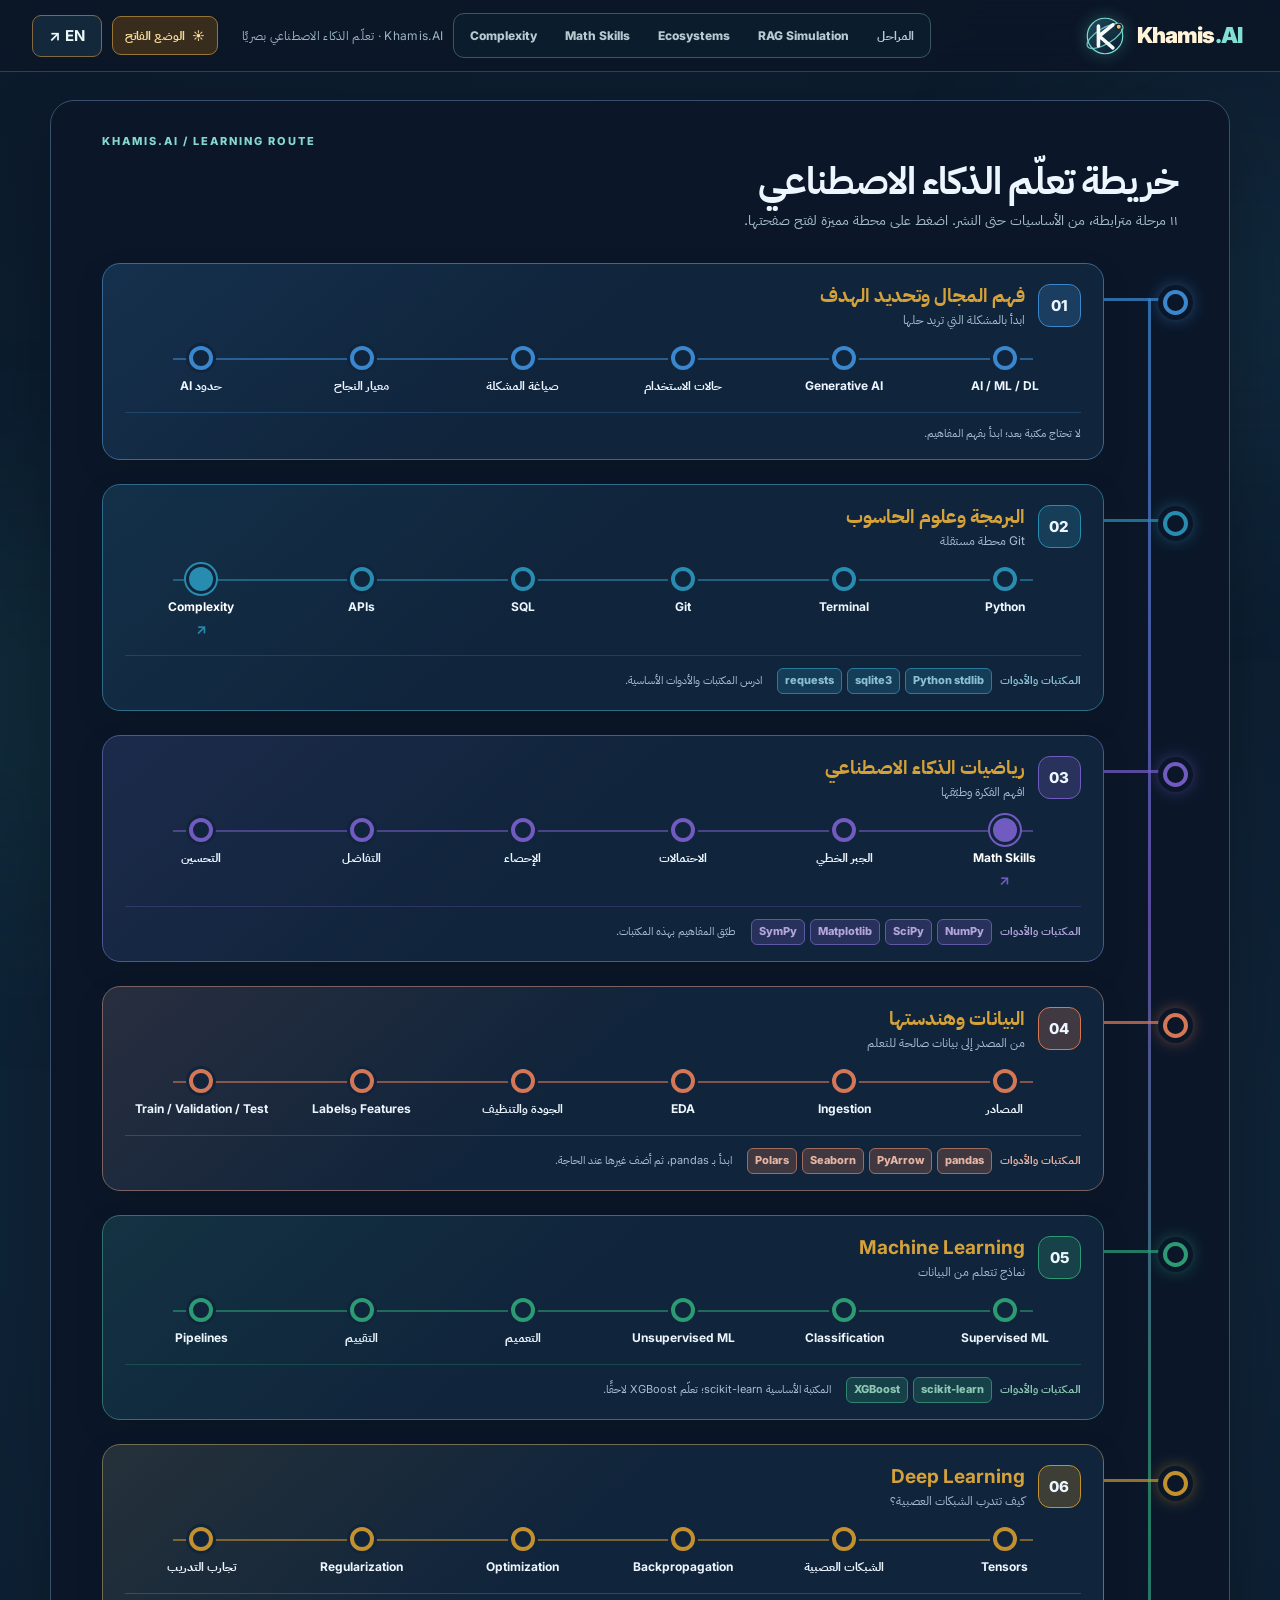
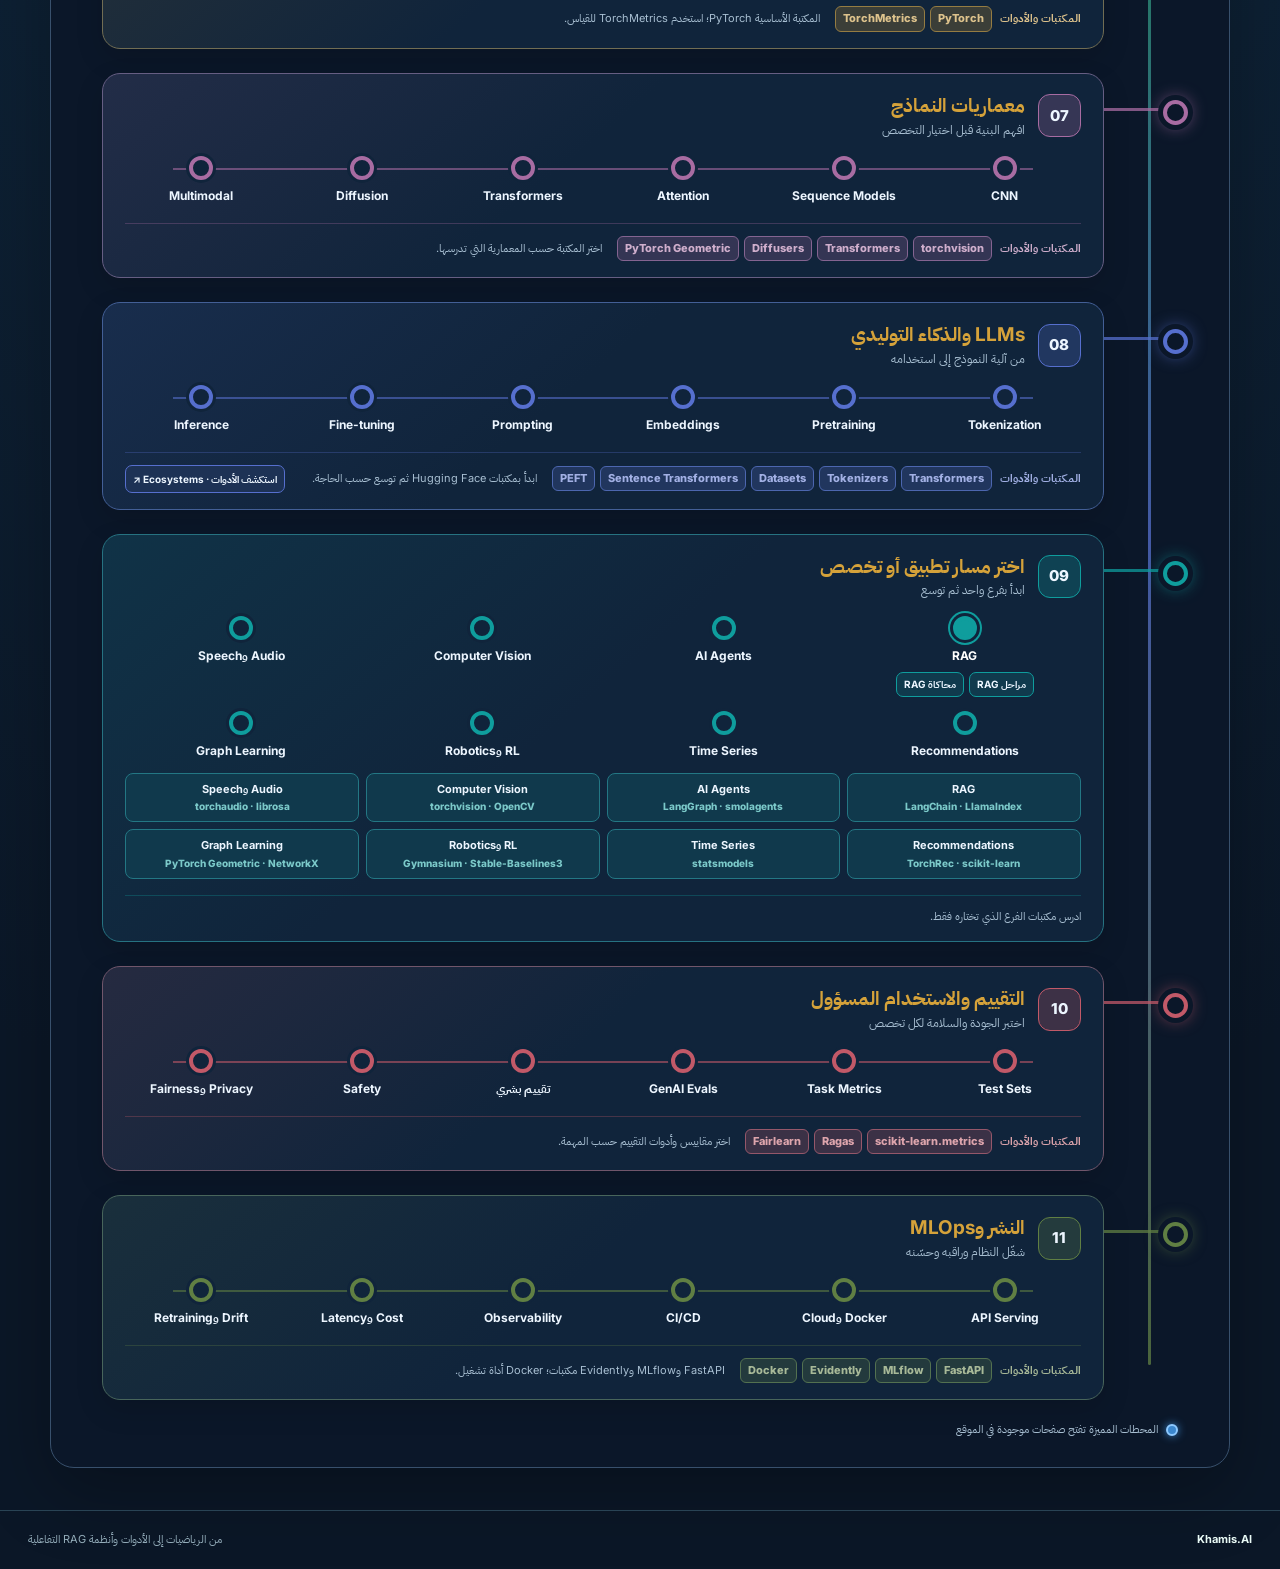
==== commit baedc00e: "Color roadmap phase titles dark gold" ====
--- a/index.html
+++ b/index.html
@@ -18,7 +18,7 @@
   <link rel="stylesheet" href="ecosystems.css?v=ecosystems-8">
   <link rel="stylesheet" href="math-skills.css?v=math-5">
   <link rel="stylesheet" href="complexity.css?v=complexity-1">
-  <link rel="stylesheet" href="home-map.css?v=map-4">
+  <link rel="stylesheet" href="home-map.css?v=map-5">
 </head>
 <body>
   <div class="ambient ambient-one"></div><div class="ambient ambient-two"></div>
--- a/home-map.css
+++ b/home-map.css
@@ -6,7 +6,7 @@
 .route-phases{position:relative;display:grid;gap:24px}.route-phases:before{content:"";position:absolute;top:35px;bottom:35px;inset-inline-start:27px;width:3px;border-radius:4px;background:linear-gradient(#3b87ce,#725bc0 23%,#2c9b74 46%,#566fce 69%,#607f43);opacity:.75}
 .route-phase{--tool-ink:color-mix(in srgb,var(--phase-color) 55%,#fff);position:relative;margin-inline-start:74px;padding:19px 22px 16px;border:1px solid color-mix(in srgb,var(--phase-color) 42%,var(--route-border));border-radius:18px;background:linear-gradient(140deg,color-mix(in srgb,var(--phase-color) 12%,var(--route-card)),var(--route-card) 46%);box-shadow:0 10px 28px #0002;animation:route-enter .6s ease both;animation-delay:calc(var(--phase-index)*45ms)}
 .route-phase:before{content:"";position:absolute;inset-inline-end:calc(100% + 1px);top:34px;width:74px;height:3px;background:var(--phase-color);opacity:.75}.route-phase:after{content:"";position:absolute;top:26px;inset-inline-end:calc(100% + 60px);width:17px;height:17px;border:4px solid var(--phase-color);border-radius:50%;background:var(--route-bg);box-shadow:0 0 0 5px var(--route-bg),0 0 18px var(--phase-color)}
-.route-phase-heading{display:flex;align-items:center;gap:13px;margin-bottom:17px}.route-number{width:43px;height:43px;flex:none;display:grid;place-items:center;border-radius:12px;background:color-mix(in srgb,var(--phase-color) 25%,transparent);border:1px solid var(--phase-color);color:var(--route-text);font-size:15px;font-weight:800;direction:ltr}.route-phase h2{font-size:19px;line-height:1.35;margin:0}.route-phase-heading p{margin:1px 0 0;color:var(--route-muted);font-size:12px}
+.route-phase-heading{display:flex;align-items:center;gap:13px;margin-bottom:17px}.route-number{width:43px;height:43px;flex:none;display:grid;place-items:center;border-radius:12px;background:color-mix(in srgb,var(--phase-color) 25%,transparent);border:1px solid var(--phase-color);color:var(--route-text);font-size:15px;font-weight:800;direction:ltr}.route-phase h2{font-size:19px;line-height:1.35;margin:0;color:#d5a23a}.route-phase-heading p{margin:1px 0 0;color:var(--route-muted);font-size:12px}
 .route-stations{display:grid;grid-template-columns:repeat(6,minmax(0,1fr));gap:9px;position:relative}.route-stations:before{content:"";position:absolute;inset-inline:5%;top:12px;height:2px;background:var(--phase-color);opacity:.58}.route-stations-branch{grid-template-columns:repeat(4,minmax(0,1fr));row-gap:11px}.route-stations-branch:before{display:none}
 .route-station{position:relative;display:flex;flex-direction:column;align-items:center;min-width:0;gap:8px;text-align:center;background:none;border:0;color:var(--route-text);font-size:12px;font-weight:700;line-height:1.3;padding:0 3px 3px}.route-station-dot{width:24px;height:24px;flex:none;position:relative;z-index:1;border:4px solid var(--phase-color);border-radius:50%;background:var(--route-card);box-shadow:0 0 0 3px var(--route-card)}.route-station-name{overflow-wrap:anywhere}.route-station-linked{cursor:pointer;color:#fff}.route-station-linked .route-station-dot{background:var(--phase-color);box-shadow:0 0 0 3px var(--route-card),0 0 0 5px var(--phase-color)}.route-station-linked:hover .route-station-dot,.route-station-linked:focus-visible .route-station-dot{transform:scale(1.18);box-shadow:0 0 0 4px var(--route-card),0 0 15px var(--phase-color)}.route-station-linked:hover .route-station-name{text-decoration:underline}.route-open{color:var(--phase-color);font-size:14px;line-height:1}.route-station-main{display:flex;flex-direction:column;align-items:center;gap:8px}
 .route-station-actions{display:flex;flex-wrap:wrap;justify-content:center;gap:5px}.route-station-actions button,.route-extra{border:1px solid var(--phase-color);border-radius:7px;background:color-mix(in srgb,var(--phase-color) 18%,var(--route-card));color:var(--route-text);padding:5px 7px;font-size:10px;font-weight:700}.route-station-actions button:hover,.route-extra:hover{background:color-mix(in srgb,var(--phase-color) 40%,var(--route-card))}
@@ -14,7 +14,7 @@
 .route-branches{display:grid;grid-template-columns:repeat(4,minmax(0,1fr));gap:7px;margin-top:11px}.route-branches>div{min-width:0;border:1px solid color-mix(in srgb,var(--phase-color) 48%,var(--route-border));border-radius:8px;padding:7px;background:color-mix(in srgb,var(--phase-color) 17%,var(--route-card));text-align:center}.route-branches span{display:block;color:var(--route-text);font-size:11px;font-weight:700}.route-branches small{display:block;color:var(--tool-ink);font-size:10px;font-weight:800;direction:ltr;overflow-wrap:anywhere}
 .route-legend{margin:21px 0 0;color:var(--route-muted);font-size:11px;display:flex;align-items:center;gap:8px}.route-legend span{width:12px;height:12px;background:#3b87ce;border:2px solid #8ec9ff;border-radius:50%;box-shadow:0 0 9px #3b87ce}
 @keyframes route-enter{from{opacity:0;transform:translateY(12px)}to{opacity:1;transform:translateY(0)}}
-html.theme-light .map-scroll{border-color:#cfdbd6;background:#f7f9f4;box-shadow:0 18px 50px #233b3522}html.theme-light .route-map{--route-bg:#f7f9f4;--route-card:#fffdf9;--route-text:#213344;--route-muted:#5b6c78;--route-border:#cad9d6}html.theme-light .route-kicker{color:#287d78}html.theme-light .route-phase{--tool-ink:color-mix(in srgb,var(--phase-color) 65%,#111);box-shadow:0 8px 22px #263c4214}html.theme-light .route-tool{background:color-mix(in srgb,var(--phase-color) 13%,var(--route-card))}html.theme-light .route-branches>div{background:color-mix(in srgb,var(--phase-color) 11%,var(--route-card))}html.theme-light .route-station-linked{color:#172f3c}
+html.theme-light .map-scroll{border-color:#cfdbd6;background:#f7f9f4;box-shadow:0 18px 50px #233b3522}html.theme-light .route-map{--route-bg:#f7f9f4;--route-card:#fffdf9;--route-text:#213344;--route-muted:#5b6c78;--route-border:#cad9d6}html.theme-light .route-kicker{color:#287d78}html.theme-light .route-phase{--tool-ink:color-mix(in srgb,var(--phase-color) 65%,#111);box-shadow:0 8px 22px #263c4214}html.theme-light .route-phase h2{color:#8a601b}html.theme-light .route-tool{background:color-mix(in srgb,var(--phase-color) 13%,var(--route-card))}html.theme-light .route-branches>div{background:color-mix(in srgb,var(--phase-color) 11%,var(--route-card))}html.theme-light .route-station-linked{color:#172f3c}
 @media(max-width:850px){.route-stations{grid-template-columns:repeat(3,minmax(0,1fr));row-gap:13px}.route-stations:before{display:none}.route-stations-branch,.route-branches{grid-template-columns:repeat(2,minmax(0,1fr))}}
 @media(max-width:580px){.map-home{padding:10px 8px 24px}.map-scroll{border-radius:14px}.route-map{padding:22px 13px}.route-header{margin-bottom:25px}.route-header p{font-size:12px}.route-phases{gap:15px}.route-phases:before{inset-inline-start:10px}.route-phase{margin-inline-start:32px;padding:14px 12px}.route-phase:before{width:32px;top:26px}.route-phase:after{inset-inline-end:calc(100% + 21px);top:19px;width:14px;height:14px;border-width:3px}.route-phase-heading{gap:8px}.route-number{width:34px;height:34px;font-size:12px}.route-phase h2{font-size:15px}.route-phase-heading p{font-size:11px}.route-station{font-size:10px}.route-station-actions button{font-size:9px}.route-branches small{font-size:9px}}
 @media(max-width:380px){.route-stations{grid-template-columns:repeat(2,minmax(0,1fr))}}
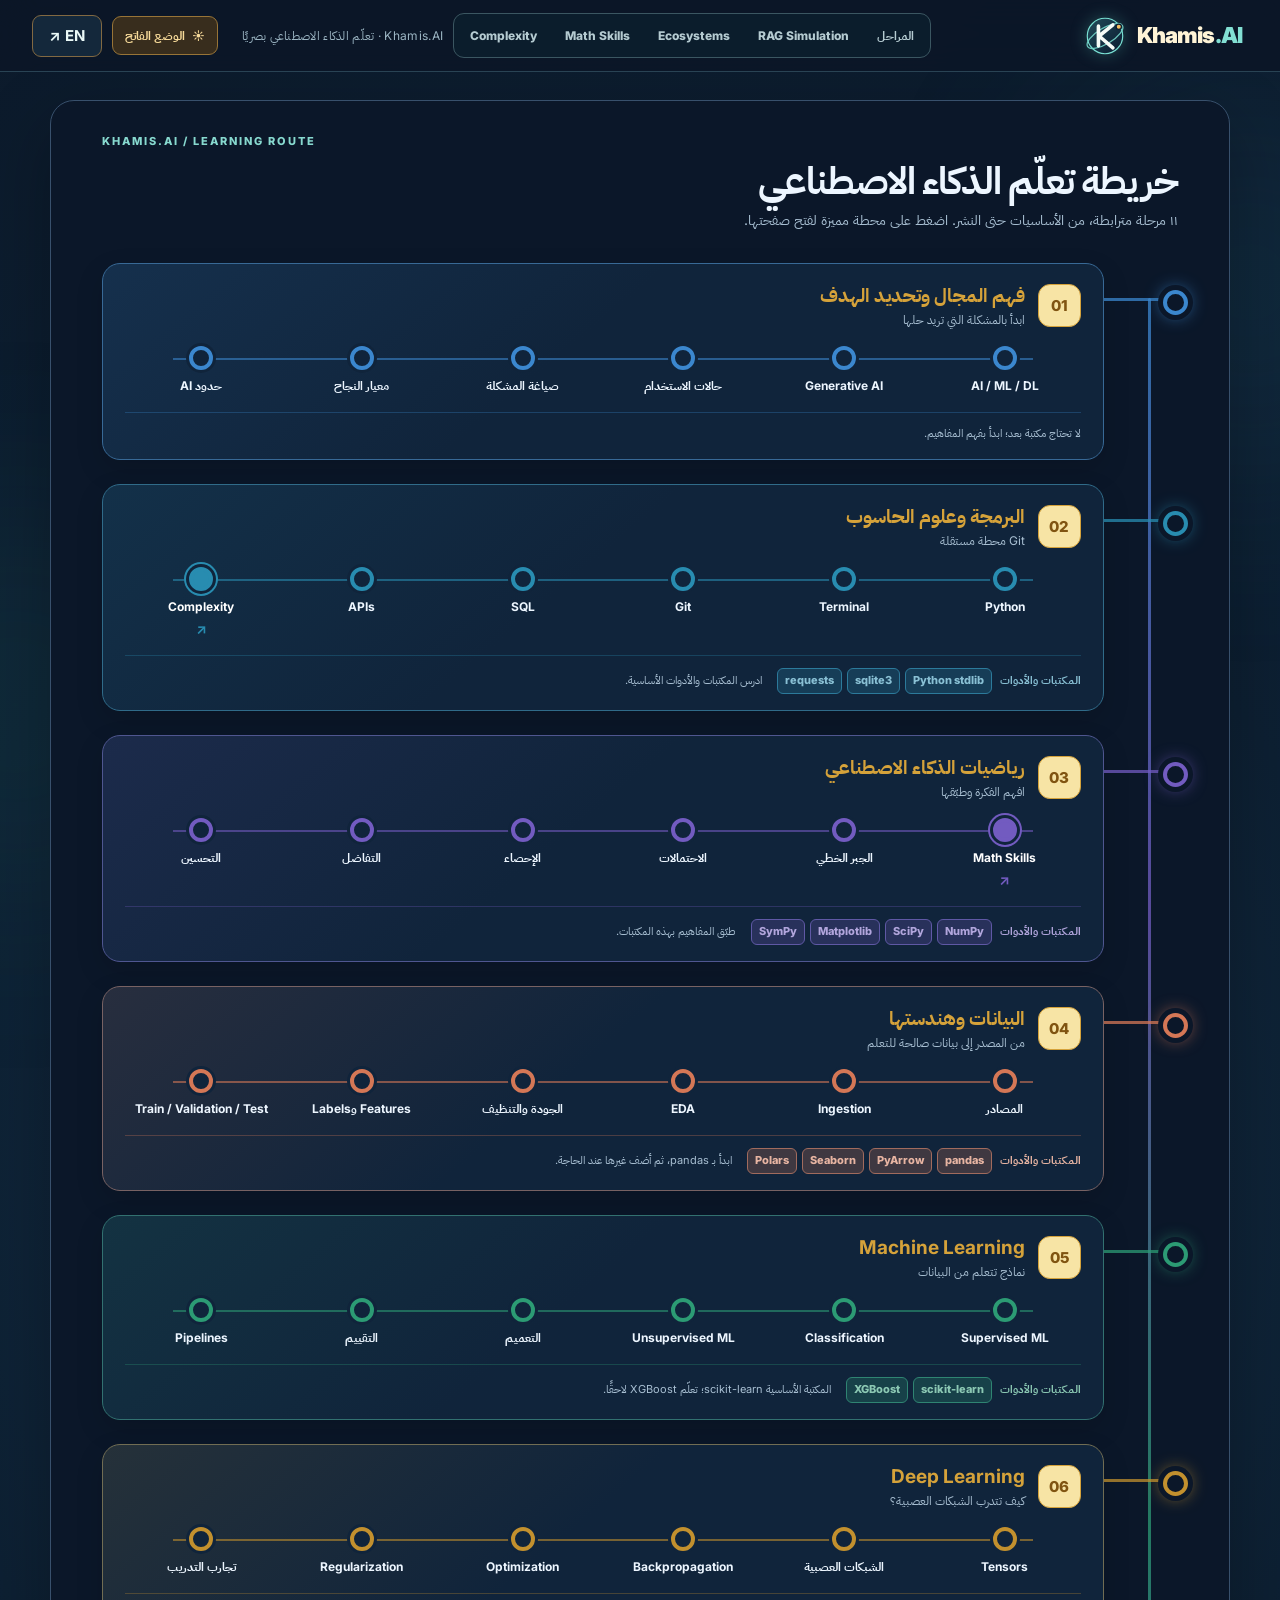
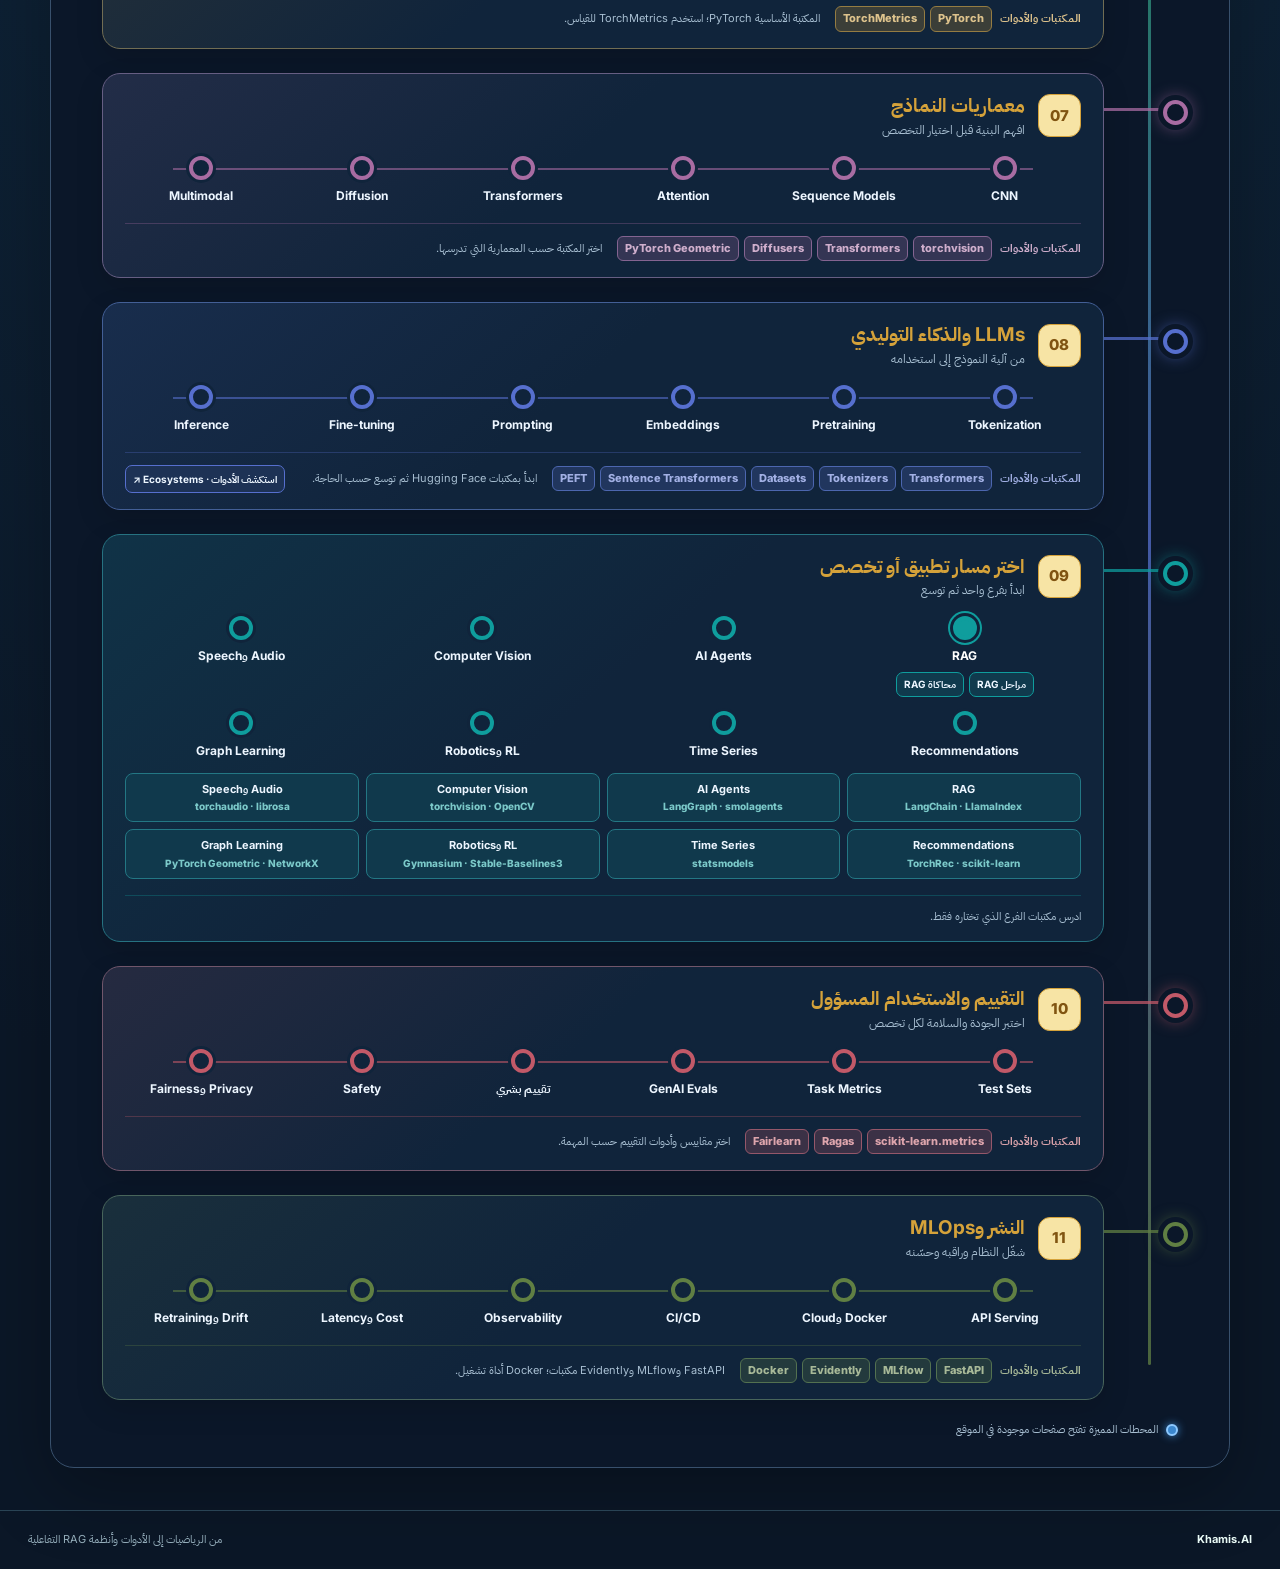
==== commit 496400e7: "Style roadmap phase numbers in dark and light gold" ====
--- a/index.html
+++ b/index.html
@@ -18,7 +18,7 @@
   <link rel="stylesheet" href="ecosystems.css?v=ecosystems-8">
   <link rel="stylesheet" href="math-skills.css?v=math-5">
   <link rel="stylesheet" href="complexity.css?v=complexity-1">
-  <link rel="stylesheet" href="home-map.css?v=map-5">
+  <link rel="stylesheet" href="home-map.css?v=map-6">
 </head>
 <body>
   <div class="ambient ambient-one"></div><div class="ambient ambient-two"></div>
--- a/home-map.css
+++ b/home-map.css
@@ -6,7 +6,7 @@
 .route-phases{position:relative;display:grid;gap:24px}.route-phases:before{content:"";position:absolute;top:35px;bottom:35px;inset-inline-start:27px;width:3px;border-radius:4px;background:linear-gradient(#3b87ce,#725bc0 23%,#2c9b74 46%,#566fce 69%,#607f43);opacity:.75}
 .route-phase{--tool-ink:color-mix(in srgb,var(--phase-color) 55%,#fff);position:relative;margin-inline-start:74px;padding:19px 22px 16px;border:1px solid color-mix(in srgb,var(--phase-color) 42%,var(--route-border));border-radius:18px;background:linear-gradient(140deg,color-mix(in srgb,var(--phase-color) 12%,var(--route-card)),var(--route-card) 46%);box-shadow:0 10px 28px #0002;animation:route-enter .6s ease both;animation-delay:calc(var(--phase-index)*45ms)}
 .route-phase:before{content:"";position:absolute;inset-inline-end:calc(100% + 1px);top:34px;width:74px;height:3px;background:var(--phase-color);opacity:.75}.route-phase:after{content:"";position:absolute;top:26px;inset-inline-end:calc(100% + 60px);width:17px;height:17px;border:4px solid var(--phase-color);border-radius:50%;background:var(--route-bg);box-shadow:0 0 0 5px var(--route-bg),0 0 18px var(--phase-color)}
-.route-phase-heading{display:flex;align-items:center;gap:13px;margin-bottom:17px}.route-number{width:43px;height:43px;flex:none;display:grid;place-items:center;border-radius:12px;background:color-mix(in srgb,var(--phase-color) 25%,transparent);border:1px solid var(--phase-color);color:var(--route-text);font-size:15px;font-weight:800;direction:ltr}.route-phase h2{font-size:19px;line-height:1.35;margin:0;color:#d5a23a}.route-phase-heading p{margin:1px 0 0;color:var(--route-muted);font-size:12px}
+.route-phase-heading{display:flex;align-items:center;gap:13px;margin-bottom:17px}.route-number{width:43px;height:43px;flex:none;display:grid;place-items:center;border-radius:12px;background:#f7e4a5;border:1px solid #d5a23a;color:#805411;font-size:15px;font-weight:800;direction:ltr}.route-phase h2{font-size:19px;line-height:1.35;margin:0;color:#d5a23a}.route-phase-heading p{margin:1px 0 0;color:var(--route-muted);font-size:12px}
 .route-stations{display:grid;grid-template-columns:repeat(6,minmax(0,1fr));gap:9px;position:relative}.route-stations:before{content:"";position:absolute;inset-inline:5%;top:12px;height:2px;background:var(--phase-color);opacity:.58}.route-stations-branch{grid-template-columns:repeat(4,minmax(0,1fr));row-gap:11px}.route-stations-branch:before{display:none}
 .route-station{position:relative;display:flex;flex-direction:column;align-items:center;min-width:0;gap:8px;text-align:center;background:none;border:0;color:var(--route-text);font-size:12px;font-weight:700;line-height:1.3;padding:0 3px 3px}.route-station-dot{width:24px;height:24px;flex:none;position:relative;z-index:1;border:4px solid var(--phase-color);border-radius:50%;background:var(--route-card);box-shadow:0 0 0 3px var(--route-card)}.route-station-name{overflow-wrap:anywhere}.route-station-linked{cursor:pointer;color:#fff}.route-station-linked .route-station-dot{background:var(--phase-color);box-shadow:0 0 0 3px var(--route-card),0 0 0 5px var(--phase-color)}.route-station-linked:hover .route-station-dot,.route-station-linked:focus-visible .route-station-dot{transform:scale(1.18);box-shadow:0 0 0 4px var(--route-card),0 0 15px var(--phase-color)}.route-station-linked:hover .route-station-name{text-decoration:underline}.route-open{color:var(--phase-color);font-size:14px;line-height:1}.route-station-main{display:flex;flex-direction:column;align-items:center;gap:8px}
 .route-station-actions{display:flex;flex-wrap:wrap;justify-content:center;gap:5px}.route-station-actions button,.route-extra{border:1px solid var(--phase-color);border-radius:7px;background:color-mix(in srgb,var(--phase-color) 18%,var(--route-card));color:var(--route-text);padding:5px 7px;font-size:10px;font-weight:700}.route-station-actions button:hover,.route-extra:hover{background:color-mix(in srgb,var(--phase-color) 40%,var(--route-card))}
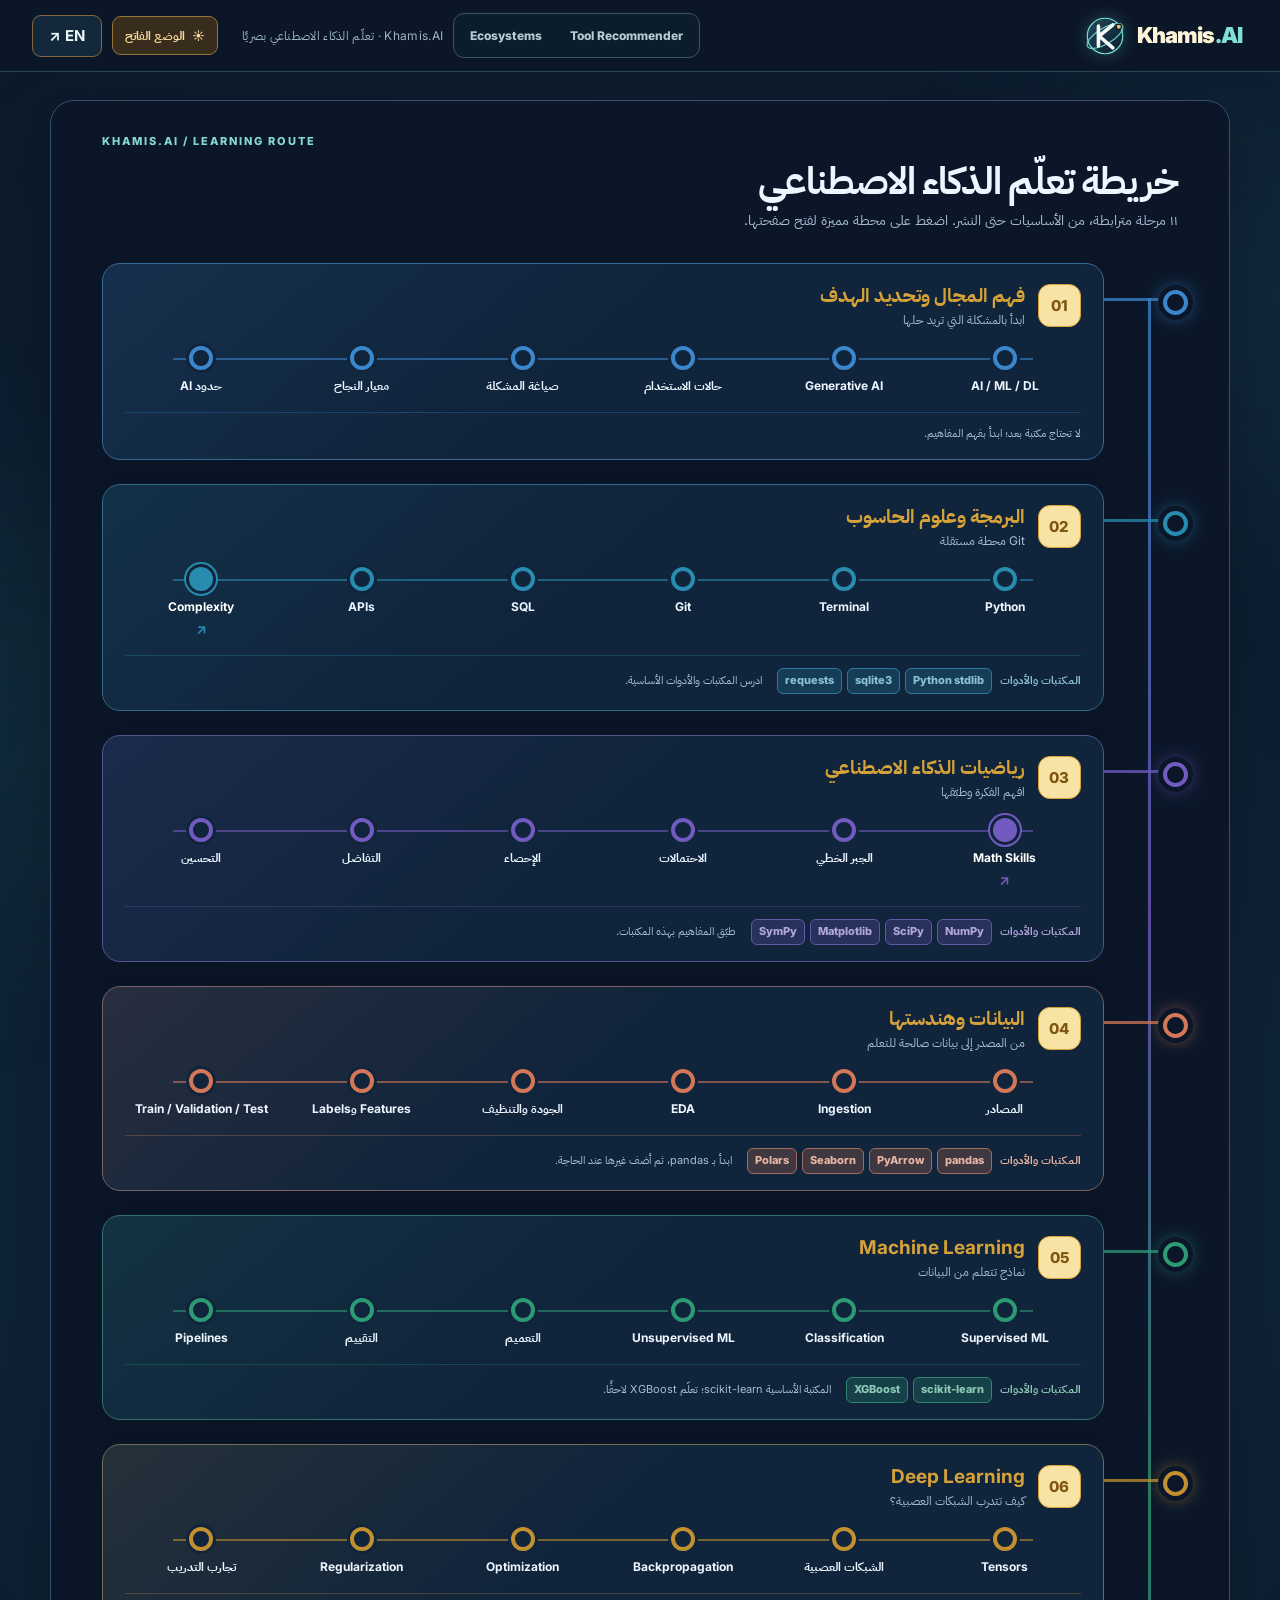
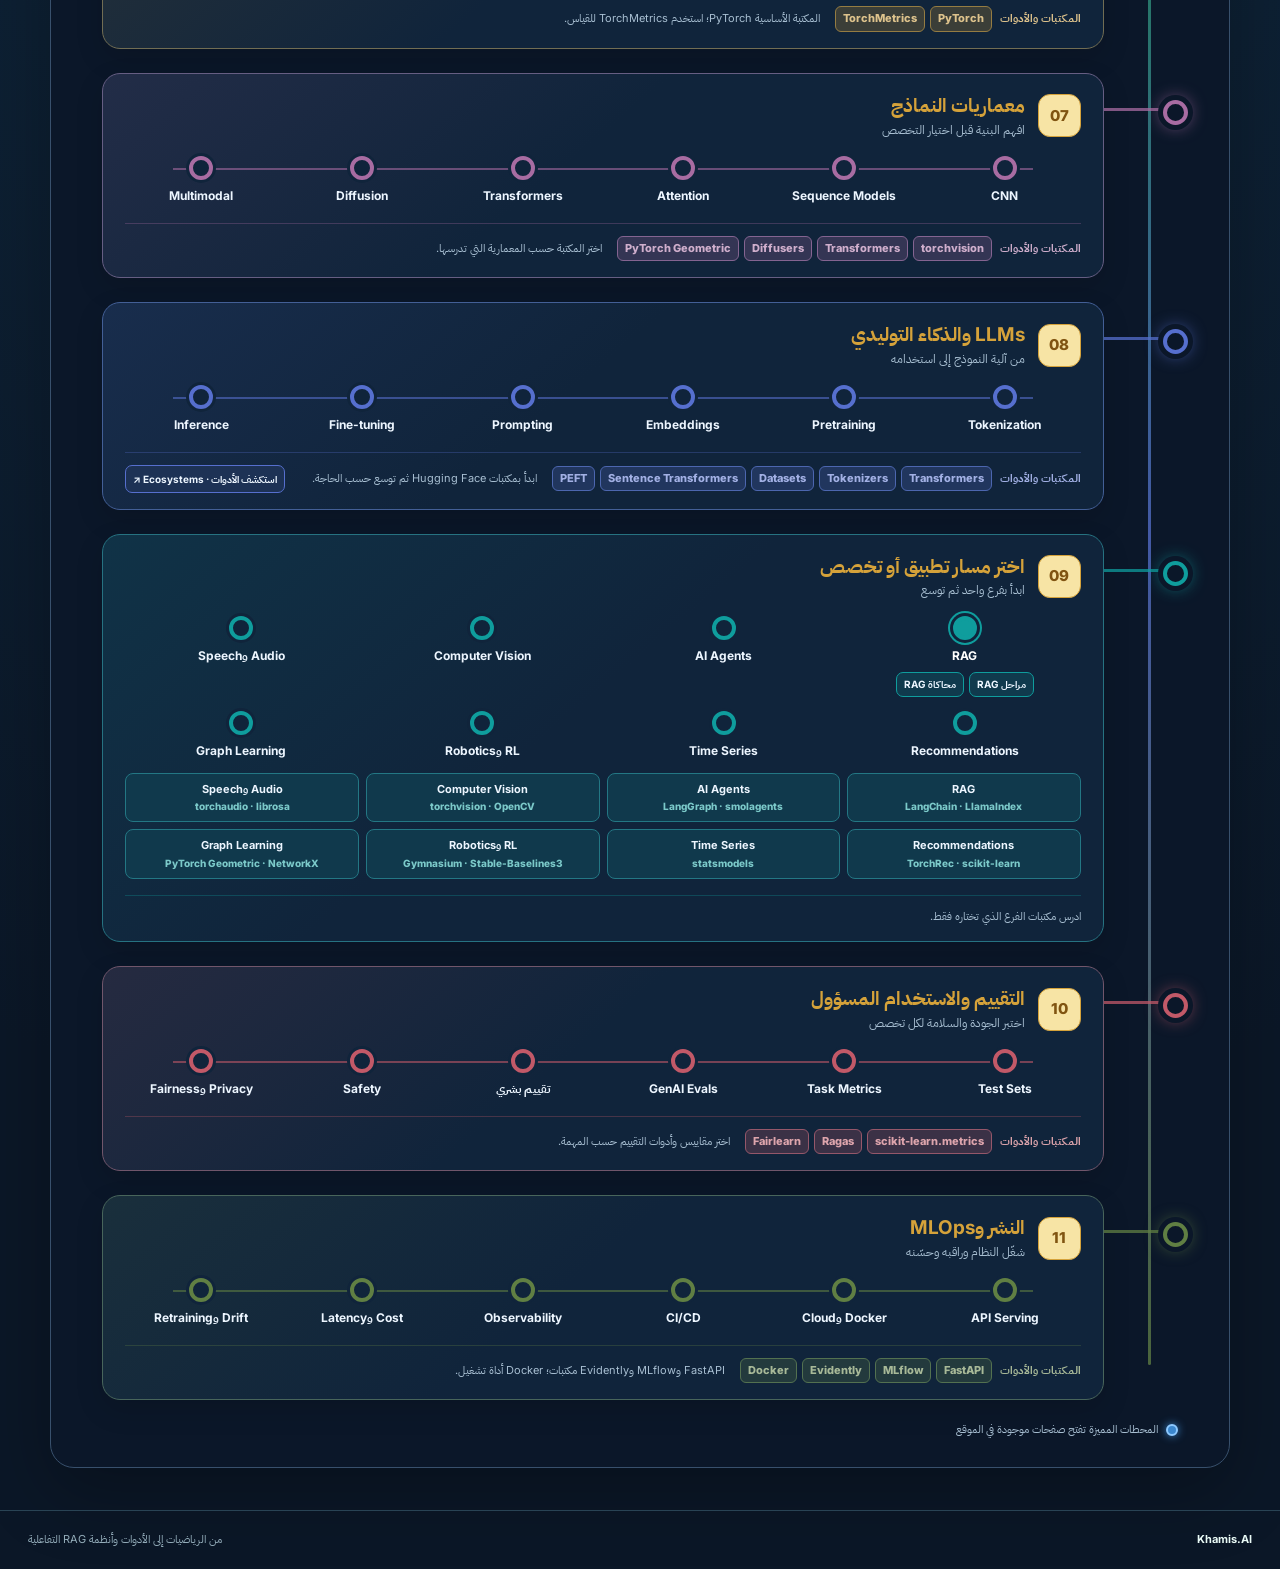
==== commit d91f6a66: "Simplify navbar to tool recommender and ecosystems" ====
--- a/index.html
+++ b/index.html
@@ -24,7 +24,7 @@
   <div class="ambient ambient-one"></div><div class="ambient ambient-two"></div>
   <header class="site-header">
     <button class="brand" id="homeBrand" type="button" aria-label="Khamis.AI home"><span class="brand-mark"><img src="logo.svg?v=brand-3" alt=""></span><span class="brand-name">Khamis<span class="brand-accent">.AI</span></span></button>
-    <div class="header-actions"><nav class="site-nav" aria-label="Main navigation"><button id="navStages" class="nav-tab" type="button">المراحل</button><button id="navSimulation" class="nav-tab" type="button">RAG Simulation</button><button id="navEcosystems" class="nav-tab" type="button">Ecosystems</button><button id="navMath" class="nav-tab" type="button">Math Skills</button><button id="navComplexity" class="nav-tab" type="button">Complexity</button></nav><span class="header-kicker" id="headerKicker">مسارك لفهم الذكاء الاصطناعي</span><button id="themeToggle" class="theme-toggle" type="button" aria-pressed="true">☀ الوضع الفاتح</button><button id="language" class="language" type="button" aria-label="Switch language">EN <span>↗</span></button></div>
+    <div class="header-actions"><nav class="site-nav" aria-label="Main navigation"><button id="navStages" class="nav-tab" type="button">Tool Recommender</button><button id="navEcosystems" class="nav-tab" type="button">Ecosystems</button></nav><span class="header-kicker" id="headerKicker">مسارك لفهم الذكاء الاصطناعي</span><button id="themeToggle" class="theme-toggle" type="button" aria-pressed="true">☀ الوضع الفاتح</button><button id="language" class="language" type="button" aria-label="Switch language">EN <span>↗</span></button></div>
   </header>
   <main>
     <section id="home" class="map-home" aria-label="AI route map"><div class="map-scroll"><div id="routeMap" class="route-map"></div></div></section>
@@ -62,7 +62,7 @@
   <script src="math-skills.js?v=math-4"></script>
   <script src="complexity.js?v=complexity-1"></script>
   <script src="home-map.js?v=map-3"></script>
-  <script src="explorer.js?v=map-2"></script>
+  <script src="explorer.js?v=nav-2"></script>
   <script type="module" src="stage-3d.js"></script>
 </body>
 </html>
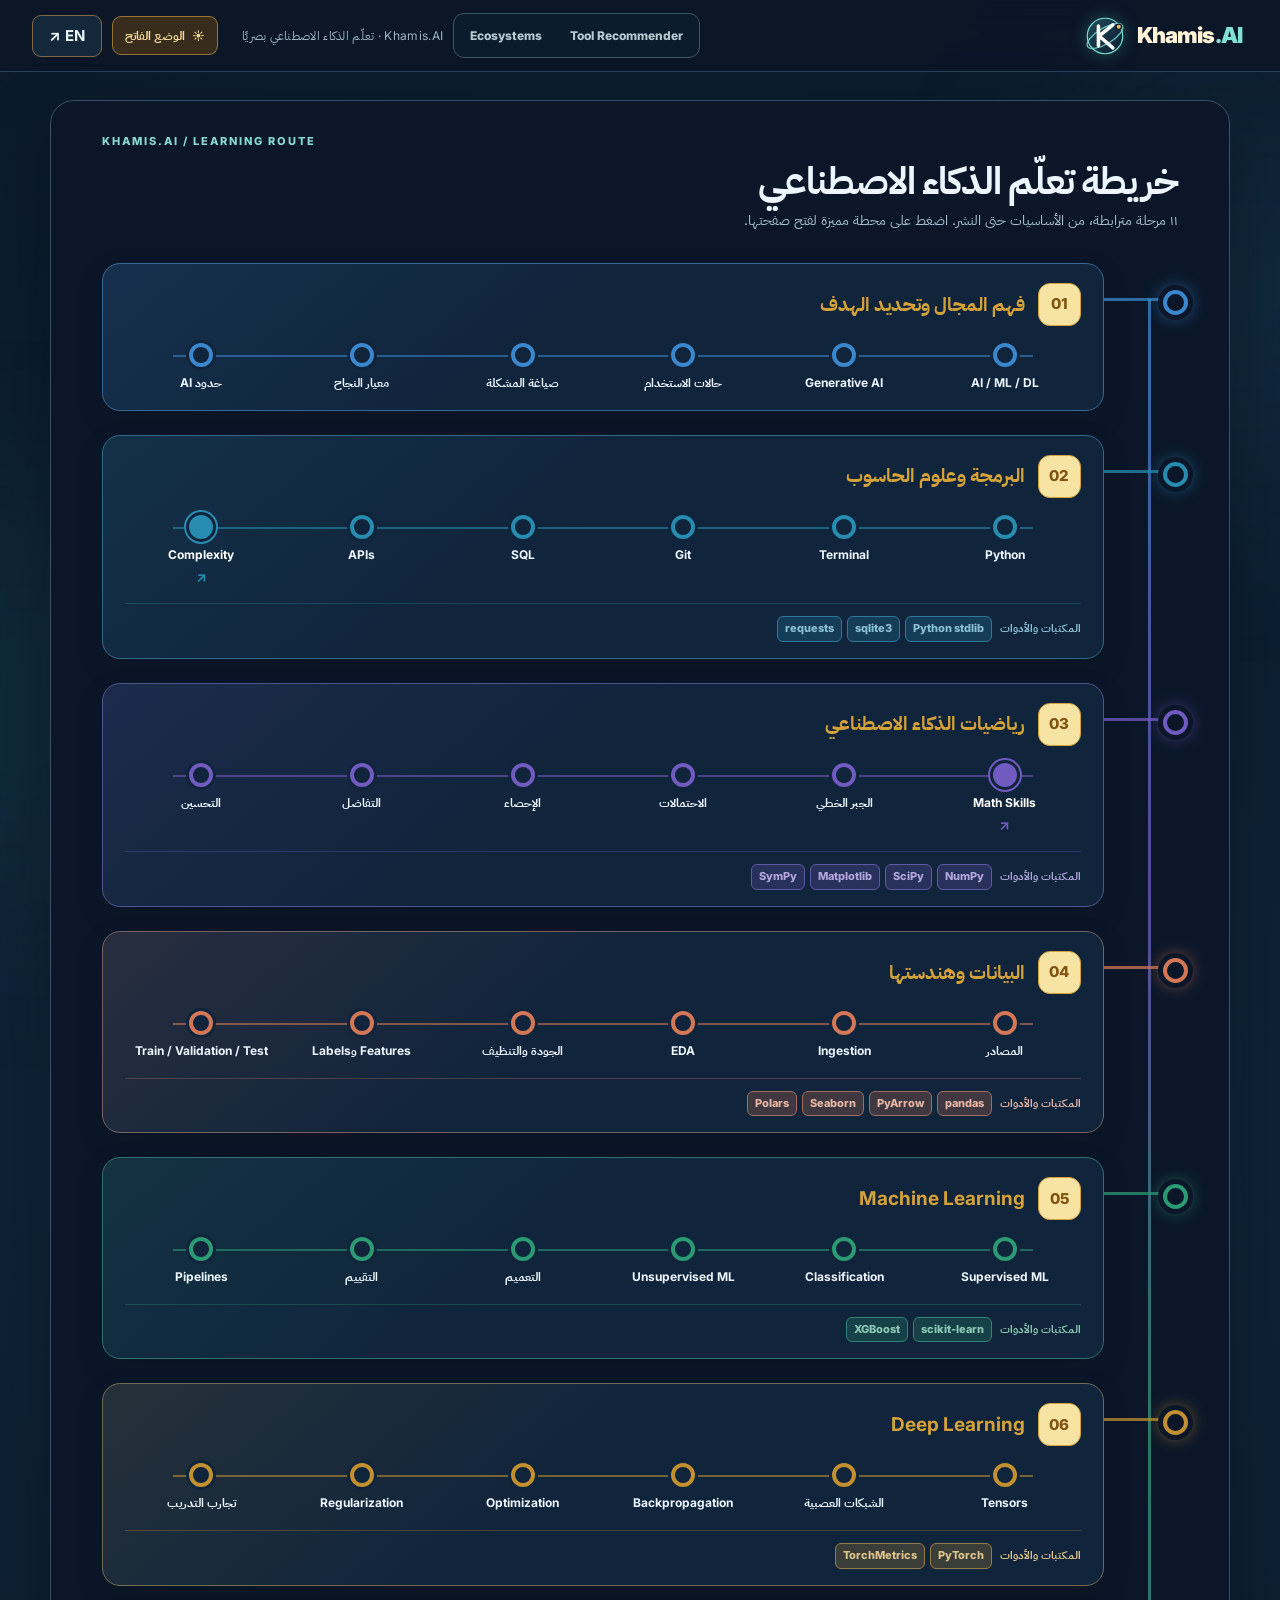
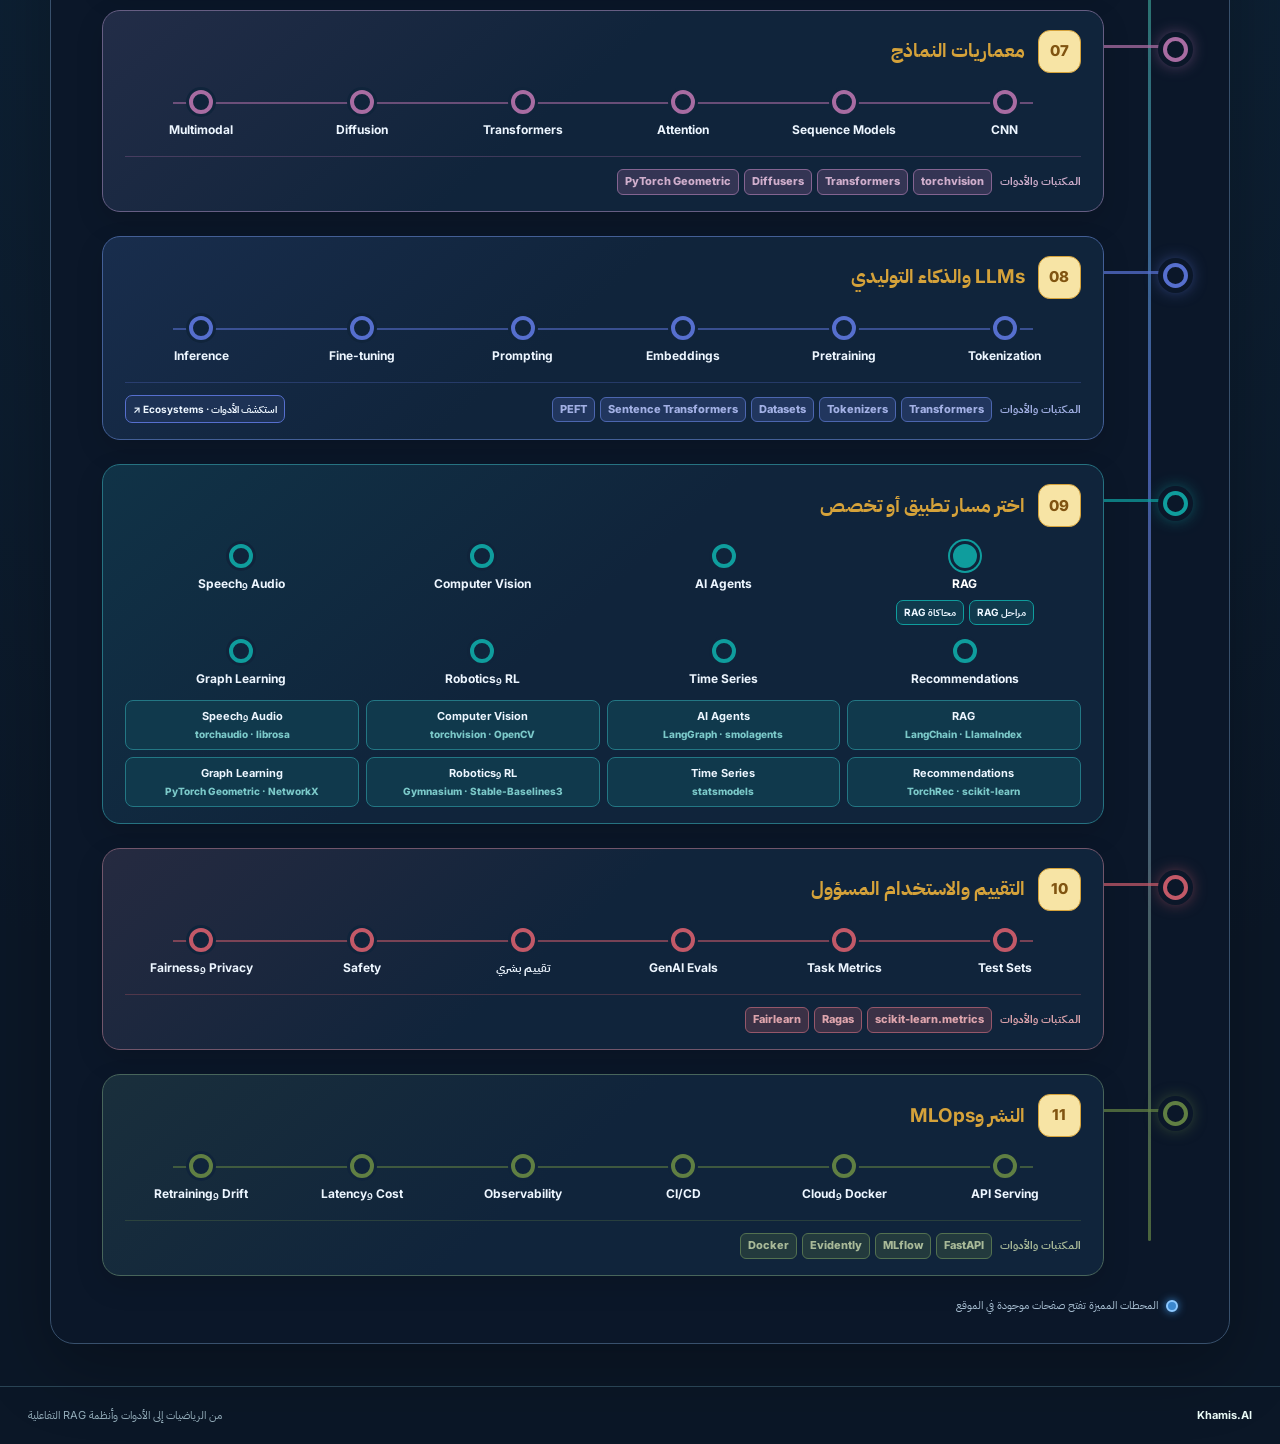
==== commit 6466d0e8: "Remove roadmap phase notes while keeping library tools" ====
--- a/index.html
+++ b/index.html
@@ -61,7 +61,7 @@
   <script src="math-skills-data.js?v=math-1"></script>
   <script src="math-skills.js?v=math-4"></script>
   <script src="complexity.js?v=complexity-1"></script>
-  <script src="home-map.js?v=map-3"></script>
+  <script src="home-map.js?v=map-4"></script>
   <script src="explorer.js?v=nav-2"></script>
   <script type="module" src="stage-3d.js"></script>
 </body>
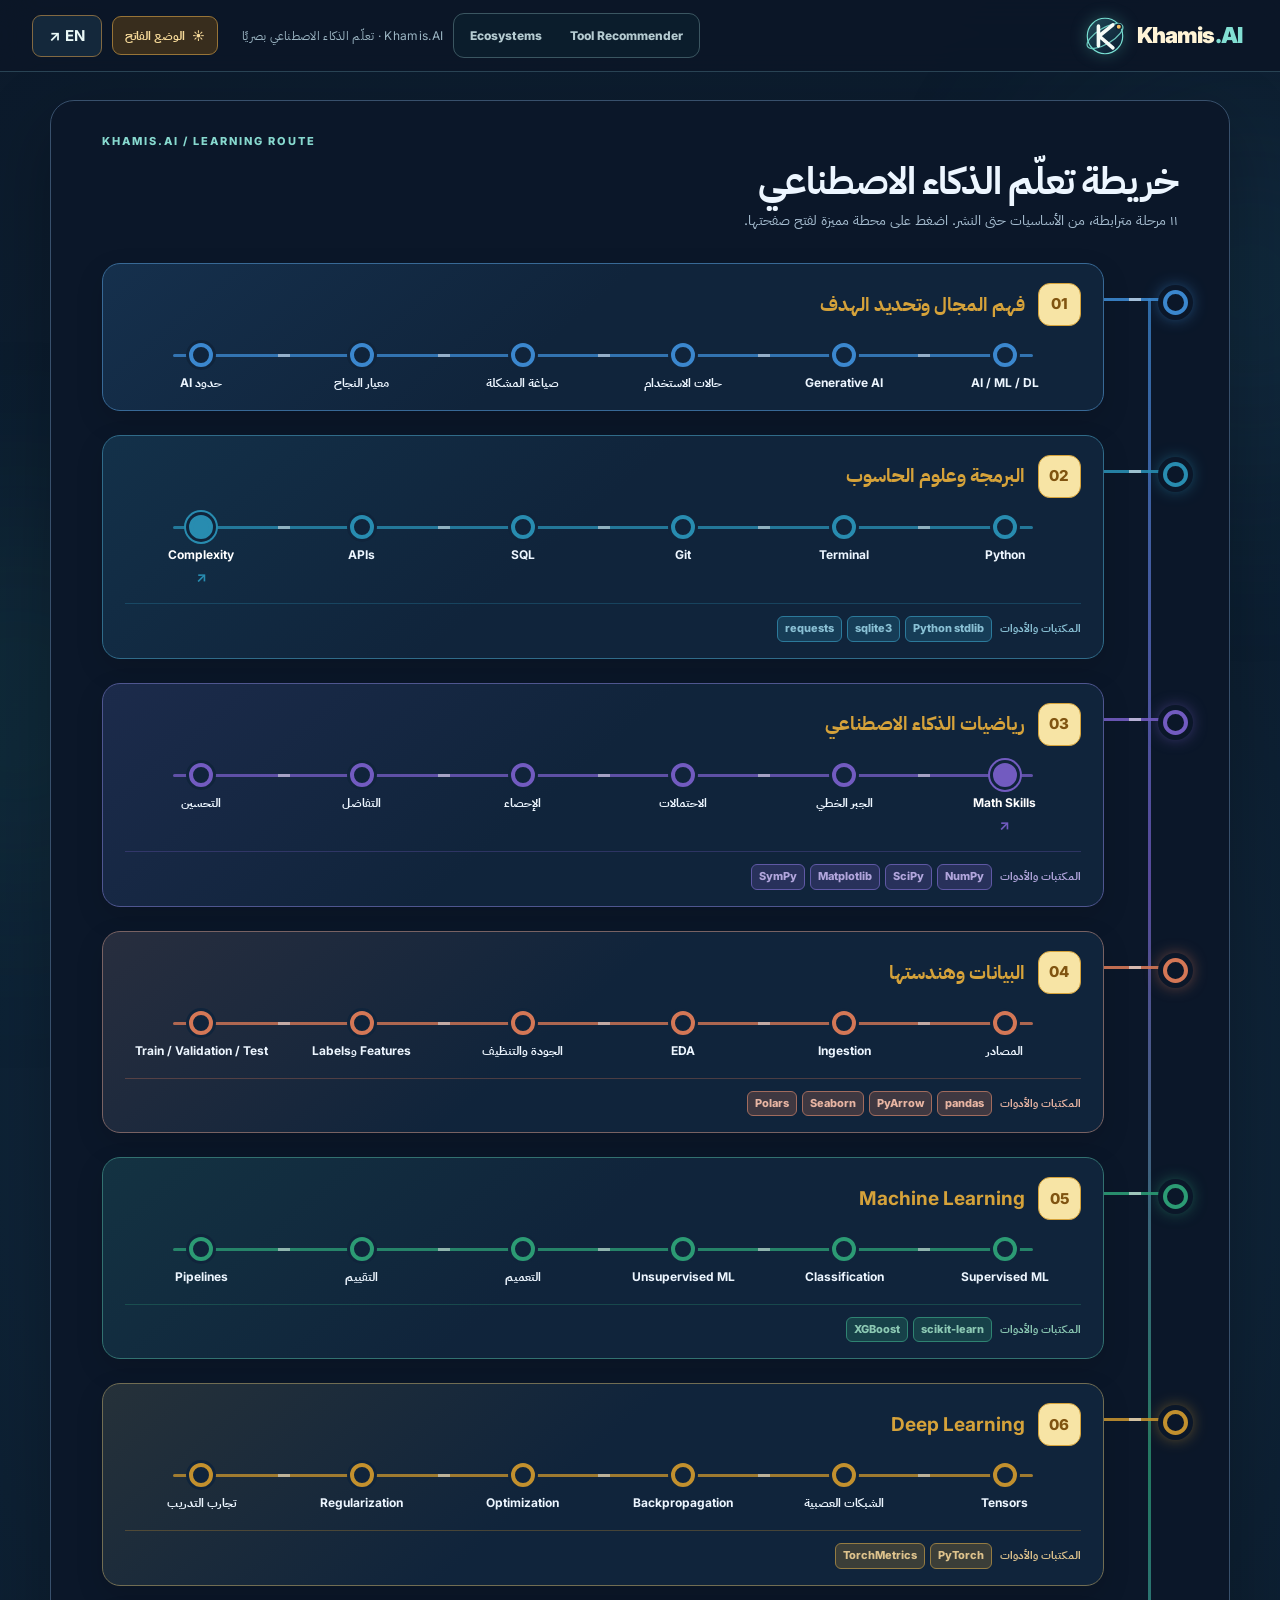
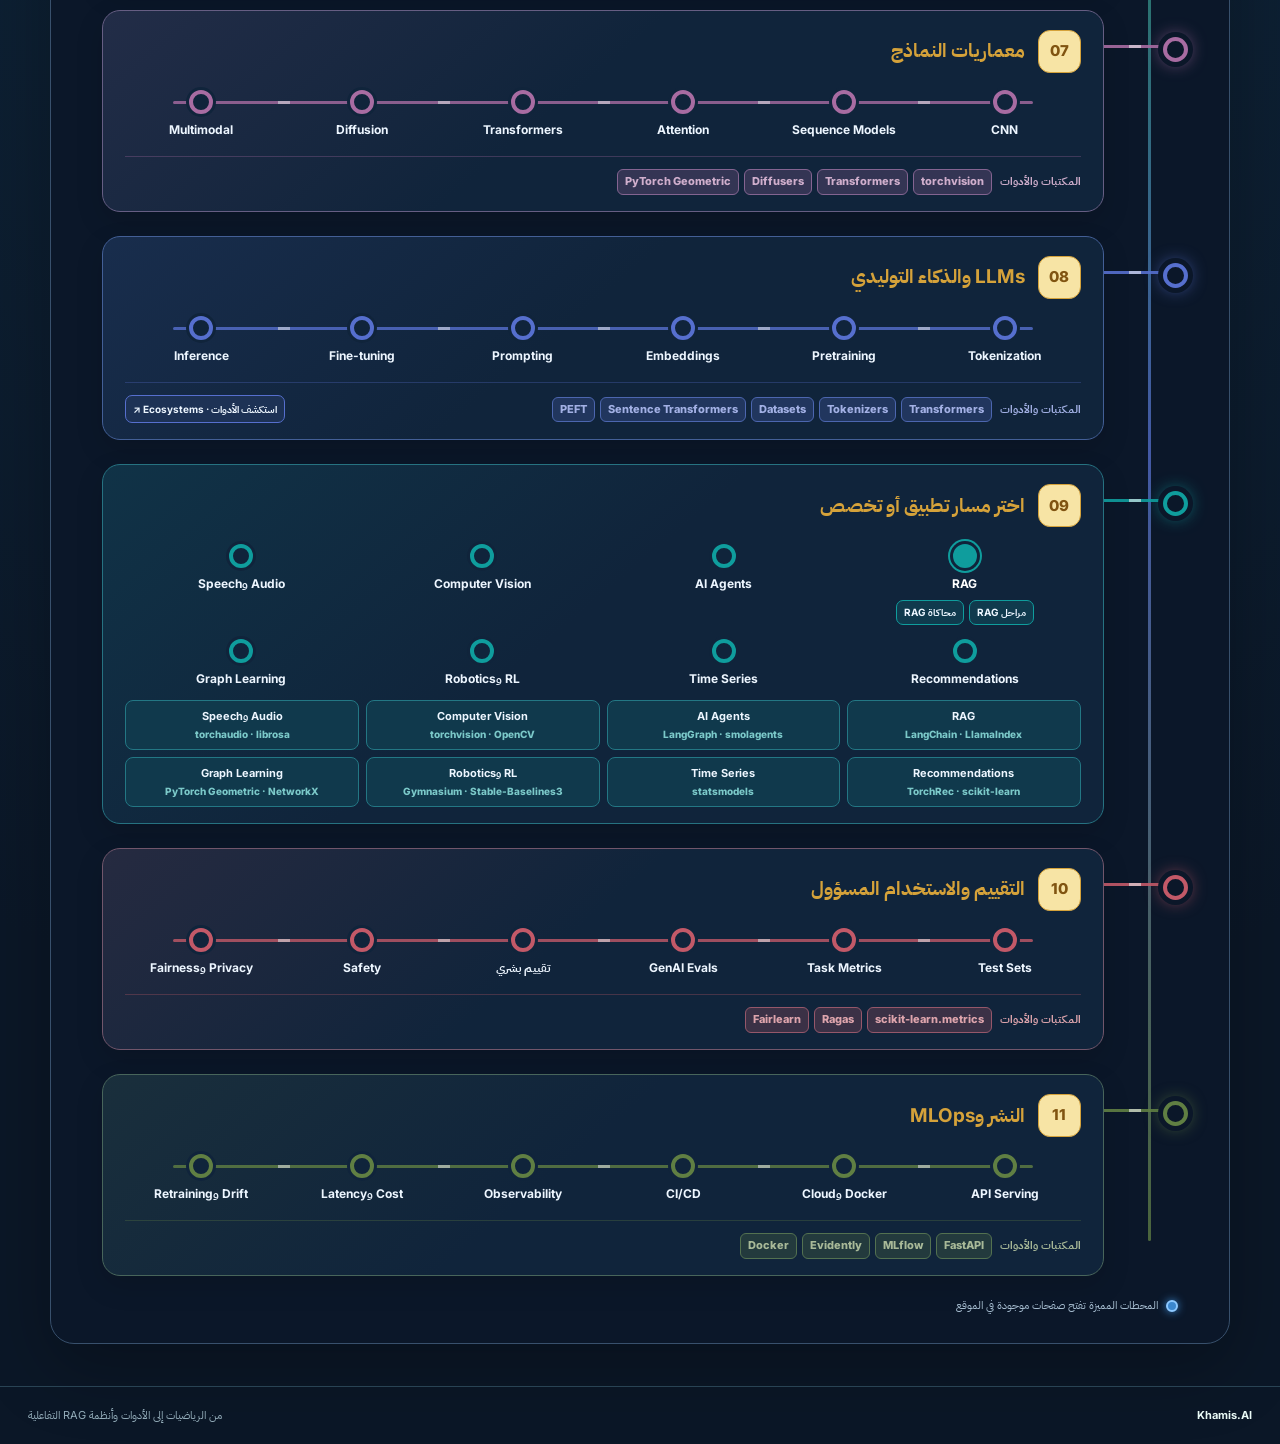
==== commit 3961fa9c: "Animate roadmap horizontal lines" ====
--- a/index.html
+++ b/index.html
@@ -18,7 +18,7 @@
   <link rel="stylesheet" href="ecosystems.css?v=ecosystems-8">
   <link rel="stylesheet" href="math-skills.css?v=math-5">
   <link rel="stylesheet" href="complexity.css?v=complexity-1">
-  <link rel="stylesheet" href="home-map.css?v=map-6">
+  <link rel="stylesheet" href="home-map.css?v=map-7">
 </head>
 <body>
   <div class="ambient ambient-one"></div><div class="ambient ambient-two"></div>
--- a/home-map.css
+++ b/home-map.css
@@ -5,17 +5,19 @@
 .route-header{margin-bottom:32px}.route-kicker{color:#87d9cf;font-size:11px;font-weight:800;letter-spacing:2px;direction:ltr;display:block}.route-header h1{font-size:clamp(27px,3vw,42px);letter-spacing:-1px;margin:5px 0}.route-header p{margin:0;color:var(--route-muted);font-size:14px}
 .route-phases{position:relative;display:grid;gap:24px}.route-phases:before{content:"";position:absolute;top:35px;bottom:35px;inset-inline-start:27px;width:3px;border-radius:4px;background:linear-gradient(#3b87ce,#725bc0 23%,#2c9b74 46%,#566fce 69%,#607f43);opacity:.75}
 .route-phase{--tool-ink:color-mix(in srgb,var(--phase-color) 55%,#fff);position:relative;margin-inline-start:74px;padding:19px 22px 16px;border:1px solid color-mix(in srgb,var(--phase-color) 42%,var(--route-border));border-radius:18px;background:linear-gradient(140deg,color-mix(in srgb,var(--phase-color) 12%,var(--route-card)),var(--route-card) 46%);box-shadow:0 10px 28px #0002;animation:route-enter .6s ease both;animation-delay:calc(var(--phase-index)*45ms)}
-.route-phase:before{content:"";position:absolute;inset-inline-end:calc(100% + 1px);top:34px;width:74px;height:3px;background:var(--phase-color);opacity:.75}.route-phase:after{content:"";position:absolute;top:26px;inset-inline-end:calc(100% + 60px);width:17px;height:17px;border:4px solid var(--phase-color);border-radius:50%;background:var(--route-bg);box-shadow:0 0 0 5px var(--route-bg),0 0 18px var(--phase-color)}
+.route-phase:before{content:"";position:absolute;inset-inline-end:calc(100% + 1px);top:34px;width:74px;height:3px;background:repeating-linear-gradient(90deg,var(--phase-color) 0 25px,color-mix(in srgb,var(--phase-color) 38%,#fff) 25px 37px,var(--phase-color) 37px 80px);background-size:80px 100%;animation:route-line-flow 2.4s linear infinite;opacity:.9}.route-phase:after{content:"";position:absolute;top:26px;inset-inline-end:calc(100% + 60px);width:17px;height:17px;border:4px solid var(--phase-color);border-radius:50%;background:var(--route-bg);box-shadow:0 0 0 5px var(--route-bg),0 0 18px var(--phase-color)}
 .route-phase-heading{display:flex;align-items:center;gap:13px;margin-bottom:17px}.route-number{width:43px;height:43px;flex:none;display:grid;place-items:center;border-radius:12px;background:#f7e4a5;border:1px solid #d5a23a;color:#805411;font-size:15px;font-weight:800;direction:ltr}.route-phase h2{font-size:19px;line-height:1.35;margin:0;color:#d5a23a}.route-phase-heading p{margin:1px 0 0;color:var(--route-muted);font-size:12px}
-.route-stations{display:grid;grid-template-columns:repeat(6,minmax(0,1fr));gap:9px;position:relative}.route-stations:before{content:"";position:absolute;inset-inline:5%;top:12px;height:2px;background:var(--phase-color);opacity:.58}.route-stations-branch{grid-template-columns:repeat(4,minmax(0,1fr));row-gap:11px}.route-stations-branch:before{display:none}
+.route-stations{display:grid;grid-template-columns:repeat(6,minmax(0,1fr));gap:9px;position:relative}.route-stations:before{content:"";position:absolute;inset-inline:5%;top:11px;height:3px;border-radius:5px;background:repeating-linear-gradient(90deg,var(--phase-color) 0 25px,color-mix(in srgb,var(--phase-color) 38%,#fff) 25px 37px,var(--phase-color) 37px 80px);background-size:80px 100%;animation:route-line-flow 2.4s linear infinite;opacity:.8}.route-stations-branch{grid-template-columns:repeat(4,minmax(0,1fr));row-gap:11px}.route-stations-branch:before{display:none}
 .route-station{position:relative;display:flex;flex-direction:column;align-items:center;min-width:0;gap:8px;text-align:center;background:none;border:0;color:var(--route-text);font-size:12px;font-weight:700;line-height:1.3;padding:0 3px 3px}.route-station-dot{width:24px;height:24px;flex:none;position:relative;z-index:1;border:4px solid var(--phase-color);border-radius:50%;background:var(--route-card);box-shadow:0 0 0 3px var(--route-card)}.route-station-name{overflow-wrap:anywhere}.route-station-linked{cursor:pointer;color:#fff}.route-station-linked .route-station-dot{background:var(--phase-color);box-shadow:0 0 0 3px var(--route-card),0 0 0 5px var(--phase-color)}.route-station-linked:hover .route-station-dot,.route-station-linked:focus-visible .route-station-dot{transform:scale(1.18);box-shadow:0 0 0 4px var(--route-card),0 0 15px var(--phase-color)}.route-station-linked:hover .route-station-name{text-decoration:underline}.route-open{color:var(--phase-color);font-size:14px;line-height:1}.route-station-main{display:flex;flex-direction:column;align-items:center;gap:8px}
 .route-station-actions{display:flex;flex-wrap:wrap;justify-content:center;gap:5px}.route-station-actions button,.route-extra{border:1px solid var(--phase-color);border-radius:7px;background:color-mix(in srgb,var(--phase-color) 18%,var(--route-card));color:var(--route-text);padding:5px 7px;font-size:10px;font-weight:700}.route-station-actions button:hover,.route-extra:hover{background:color-mix(in srgb,var(--phase-color) 40%,var(--route-card))}
 .route-phase-foot{margin-top:16px;padding-top:12px;border-top:1px solid color-mix(in srgb,var(--phase-color) 30%,transparent);display:flex;align-items:center;gap:8px 15px;flex-wrap:wrap}.route-phase-foot p{margin:0;color:var(--route-muted);font-size:11px}.route-tools{display:flex;align-items:center;gap:8px;flex-wrap:wrap}.route-tools strong{color:var(--tool-ink);font-size:11px;white-space:nowrap}.route-tool-list{display:flex;flex-wrap:wrap;gap:5px}.route-tool{border:1px solid color-mix(in srgb,var(--phase-color) 68%,var(--route-border));background:color-mix(in srgb,var(--phase-color) 24%,var(--route-card));color:var(--tool-ink);border-radius:6px;padding:3px 7px;font-size:11px;font-weight:800;direction:ltr}.route-extra{margin-inline-start:auto}
 .route-branches{display:grid;grid-template-columns:repeat(4,minmax(0,1fr));gap:7px;margin-top:11px}.route-branches>div{min-width:0;border:1px solid color-mix(in srgb,var(--phase-color) 48%,var(--route-border));border-radius:8px;padding:7px;background:color-mix(in srgb,var(--phase-color) 17%,var(--route-card));text-align:center}.route-branches span{display:block;color:var(--route-text);font-size:11px;font-weight:700}.route-branches small{display:block;color:var(--tool-ink);font-size:10px;font-weight:800;direction:ltr;overflow-wrap:anywhere}
 .route-legend{margin:21px 0 0;color:var(--route-muted);font-size:11px;display:flex;align-items:center;gap:8px}.route-legend span{width:12px;height:12px;background:#3b87ce;border:2px solid #8ec9ff;border-radius:50%;box-shadow:0 0 9px #3b87ce}
 @keyframes route-enter{from{opacity:0;transform:translateY(12px)}to{opacity:1;transform:translateY(0)}}
+@keyframes route-line-flow{to{background-position:80px 0}}
+.route-map.is-paused .route-stations:before,.route-map.is-paused .route-phase:before,.route-map.is-paused .route-station:before{animation-play-state:paused}
 html.theme-light .map-scroll{border-color:#cfdbd6;background:#f7f9f4;box-shadow:0 18px 50px #233b3522}html.theme-light .route-map{--route-bg:#f7f9f4;--route-card:#fffdf9;--route-text:#213344;--route-muted:#5b6c78;--route-border:#cad9d6}html.theme-light .route-kicker{color:#287d78}html.theme-light .route-phase{--tool-ink:color-mix(in srgb,var(--phase-color) 65%,#111);box-shadow:0 8px 22px #263c4214}html.theme-light .route-phase h2{color:#8a601b}html.theme-light .route-tool{background:color-mix(in srgb,var(--phase-color) 13%,var(--route-card))}html.theme-light .route-branches>div{background:color-mix(in srgb,var(--phase-color) 11%,var(--route-card))}html.theme-light .route-station-linked{color:#172f3c}
-@media(max-width:850px){.route-stations{grid-template-columns:repeat(3,minmax(0,1fr));row-gap:13px}.route-stations:before{display:none}.route-stations-branch,.route-branches{grid-template-columns:repeat(2,minmax(0,1fr))}}
+@media(max-width:850px){.route-stations{grid-template-columns:repeat(3,minmax(0,1fr));row-gap:13px}.route-stations:before{display:none}.route-stations:not(.route-stations-branch) .route-station:before{content:"";position:absolute;top:11px;inset-inline-start:-5px;width:calc(100% + 10px);height:3px;border-radius:5px;background:repeating-linear-gradient(90deg,var(--phase-color) 0 25px,color-mix(in srgb,var(--phase-color) 38%,#fff) 25px 37px,var(--phase-color) 37px 80px);background-size:80px 100%;animation:route-line-flow 2.4s linear infinite;opacity:.8}.route-stations-branch,.route-branches{grid-template-columns:repeat(2,minmax(0,1fr))}}
 @media(max-width:580px){.map-home{padding:10px 8px 24px}.map-scroll{border-radius:14px}.route-map{padding:22px 13px}.route-header{margin-bottom:25px}.route-header p{font-size:12px}.route-phases{gap:15px}.route-phases:before{inset-inline-start:10px}.route-phase{margin-inline-start:32px;padding:14px 12px}.route-phase:before{width:32px;top:26px}.route-phase:after{inset-inline-end:calc(100% + 21px);top:19px;width:14px;height:14px;border-width:3px}.route-phase-heading{gap:8px}.route-number{width:34px;height:34px;font-size:12px}.route-phase h2{font-size:15px}.route-phase-heading p{font-size:11px}.route-station{font-size:10px}.route-station-actions button{font-size:9px}.route-branches small{font-size:9px}}
 @media(max-width:380px){.route-stations{grid-template-columns:repeat(2,minmax(0,1fr))}}
-@media(prefers-reduced-motion:reduce){.route-phase{animation:none}.route-station-dot{transition:none}}
+@media(prefers-reduced-motion:reduce){.route-phase,.route-phase:before,.route-stations:before,.route-station:before{animation:none}.route-station-dot{transition:none}}
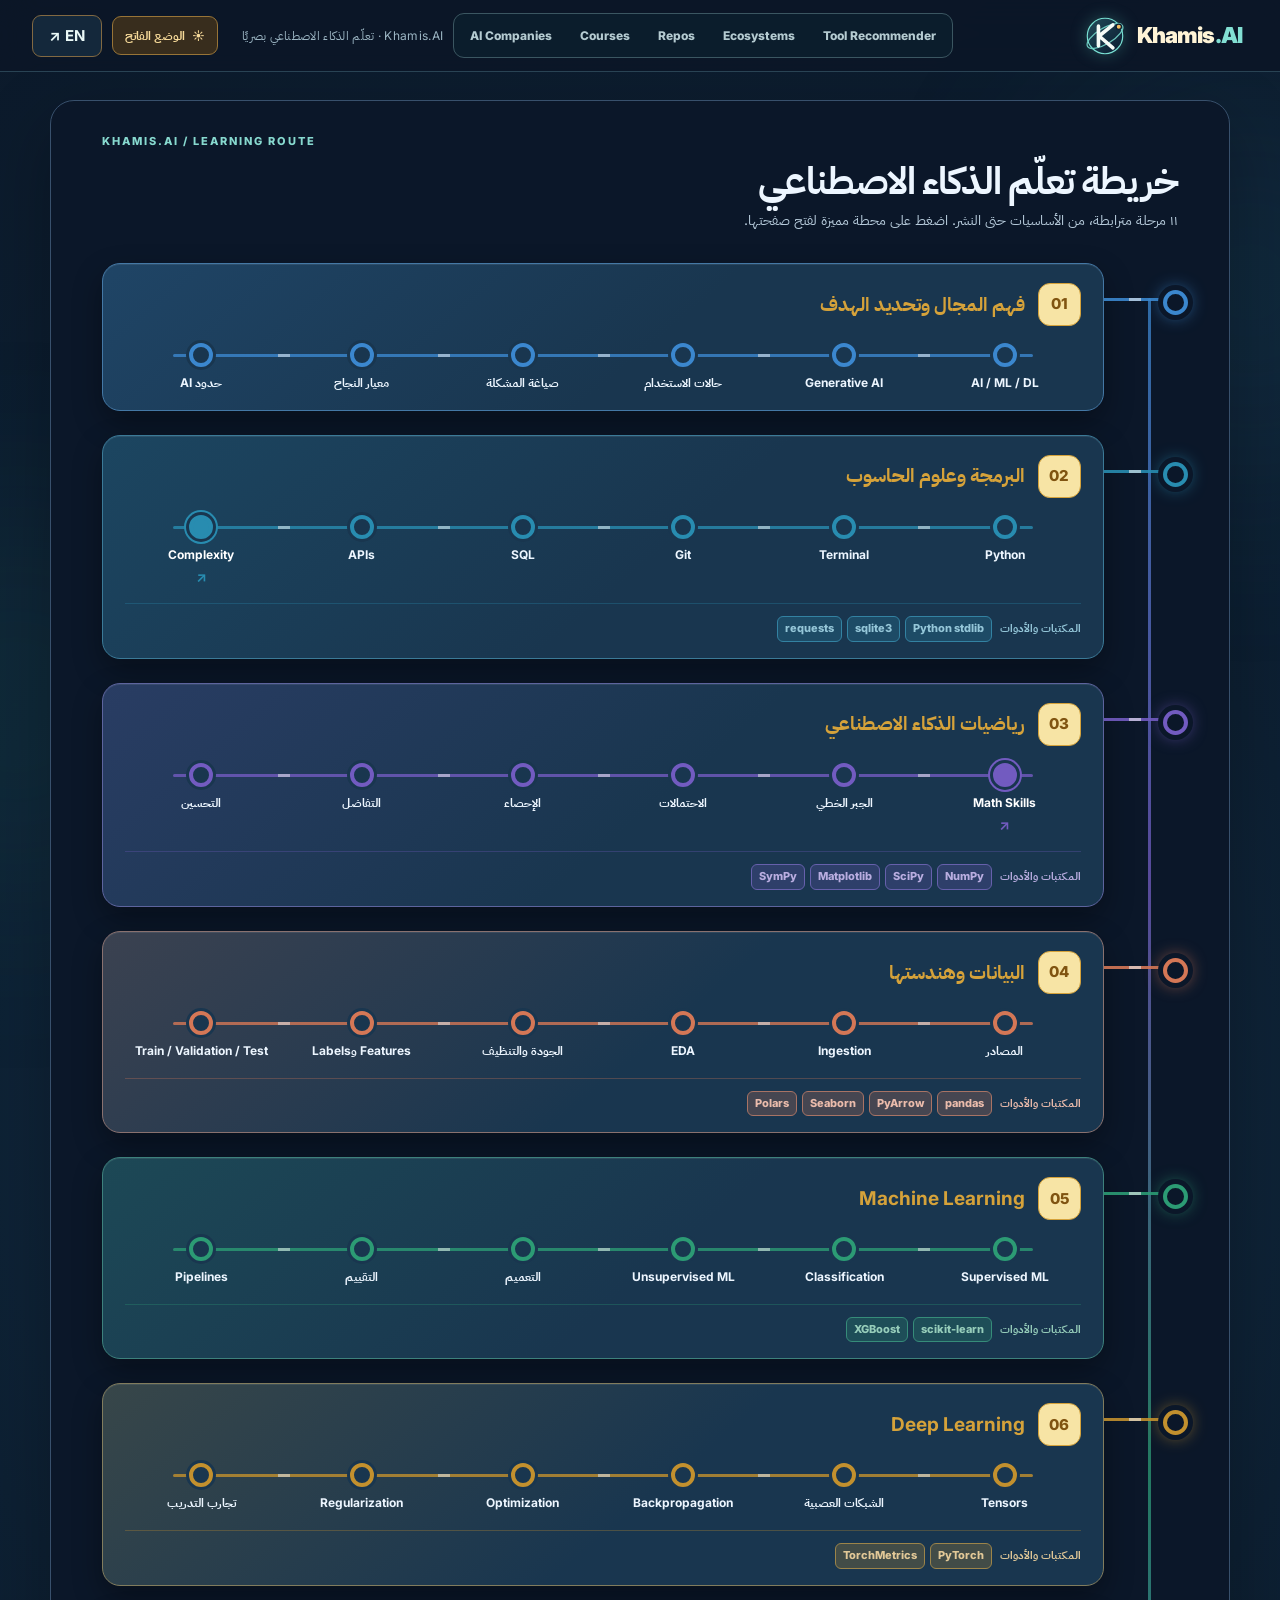
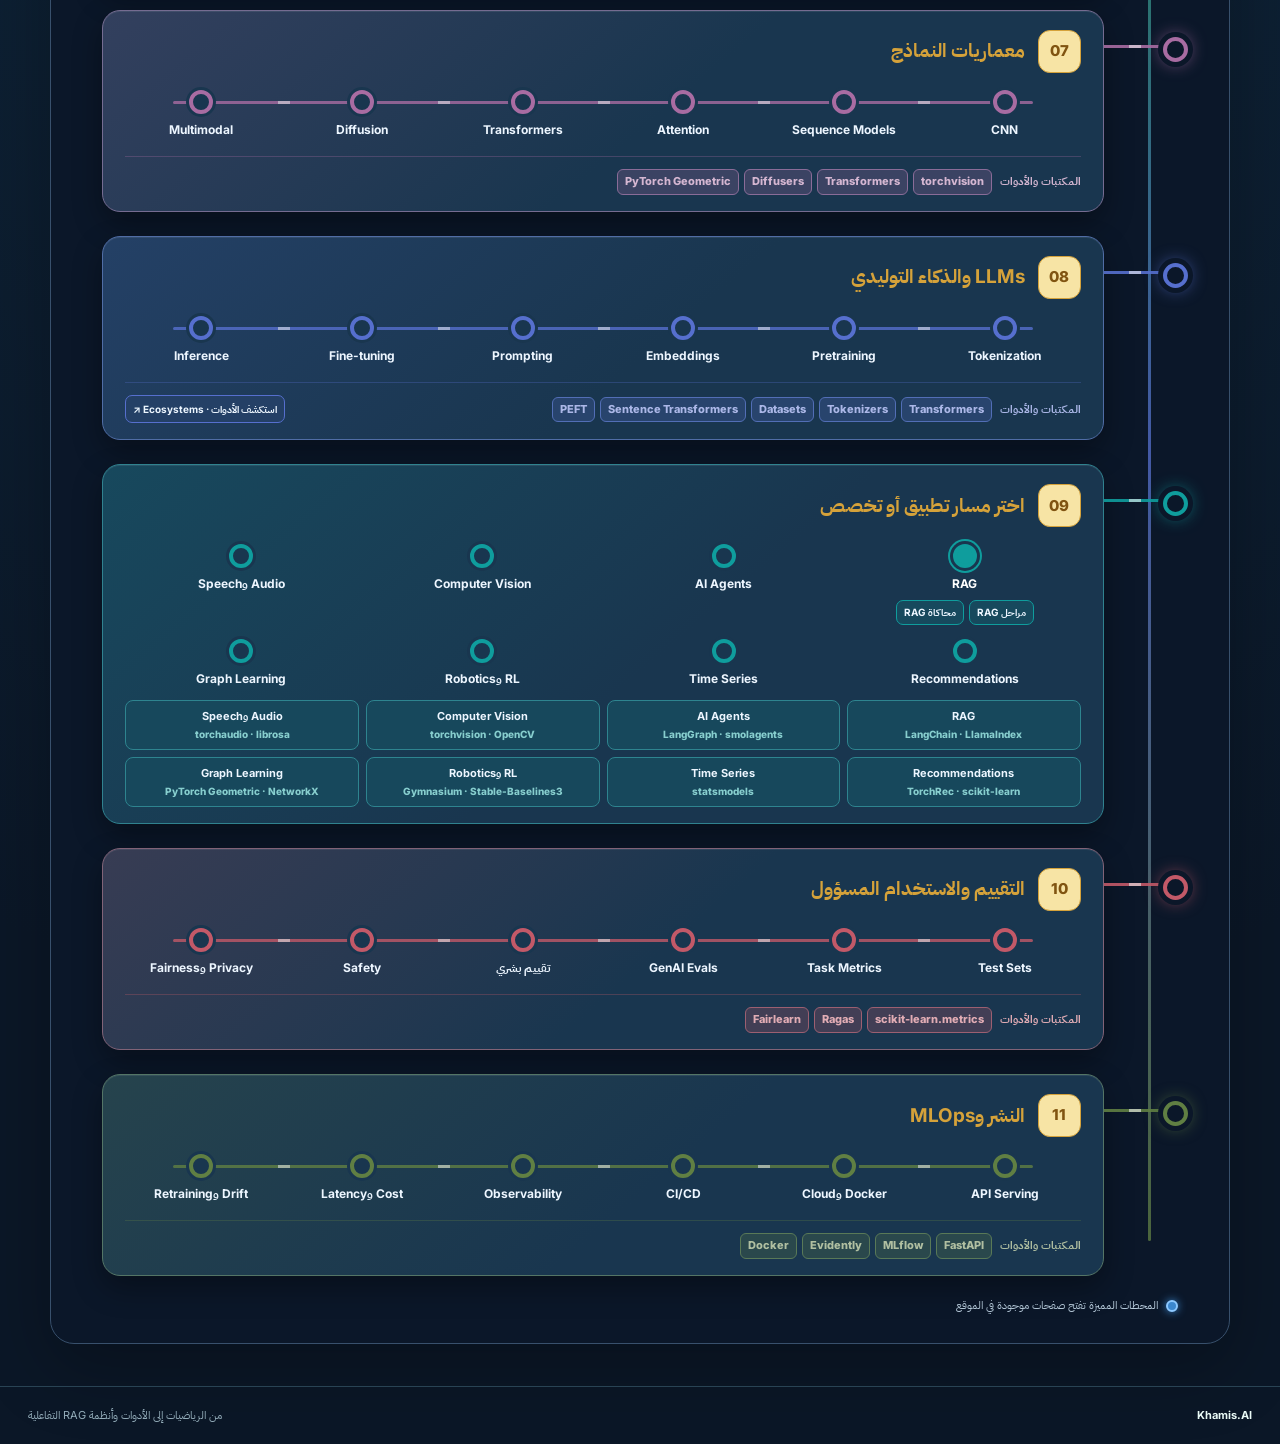
==== commit 964ec5ff: "Add resource tabs and distinguish roadmap phase cards" ====
--- a/index.html
+++ b/index.html
@@ -18,13 +18,14 @@
   <link rel="stylesheet" href="ecosystems.css?v=ecosystems-8">
   <link rel="stylesheet" href="math-skills.css?v=math-5">
   <link rel="stylesheet" href="complexity.css?v=complexity-1">
-  <link rel="stylesheet" href="home-map.css?v=map-7">
+  <link rel="stylesheet" href="home-map.css?v=map-8">
+  <link rel="stylesheet" href="resource-hub.css?v=resources-1">
 </head>
 <body>
   <div class="ambient ambient-one"></div><div class="ambient ambient-two"></div>
   <header class="site-header">
     <button class="brand" id="homeBrand" type="button" aria-label="Khamis.AI home"><span class="brand-mark"><img src="logo.svg?v=brand-3" alt=""></span><span class="brand-name">Khamis<span class="brand-accent">.AI</span></span></button>
-    <div class="header-actions"><nav class="site-nav" aria-label="Main navigation"><button id="navStages" class="nav-tab" type="button">Tool Recommender</button><button id="navEcosystems" class="nav-tab" type="button">Ecosystems</button></nav><span class="header-kicker" id="headerKicker">مسارك لفهم الذكاء الاصطناعي</span><button id="themeToggle" class="theme-toggle" type="button" aria-pressed="true">☀ الوضع الفاتح</button><button id="language" class="language" type="button" aria-label="Switch language">EN <span>↗</span></button></div>
+    <div class="header-actions"><nav class="site-nav" aria-label="Main navigation"><button id="navStages" class="nav-tab" type="button">Tool Recommender</button><button id="navEcosystems" class="nav-tab" type="button">Ecosystems</button><button id="navRepos" class="nav-tab" type="button">Repos</button><button id="navCourses" class="nav-tab" type="button">Courses</button><button id="navCompanies" class="nav-tab" type="button">AI Companies</button></nav><span class="header-kicker" id="headerKicker">مسارك لفهم الذكاء الاصطناعي</span><button id="themeToggle" class="theme-toggle" type="button" aria-pressed="true">☀ الوضع الفاتح</button><button id="language" class="language" type="button" aria-label="Switch language">EN <span>↗</span></button></div>
   </header>
   <main>
     <section id="home" class="map-home" aria-label="AI route map"><div class="map-scroll"><div id="routeMap" class="route-map"></div></div></section>
@@ -39,6 +40,9 @@
       <section id="simLab" class="sim-lab" hidden></section>
     </section>
     <section id="ecosystemsView" class="ecosystems-view" hidden></section>
+    <section id="reposView" class="resource-view" hidden></section>
+    <section id="coursesView" class="resource-view" hidden></section>
+    <section id="aiCompaniesView" class="resource-view" hidden></section>
     <section id="mathSkillsView" class="math-skills-view" hidden></section>
     <section id="complexityView" class="complexity-view" hidden></section>
     <section id="stageView" class="stage-view" hidden>
@@ -62,7 +66,8 @@
   <script src="math-skills.js?v=math-4"></script>
   <script src="complexity.js?v=complexity-1"></script>
   <script src="home-map.js?v=map-4"></script>
-  <script src="explorer.js?v=nav-2"></script>
+  <script src="resource-hub.js?v=resources-1"></script>
+  <script src="explorer.js?v=nav-3"></script>
   <script type="module" src="stage-3d.js"></script>
 </body>
 </html>
--- a/home-map.css
+++ b/home-map.css
@@ -1,10 +1,10 @@
 /* Responsive learning route on the homepage. */
 .map-home{padding:28px clamp(14px,3vw,38px) 42px;min-height:calc(100vh - 130px)}
 .map-scroll{max-width:1180px;margin:auto;border:1px solid #38506c;border-radius:24px;background:#0b1729;box-shadow:0 24px 70px #0004}
-.route-map{--route-bg:#0b1729;--route-card:#10243b;--route-text:#edf6ff;--route-muted:#a8bfd2;--route-border:#36536d;position:relative;padding:32px clamp(18px,4vw,54px) 28px;color:var(--route-text)}
+.route-map{--route-bg:#0b1729;--route-card:#19364f;--route-text:#edf6ff;--route-muted:#b7cbdb;--route-border:#4b6c83;position:relative;padding:32px clamp(18px,4vw,54px) 28px;color:var(--route-text)}
 .route-header{margin-bottom:32px}.route-kicker{color:#87d9cf;font-size:11px;font-weight:800;letter-spacing:2px;direction:ltr;display:block}.route-header h1{font-size:clamp(27px,3vw,42px);letter-spacing:-1px;margin:5px 0}.route-header p{margin:0;color:var(--route-muted);font-size:14px}
 .route-phases{position:relative;display:grid;gap:24px}.route-phases:before{content:"";position:absolute;top:35px;bottom:35px;inset-inline-start:27px;width:3px;border-radius:4px;background:linear-gradient(#3b87ce,#725bc0 23%,#2c9b74 46%,#566fce 69%,#607f43);opacity:.75}
-.route-phase{--tool-ink:color-mix(in srgb,var(--phase-color) 55%,#fff);position:relative;margin-inline-start:74px;padding:19px 22px 16px;border:1px solid color-mix(in srgb,var(--phase-color) 42%,var(--route-border));border-radius:18px;background:linear-gradient(140deg,color-mix(in srgb,var(--phase-color) 12%,var(--route-card)),var(--route-card) 46%);box-shadow:0 10px 28px #0002;animation:route-enter .6s ease both;animation-delay:calc(var(--phase-index)*45ms)}
+.route-phase{--tool-ink:color-mix(in srgb,var(--phase-color) 50%,#fff);position:relative;margin-inline-start:74px;padding:19px 22px 16px;border:1px solid color-mix(in srgb,var(--phase-color) 45%,var(--route-border));border-radius:18px;background:linear-gradient(140deg,color-mix(in srgb,var(--phase-color) 18%,var(--route-card)),var(--route-card) 55%);box-shadow:0 12px 30px #0005,inset 0 1px 0 #ffffff14;animation:route-enter .6s ease both;animation-delay:calc(var(--phase-index)*45ms)}
 .route-phase:before{content:"";position:absolute;inset-inline-end:calc(100% + 1px);top:34px;width:74px;height:3px;background:repeating-linear-gradient(90deg,var(--phase-color) 0 25px,color-mix(in srgb,var(--phase-color) 38%,#fff) 25px 37px,var(--phase-color) 37px 80px);background-size:80px 100%;animation:route-line-flow 2.4s linear infinite;opacity:.9}.route-phase:after{content:"";position:absolute;top:26px;inset-inline-end:calc(100% + 60px);width:17px;height:17px;border:4px solid var(--phase-color);border-radius:50%;background:var(--route-bg);box-shadow:0 0 0 5px var(--route-bg),0 0 18px var(--phase-color)}
 .route-phase-heading{display:flex;align-items:center;gap:13px;margin-bottom:17px}.route-number{width:43px;height:43px;flex:none;display:grid;place-items:center;border-radius:12px;background:#f7e4a5;border:1px solid #d5a23a;color:#805411;font-size:15px;font-weight:800;direction:ltr}.route-phase h2{font-size:19px;line-height:1.35;margin:0;color:#d5a23a}.route-phase-heading p{margin:1px 0 0;color:var(--route-muted);font-size:12px}
 .route-stations{display:grid;grid-template-columns:repeat(6,minmax(0,1fr));gap:9px;position:relative}.route-stations:before{content:"";position:absolute;inset-inline:5%;top:11px;height:3px;border-radius:5px;background:repeating-linear-gradient(90deg,var(--phase-color) 0 25px,color-mix(in srgb,var(--phase-color) 38%,#fff) 25px 37px,var(--phase-color) 37px 80px);background-size:80px 100%;animation:route-line-flow 2.4s linear infinite;opacity:.8}.route-stations-branch{grid-template-columns:repeat(4,minmax(0,1fr));row-gap:11px}.route-stations-branch:before{display:none}
@@ -16,7 +16,7 @@
 @keyframes route-enter{from{opacity:0;transform:translateY(12px)}to{opacity:1;transform:translateY(0)}}
 @keyframes route-line-flow{to{background-position:80px 0}}
 .route-map.is-paused .route-stations:before,.route-map.is-paused .route-phase:before,.route-map.is-paused .route-station:before{animation-play-state:paused}
-html.theme-light .map-scroll{border-color:#cfdbd6;background:#f7f9f4;box-shadow:0 18px 50px #233b3522}html.theme-light .route-map{--route-bg:#f7f9f4;--route-card:#fffdf9;--route-text:#213344;--route-muted:#5b6c78;--route-border:#cad9d6}html.theme-light .route-kicker{color:#287d78}html.theme-light .route-phase{--tool-ink:color-mix(in srgb,var(--phase-color) 65%,#111);box-shadow:0 8px 22px #263c4214}html.theme-light .route-phase h2{color:#8a601b}html.theme-light .route-tool{background:color-mix(in srgb,var(--phase-color) 13%,var(--route-card))}html.theme-light .route-branches>div{background:color-mix(in srgb,var(--phase-color) 11%,var(--route-card))}html.theme-light .route-station-linked{color:#172f3c}
+html.theme-light .map-scroll{border-color:#cfdbd6;background:#f7f9f4;box-shadow:0 18px 50px #233b3522}html.theme-light .route-map{--route-bg:#f7f9f4;--route-card:#e8f1ee;--route-text:#213344;--route-muted:#50636c;--route-border:#b7d1cb}html.theme-light .route-kicker{color:#287d78}html.theme-light .route-phase{--tool-ink:color-mix(in srgb,var(--phase-color) 60%,#111);box-shadow:0 10px 26px #264b4b24,inset 0 1px 0 #ffffffd9}html.theme-light .route-phase h2{color:#8a601b}html.theme-light .route-tool{background:color-mix(in srgb,var(--phase-color) 13%,var(--route-card))}html.theme-light .route-branches>div{background:color-mix(in srgb,var(--phase-color) 11%,var(--route-card))}html.theme-light .route-station-linked{color:#172f3c}
 @media(max-width:850px){.route-stations{grid-template-columns:repeat(3,minmax(0,1fr));row-gap:13px}.route-stations:before{display:none}.route-stations:not(.route-stations-branch) .route-station:before{content:"";position:absolute;top:11px;inset-inline-start:-5px;width:calc(100% + 10px);height:3px;border-radius:5px;background:repeating-linear-gradient(90deg,var(--phase-color) 0 25px,color-mix(in srgb,var(--phase-color) 38%,#fff) 25px 37px,var(--phase-color) 37px 80px);background-size:80px 100%;animation:route-line-flow 2.4s linear infinite;opacity:.8}.route-stations-branch,.route-branches{grid-template-columns:repeat(2,minmax(0,1fr))}}
 @media(max-width:580px){.map-home{padding:10px 8px 24px}.map-scroll{border-radius:14px}.route-map{padding:22px 13px}.route-header{margin-bottom:25px}.route-header p{font-size:12px}.route-phases{gap:15px}.route-phases:before{inset-inline-start:10px}.route-phase{margin-inline-start:32px;padding:14px 12px}.route-phase:before{width:32px;top:26px}.route-phase:after{inset-inline-end:calc(100% + 21px);top:19px;width:14px;height:14px;border-width:3px}.route-phase-heading{gap:8px}.route-number{width:34px;height:34px;font-size:12px}.route-phase h2{font-size:15px}.route-phase-heading p{font-size:11px}.route-station{font-size:10px}.route-station-actions button{font-size:9px}.route-branches small{font-size:9px}}
 @media(max-width:380px){.route-stations{grid-template-columns:repeat(2,minmax(0,1fr))}}
--- a/resource-hub.css
+++ b/resource-hub.css
@@ -0,0 +1,11 @@
+.resource-view{max-width:1220px;min-height:calc(100vh - 140px);margin:auto;padding:clamp(24px,4vw,54px) clamp(16px,3vw,34px) 56px}
+.resource-header{margin-bottom:27px}.resource-kicker{display:block;color:#8be1d1;font-size:11px;font-weight:800;letter-spacing:2px;direction:ltr}.resource-header h1{font-size:clamp(30px,3.6vw,48px);margin:7px 0;color:#f3f8fb}.resource-header p{max-width:690px;margin:0;color:#aac2d1;font-size:14px}
+.resource-grid{display:grid;grid-template-columns:repeat(3,minmax(0,1fr));gap:17px}
+.resource-card{display:flex;flex-direction:column;min-width:0;min-height:206px;padding:21px;border:1px solid #375972;border-radius:18px;background:linear-gradient(145deg,#18344b,#102437);box-shadow:0 12px 28px #0003;color:#ecf7fb;text-decoration:none;transition:transform .2s,border-color .2s,box-shadow .2s;animation:resource-enter .45s ease both;animation-delay:calc(var(--resource-index)*55ms)}
+.resource-card:hover,.resource-card:focus-visible{transform:translateY(-4px);border-color:#cfa049;box-shadow:0 16px 32px #0005}.resource-card-top{display:flex;justify-content:space-between;align-items:flex-start;margin-bottom:17px}.resource-mark{display:grid;place-items:center;width:40px;height:40px;border-radius:11px;background:#e7d292;color:#5c4317;font-size:20px;font-weight:900;direction:ltr}.resource-arrow{color:#d9b35e;font-size:20px}.resource-area{color:#90dbd0;font-size:11px;font-weight:800;direction:ltr;text-align:start}.resource-card strong{margin:4px 0;font-size:19px;line-height:1.3}.resource-description{color:#b5c9d5;font-size:12px;line-height:1.7}
+html.theme-light .resource-header h1{color:#233744}html.theme-light .resource-header p{color:#5b6d77}html.theme-light .resource-kicker{color:#277d79}html.theme-light .resource-card{background:linear-gradient(145deg,#f0f6f1,#e5f0eb);border-color:#bbd3cd;box-shadow:0 10px 24px #27474717;color:#223944}html.theme-light .resource-card:hover,html.theme-light .resource-card:focus-visible{border-color:#aa7a25;box-shadow:0 14px 30px #6c562525}html.theme-light .resource-area{color:#296b68}html.theme-light .resource-description{color:#51666f}
+@keyframes resource-enter{from{opacity:0;transform:translateY(10px)}to{opacity:1;transform:translateY(0)}}
+@media(max-width:1250px){.header-kicker{display:none}}
+@media(max-width:800px){.resource-grid{grid-template-columns:repeat(2,minmax(0,1fr))}}
+@media(max-width:520px){.resource-grid{grid-template-columns:1fr}.resource-card{min-height:175px}.resource-header p{font-size:12px}}
+@media(prefers-reduced-motion:reduce){.resource-card{animation:none;transition:none}}
